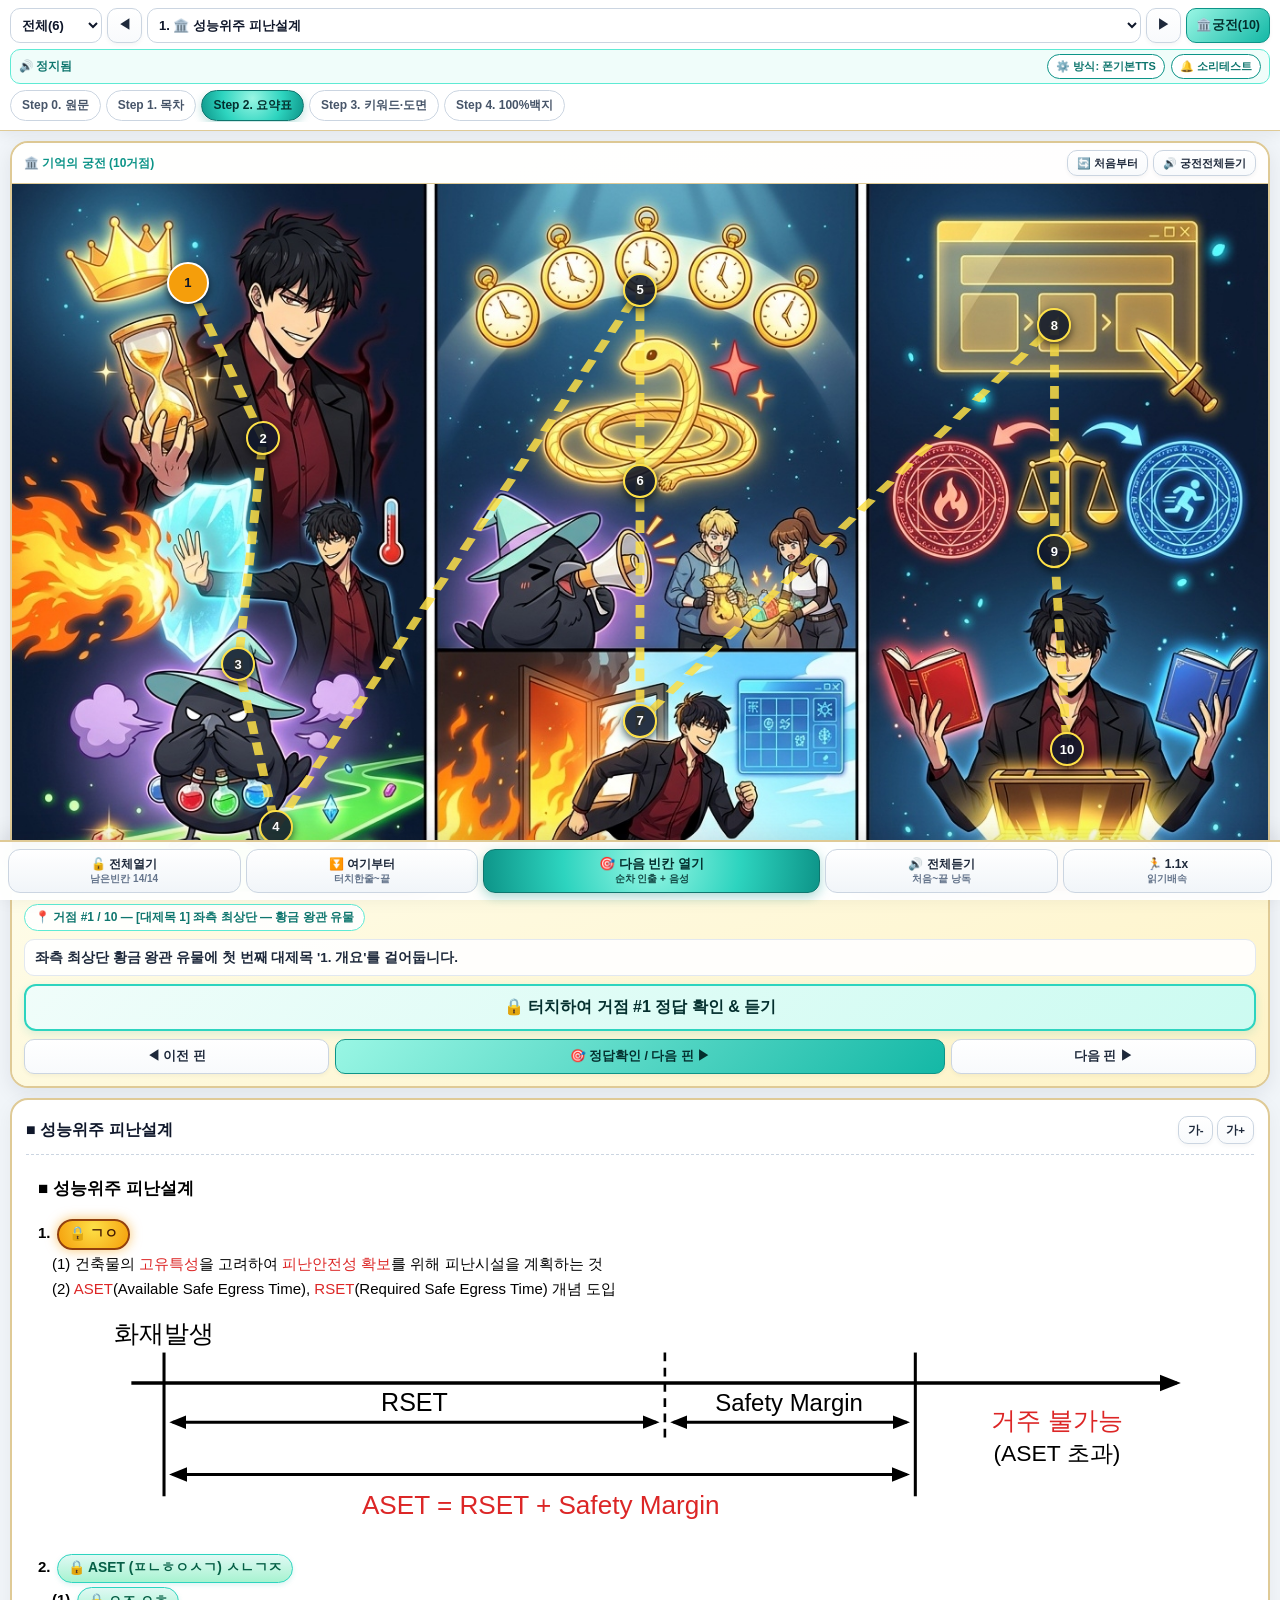
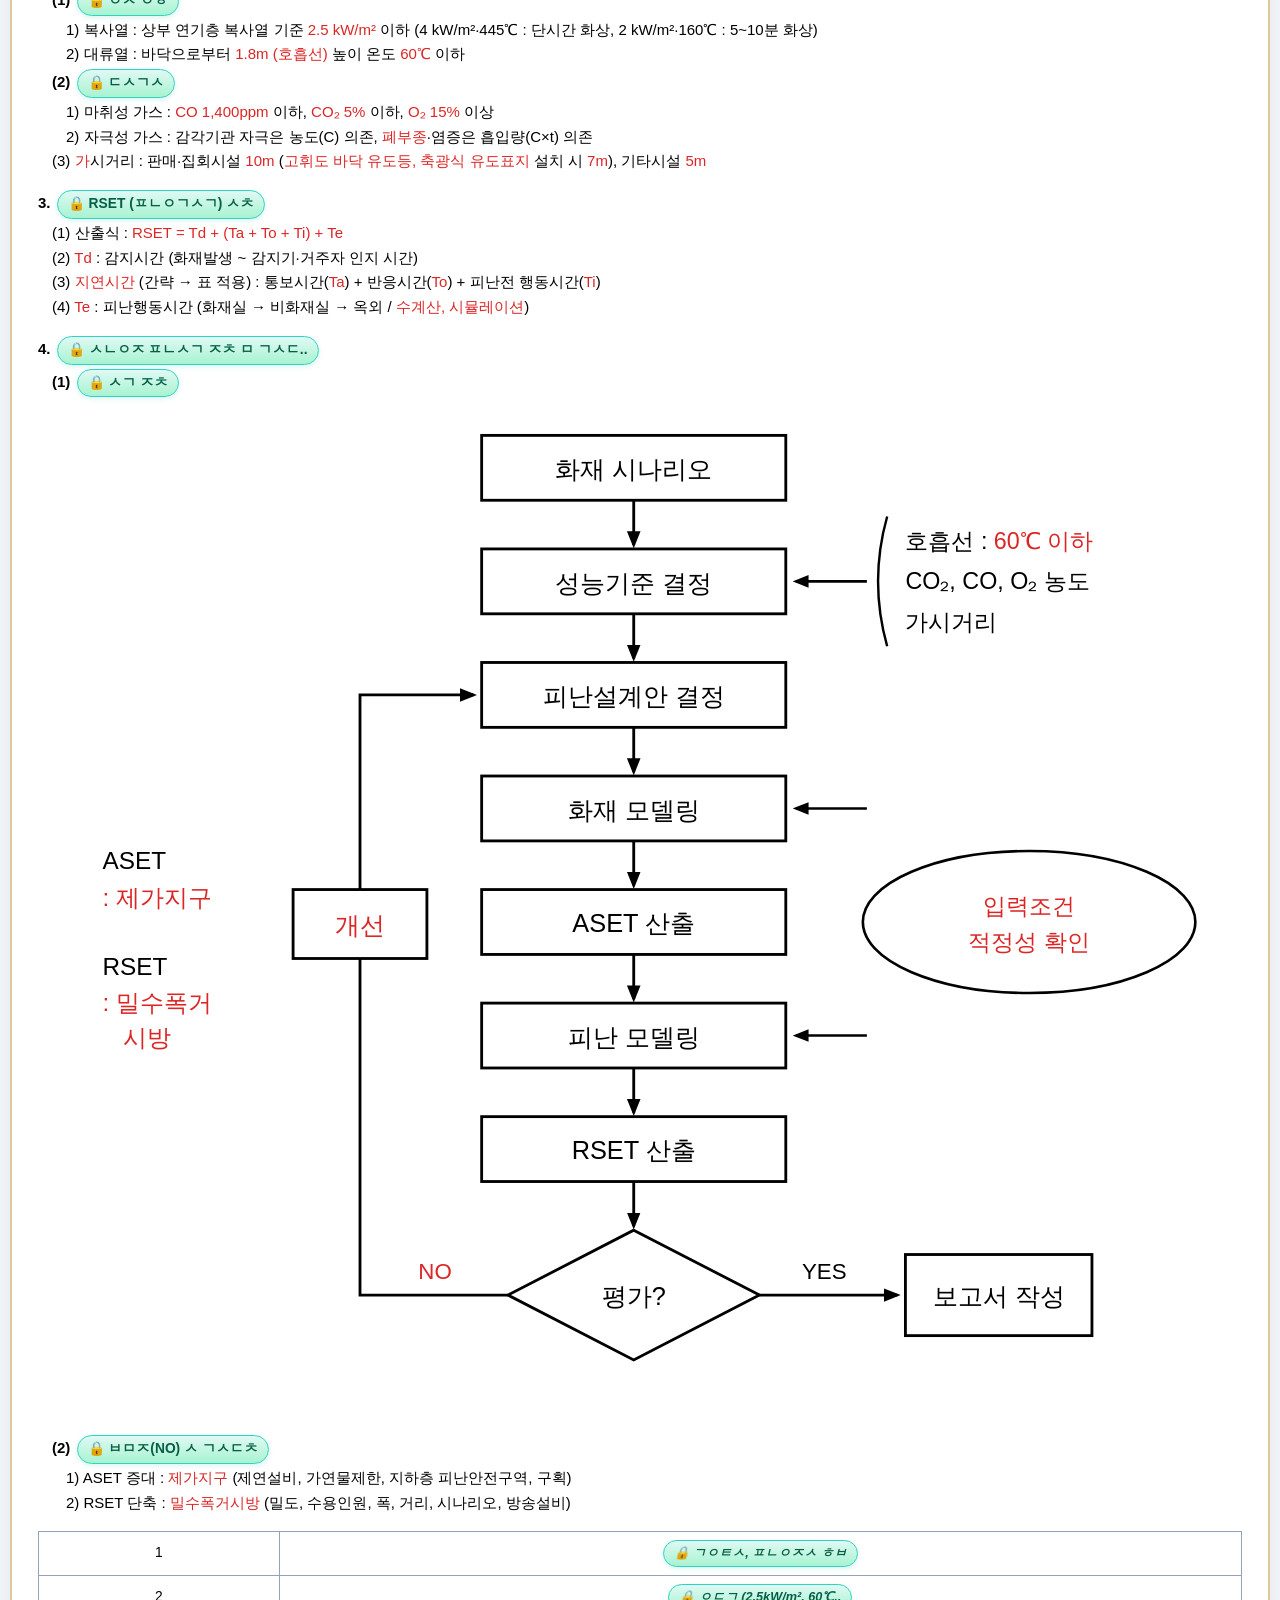
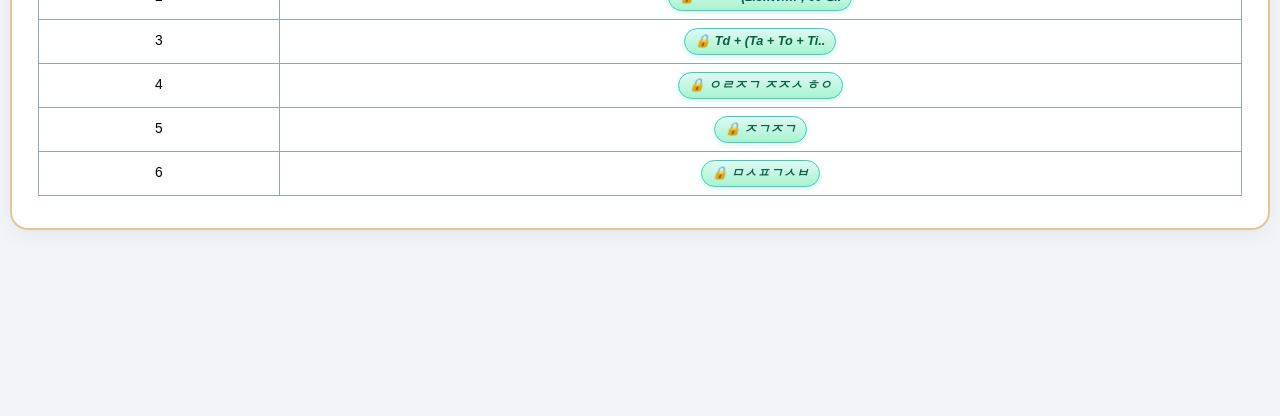
==== index.html @ c917d48d "Update index.html 수정" ====
<!DOCTYPE html>
<html lang="ko">
<head>
<meta charset="UTF-8">
<meta name="viewport" content="width=device-width, initial-scale=1.0, maximum-scale=1.0, user-scalable=no">
<title>📱 소방기술사 모바일 학습 마스터</title>
<link rel="icon" type="image/x-icon" href="samguk_library/ui_study_icons_3x3_8.ico">
<style>
  :root {
    --teal-main: #0d9488;
    --teal-light: #ccfbf1;
    --teal-border: #2dd4bf;
    --gold-border: #dfca96;
    --bg-page: #f1f5f9;
    --text-dark: #0f172a;
    --subnote-size: 15.5px;
  }

  * {
    box-sizing: border-box;
    -webkit-tap-highlight-color: transparent;
  }

  html, body {
    margin: 0;
    padding: 0;
    background: var(--bg-page);
    color: var(--text-dark);
    font-family: 'Pretendard', -apple-system, BlinkMacSystemFont, 'Malgun Gothic', sans-serif;
    overflow-x: hidden;
    padding-bottom: 88px;
  }

  /* 1. 상단 고정 모바일 헤더 */
  .m-header {
    position: sticky;
    top: 0;
    z-index: 900;
    background: rgba(255, 255, 255, 0.97);
    backdrop-filter: blur(12px);
    -webkit-backdrop-filter: blur(12px);
    border-bottom: 1.5px solid var(--gold-border);
    box-shadow: 0 4px 14px rgba(15, 23, 42, 0.06);
    padding: 8px 10px;
    display: flex;
    flex-direction: column;
    gap: 6px;
  }

  .m-nav-row {
    display: flex;
    align-items: center;
    gap: 5px;
    width: 100%;
  }

  .m-select {
    height: 35px;
    border-radius: 10px;
    border: 1.5px solid #cbd5e1;
    background: #ffffff;
    color: var(--text-dark);
    font-size: 13px;
    font-weight: 800;
    padding: 0 7px;
    outline: none;
  }
  #mCategorySelect {
    width: 92px;
    flex-shrink: 0;
  }
  #mTopicSelect {
    flex: 1;
    min-width: 0;
    text-overflow: ellipsis;
  }

  .m-icon-btn {
    height: 35px;
    min-width: 35px;
    padding: 0 9px;
    border-radius: 10px;
    border: 1.5px solid #cbd5e1;
    background: linear-gradient(180deg, #ffffff 0%, #f8fafc 100%);
    color: #1e293b;
    font-size: 12.5px;
    font-weight: 900;
    display: inline-flex;
    align-items: center;
    justify-content: center;
    gap: 4px;
    cursor: pointer;
    flex-shrink: 0;
    box-shadow: 0 2px 4px rgba(0,0,0,0.04);
  }
  .m-icon-btn:active {
    transform: scale(0.95);
  }
  .m-icon-btn.active {
    background: linear-gradient(135deg, #99f6e4 0%, #14b8a6 100%);
    color: #042f2e;
    border-color: #0d9488;
  }

  /* 음성 엔진 상태 & 전환 바 */
  .m-audio-bar {
    display: flex;
    align-items: center;
    justify-content: space-between;
    gap: 6px;
    background: #f0fdfa;
    border: 1px solid #5eead4;
    border-radius: 10px;
    padding: 4px 8px;
    font-size: 11.5px;
    font-weight: 800;
    color: #0f766e;
  }
  .m-audio-status {
    flex: 1;
    min-width: 0;
    white-space: nowrap;
    overflow: hidden;
    text-overflow: ellipsis;
  }
  .m-mini-pill {
    height: 25px;
    padding: 0 8px;
    border-radius: 999px;
    border: 1px solid #0d9488;
    background: #ffffff;
    color: #0f766e;
    font-size: 11px;
    font-weight: 900;
    cursor: pointer;
    flex-shrink: 0;
  }
  .m-mini-pill.cloud-on {
    background: #fef08a;
    color: #854d0e;
    border-color: #d97706;
  }

  /* Step 0 ~ 4 가로 스크롤 탭 */
  .m-step-bar {
    display: flex;
    align-items: center;
    gap: 5px;
    overflow-x: auto;
    scrollbar-width: none;
    padding-bottom: 1px;
  }
  .m-step-bar::-webkit-scrollbar { display: none; }

  .m-step-btn {
    height: 31px;
    padding: 0 11px;
    border-radius: 999px;
    border: 1.5px solid #cbd5e1;
    background: #ffffff;
    color: #475569;
    font-size: 12px;
    font-weight: 800;
    white-space: nowrap;
    cursor: pointer;
    flex-shrink: 0;
  }
  .m-step-btn.active {
    background: radial-gradient(circle at 50% 25%, #99f6e4 0%, #2dd4bf 55%, #0d9488 100%);
    color: #042f2e;
    border-color: #0f766e;
    box-shadow: 0 3px 8px rgba(13, 148, 136, 0.28);
  }

  /* 2. 기억의 궁전 모바일 카드 */
  .m-palace-card {
    margin: 10px 10px 0;
    background: linear-gradient(155deg, #fdfcf6 0%, #f8f6e8 100%);
    border: 2px solid var(--gold-border);
    border-radius: 18px;
    overflow: hidden;
    box-shadow: 0 6px 20px rgba(15, 23, 42, 0.08);
    display: none;
  }
  .m-palace-card.open {
    display: block;
  }

  .m-palace-top {
    display: flex;
    align-items: center;
    justify-content: space-between;
    padding: 7px 12px;
    background: rgba(255, 255, 255, 0.9);
    border-bottom: 1px solid var(--gold-border);
    font-size: 12px;
    font-weight: 900;
    color: var(--teal-main);
  }

  .m-palace-viewport {
    position: relative;
    width: 100%;
    aspect-ratio: 16 / 9;
    background: #1e293b;
    overflow: hidden;
  }

  .m-palace-img {
    width: 100%;
    height: 100%;
    object-fit: fill;
    display: block;
  }

  .m-palace-svg {
    position: absolute;
    inset: 0;
    width: 100%;
    height: 100%;
    pointer-events: none;
    z-index: 4;
  }

  .m-pin {
    position: absolute;
    width: 34px;
    height: 34px;
    transform: translate(-50%, -50%);
    border-radius: 999px;
    background: rgba(15, 23, 42, 0.88);
    border: 2px solid #fde047;
    color: #ffffff;
    font-size: 13px;
    font-weight: 900;
    display: flex;
    align-items: center;
    justify-content: center;
    z-index: 10;
    cursor: pointer;
    box-shadow: 0 3px 8px rgba(0,0,0,0.65);
    transition: transform 0.18s ease;
  }
  .m-pin.current {
    width: 42px;
    height: 42px;
    background: #f59e0b;
    border: 2.5px solid #ffffff;
    color: #0f172a;
    z-index: 15;
    animation: mPinPulse 1.4s infinite ease-in-out;
  }
  .m-pin.cleared {
    background: #059669;
    border-color: #a7f3d0;
    color: #ecfdf5;
  }
  @keyframes mPinPulse {
    0%, 100% { transform: translate(-50%, -50%) scale(1); box-shadow: 0 0 10px #fde047; }
    50% { transform: translate(-50%, -50%) scale(1.16); box-shadow: 0 0 20px #fde047; }
  }

  .m-pin-tag {
    position: absolute;
    top: 102%;
    left: 50%;
    transform: translateX(-50%);
    background: rgba(15, 23, 42, 0.92);
    color: #fde047;
    border: 1px solid #f59e0b;
    border-radius: 5px;
    padding: 1px 6px;
    font-size: 10.5px;
    font-weight: 800;
    white-space: nowrap;
    pointer-events: none;
  }
  .m-pin.cleared .m-pin-tag {
    background: rgba(6, 78, 59, 0.94);
    color: #a7f3d0;
    border-color: #34d399;
  }

  .m-palace-console {
    padding: 12px;
    background: linear-gradient(160deg, #fefce8 0%, #fef3c7 100%);
    border-top: 1.5px solid var(--gold-border);
    display: flex;
    flex-direction: column;
    gap: 8px;
  }
  .m-palace-room {
    font-size: 12px;
    font-weight: 900;
    color: #0f766e;
    background: rgba(255,255,255,0.9);
    border: 1px solid #5eead4;
    padding: 4px 10px;
    border-radius: 999px;
    align-self: flex-start;
  }
  .m-palace-story {
    background: rgba(255,255,255,0.92);
    border: 1px solid #e2e8f0;
    border-radius: 10px;
    padding: 8px 10px;
    font-size: 13.5px;
    font-weight: 700;
    line-height: 1.45;
    color: #1e293b;
  }
  .m-palace-answer {
    background: linear-gradient(135deg, #f0fdfa 0%, #ccfbf1 100%);
    border: 2px solid #2dd4bf;
    border-radius: 12px;
    padding: 11px 10px;
    text-align: center;
    font-size: 16px;
    font-weight: 900;
    color: #042f2e;
    cursor: pointer;
    box-shadow: 0 3px 10px rgba(20, 184, 166, 0.15);
  }
  .m-palace-nav {
    display: grid;
    grid-template-columns: 1fr 2fr 1fr;
    gap: 6px;
  }

  /* 3. 서브노트 본문 영역 */
  .m-subnote-card {
    margin: 10px;
    background: #ffffff;
    border: 2px solid var(--gold-border);
    border-radius: 18px;
    padding: 16px 14px;
    box-shadow: 0 6px 20px rgba(15, 23, 42, 0.05);
    font-size: var(--subnote-size);
    line-height: 1.72;
    overflow-x: auto;
  }

  .m-subnote-header {
    display: flex;
    align-items: center;
    justify-content: space-between;
    gap: 8px;
    padding-bottom: 10px;
    margin-bottom: 12px;
    border-bottom: 1.5px dashed #cbd5e1;
  }
  .m-topic-title {
    font-size: 16px;
    font-weight: 900;
    color: #0f172a;
  }

  #mSubnoteBox table {
    width: 100% !important;
    max-width: 100% !important;
    border-collapse: collapse !important;
    border: 1.5px solid #475569 !important;
    font-size: 0.92em !important;
    margin: 8px 0 !important;
  }
  #mSubnoteBox th, #mSubnoteBox td {
    border: 1px solid #94a3b8 !important;
    padding: 6px 6px !important;
    word-break: keep-all;
  }
  #mSubnoteBox svg {
    max-width: 100% !important;
    height: auto !important;
    display: block;
    margin: 6px auto;
  }

  .cloze-mask {
    display: inline-block;
    padding: 2px 10px;
    margin: 2px 2px;
    border-radius: 999px;
    background: linear-gradient(180deg, #e0f9f4 0%, #a7f3d0 100%) !important;
    color: #065f46 !important;
    border: 1.5px solid #2dd4bf !important;
    font-weight: 800 !important;
    font-size: 0.92em;
    cursor: pointer;
    user-select: none;
    box-shadow: 0 2px 5px rgba(20, 184, 166, 0.15);
  }
  .cloze-mask.current-target {
    background: radial-gradient(circle at 50% 25%, #fde047 0%, #f59e0b 100%) !important;
    color: #451a03 !important;
    border: 2px solid #92400e !important;
    box-shadow: 0 0 12px rgba(245, 158, 11, 0.6);
  }
  .cloze-mask.revealed, .peek-all-mode .cloze-mask {
    background: rgba(240, 253, 250, 0.75) !important;
    color: inherit !important;
    border: 1px dashed #14b8a6 !important;
    box-shadow: none !important;
  }

  .cloze-diagram-wrap {
    position: relative;
    width: 100%;
    margin: 8px 0;
  }
  .cloze-diagram-mask {
    position: absolute;
    inset: 0;
    z-index: 20;
    background: linear-gradient(135deg, rgba(254, 243, 199, 0.97), rgba(253, 230, 138, 0.97));
    border: 2px dashed #d97706;
    border-radius: 12px;
    display: flex;
    flex-direction: column;
    align-items: center;
    justify-content: center;
    color: #78350f;
    font-weight: 900;
    font-size: 14px;
    padding: 12px;
    text-align: center;
    cursor: pointer;
  }
  .cloze-diagram-wrap.revealed .cloze-diagram-mask,
  .peek-all-mode .cloze-diagram-mask {
    display: none !important;
  }

  .tts-reading-row {
    background-color: #fef08a !important;
    outline: 2.5px solid #eab308 !important;
    border-radius: 6px !important;
  }

  .m-toast {
    position: fixed;
    bottom: 78px;
    left: 50%;
    transform: translateX(-50%);
    background: rgba(15, 23, 42, 0.92);
    color: #fde047;
    border: 1.5px solid #f59e0b;
    border-radius: 999px;
    padding: 7px 16px;
    font-size: 12.5px;
    font-weight: 800;
    z-index: 1200;
    white-space: nowrap;
    box-shadow: 0 6px 20px rgba(0,0,0,0.3);
    display: none;
  }
  .m-toast.show {
    display: block;
  }

  /* 4. 하단 고정 엄지손가락 컨트롤 독 바 */
  .m-bottom-dock {
    position: fixed;
    bottom: 0;
    left: 0;
    right: 0;
    z-index: 1000;
    background: rgba(255, 255, 255, 0.97);
    backdrop-filter: blur(14px);
    -webkit-backdrop-filter: blur(14px);
    border-top: 2px solid var(--gold-border);
    box-shadow: 0 -6px 22px rgba(15, 23, 42, 0.1);
    padding: 7px 8px calc(7px + env(safe-area-inset-bottom));
    display: grid;
    grid-template-columns: 1fr 1fr 1.45fr 1fr 0.9fr;
    gap: 5px;
  }

  .m-dock-btn {
    height: 44px;
    border-radius: 12px;
    border: 1.5px solid #cbd5e1;
    background: linear-gradient(180deg, #ffffff 0%, #f1f5f9 100%);
    color: #1e293b;
    font-size: 12px;
    font-weight: 900;
    display: flex;
    flex-direction: column;
    align-items: center;
    justify-content: center;
    gap: 1px;
    cursor: pointer;
    line-height: 1.15;
  }
  .m-dock-btn:active {
    transform: scale(0.95);
  }
  .m-dock-btn.primary {
    background: radial-gradient(circle at 50% 25%, #99f6e4 0%, #2dd4bf 52%, #0d9488 100%);
    color: #042f2e;
    border-color: #0f766e;
    font-size: 13px;
    box-shadow: 0 4px 12px rgba(13, 148, 136, 0.35);
  }
  .m-dock-btn.active {
    background: linear-gradient(135deg, #fef08a 0%, #facc15 100%);
    color: #713f12;
    border-color: #d97706;
  }
</style>
</head>
<body>

<!-- 1. 상단 고정 네비게이션 & 음성 상태 바 -->
<header class="m-header">
  <div class="m-nav-row">
    <select id="mCategorySelect" class="m-select" onchange="onCategoryChange()"></select>
    <button type="button" class="m-icon-btn" onclick="moveTopic(-1)" title="이전 토픽">◀</button>
    <select id="mTopicSelect" class="m-select" onchange="loadTopic(Number(this.value))"></select>
    <button type="button" class="m-icon-btn" onclick="moveTopic(1)" title="다음 토픽">▶</button>
    <button type="button" id="btnPalaceToggle" class="m-icon-btn" onclick="togglePalaceCard()">🏛️궁전</button>
  </div>

  <!-- 음성 진단 & 엔진 전환 바 -->
  <div class="m-audio-bar">
    <span id="mAudioStatus" class="m-audio-status">🔊 음성 준비됨 (안 들리면 우측 [방식변경] 터치)</span>
    <button type="button" id="btnEngineSwitch" class="m-mini-pill" onclick="toggleAudioEngineMode()">⚙️ 방식: 폰기본</button>
    <button type="button" class="m-mini-pill" onclick="runSoundDiagnosticTest()">🔔 소리테스트</button>
  </div>

  <div class="m-step-bar">
    <button type="button" id="mStep0" class="m-step-btn" onclick="setStep(0)">Step 0. 원문</button>
    <button type="button" id="mStep1" class="m-step-btn" onclick="setStep(1)">Step 1. 목차</button>
    <button type="button" id="mStep2" class="m-step-btn active" onclick="setStep(2)">Step 2. 요약표</button>
    <button type="button" id="mStep3" class="m-step-btn" onclick="setStep(3)">Step 3. 키워드·도면</button>
    <button type="button" id="mStep4" class="m-step-btn" onclick="setStep(4)">Step 4. 100%백지</button>
  </div>
</header>

<!-- 2. 기억의 궁전 뷰어 -->
<section id="mPalaceCard" class="m-palace-card">
  <div class="m-palace-top">
    <span id="mPalaceTitle">🏛️ 기억의 궁전</span>
    <div style="display:flex; gap:5px;">
      <button type="button" class="m-icon-btn" style="height:26px; font-size:11px;" onclick="resetPalaceTour()">🔄 처음부터</button>
      <button type="button" class="m-icon-btn" style="height:26px; font-size:11px;" onclick="speakAllPalacePins()">🔊 궁전전체듣기</button>
    </div>
  </div>

  <div class="m-palace-viewport">
    <img id="mPalaceImg" class="m-palace-img" alt="기억의 궁전 배경">
    <svg id="mPalaceSvg" class="m-palace-svg" viewBox="0 0 100 100" preserveAspectRatio="none"></svg>
    <div id="mPalacePins"></div>
  </div>

  <div class="m-palace-console">
    <div id="mPalaceRoom" class="m-palace-room">거점 준비 중</div>
    <div id="mPalaceStory" class="m-palace-story">핀을 터치하거나 아래 버튼을 눌러 학습하세요.</div>
    <div id="mPalaceAnswer" class="m-palace-answer" onclick="stepPalacePinAction()">🔒 터치하여 정답 확인 & 음성 듣기</div>
    <div class="m-palace-nav">
      <button type="button" class="m-icon-btn" onclick="movePalacePin(-1)">◀ 이전 핀</button>
      <button type="button" class="m-icon-btn active" onclick="stepPalacePinAction()">🎯 정답확인 / 다음 핀 ▶</button>
      <button type="button" class="m-icon-btn" onclick="movePalacePin(1)">다음 핀 ▶</button>
    </div>
  </div>
</section>

<!-- 3. 서브노트 본문 카드 -->
<main class="m-subnote-card">
  <div class="m-subnote-header">
    <div id="mTopicTitle" class="m-topic-title">토픽 로딩 중...</div>
    <div style="display:flex; gap:4px; flex-shrink:0;">
      <button type="button" class="m-icon-btn" style="height:28px; font-size:11.5px; padding:0 8px;" onclick="adjustFontSize(-1)">가-</button>
      <button type="button" class="m-icon-btn" style="height:28px; font-size:11.5px; padding:0 8px;" onclick="adjustFontSize(1)">가+</button>
    </div>
  </div>

  <div id="mSubnoteBox"></div>
</main>

<div id="mToast" class="m-toast">⏬ 읽기 시작할 문단이나 표 칸을 터치하세요!</div>

<!-- 4. 하단 엄지손가락 컨트롤 독 바 -->
<nav class="m-bottom-dock">
  <button type="button" id="btnDockPeek" class="m-dock-btn" onclick="togglePeekAll()">
    <span>🔓 전체열기</span>
    <small id="lblMaskCount" style="font-size:10px; color:#64748b;">0개 빈칸</small>
  </button>

  <button type="button" id="btnDockFromHere" class="m-dock-btn" onclick="togglePickStartLineMode()">
    <span>⏬ 여기부터</span>
    <small style="font-size:10px; color:#64748b;">터치한줄~끝</small>
  </button>

  <button type="button" id="btnDockMainStep" class="m-dock-btn primary" onclick="handleMainStepButton()">
    <span id="lblMainStepBtn">🎯 다음 빈칸 열기</span>
    <small id="lblMainStepSub" style="font-size:10px; opacity:0.85;">순차 인출 + 음성</small>
  </button>

  <button type="button" id="btnDockSpeakAll" class="m-dock-btn" onclick="toggleFullSubnoteSpeech()">
    <span id="lblSpeakAllBtn">🔊 전체듣기</span>
    <small style="font-size:10px; color:#64748b;">처음~끝 낭독</small>
  </button>

  <button type="button" id="btnDockRate" class="m-dock-btn" onclick="cycleTtsRate()">
    <span id="lblTtsRate">🏃 1.1x</span>
    <small style="font-size:10px; color:#64748b;">읽기배속</small>
  </button>
</nav>

<script src="topics_data.js"></script>
<script src="palaces_data.js"></script>

<script>
/* =========================================================================
   📱 소방기술사 모바일 전용 코어 엔진 (듀얼 오디오 TTS 탑재본)
   ========================================================================= */
const PRONUN_DICT = {
  "KCL": "케이씨엘", "KVL": "케이브이엘", "NTC": "엔티씨", "PTC": "피티씨",
  "CTR": "씨티알", "SCR": "에스씨알", "LED": "엘이디", "NFPC": "엔에프피씨",
  "NFTC": "엔에프티씨", "NFPA": "엔에프피에이", "ASET": "에이셋", "RSET": "알셋",
  "FEC": "에프이씨", "CO₂": "씨오투", "CO2": "씨오투", "CO": "씨오",
  "O₂": "오투", "O2": "오투", "N₂": "엔투", "N2": "엔투",
  "H₂O": "에이치투오", "H2O": "에이치투오", "SO₂": "에스오투", "NO₂": "엔오투",
  "HCl": "에이치씨엘", "HCN": "에이치씨엔", "NH₃": "엔에이치쓰리", "CF₃Br": "씨에프쓰리비알",
  "Td": "티디", "Ta": "티에이", "To": "티오", "Ti": "티아이", "Te": "티이",
  "P형": "피형", "R형": "알형", "Al판": "알루미늄판", "Al": "알루미늄",
  "Leak홀": "리크홀", "Leak": "리크", "dT/dt": "디티 오버 디티",
  "10℃/min": "10도 퍼 민", "15℃/min": "15도 퍼 민", "20℃/min": "20도 퍼 민",
  "℃/min": "섭씨 도 퍼 민", "kW/m²": "킬로와트 퍼 제곱미터", "kW/m2": "킬로와트 퍼 제곱미터",
  "Wb/m²": "웨버 퍼 제곱미터", "Wb/m2": "웨버 퍼 제곱미터",
  "kg/cm²": "킬로그램 퍼 제곱센티미터", "N/m²": "뉴턴 퍼 제곱미터",
  "m³/min": "세제곱미터 퍼 민", "L/min": "리터 퍼 민", "m/s": "미터 퍼 세크",
  "m²": "제곱미터", "m³": "세제곱미터", "cm²": "제곱센티미터",
  "sinθ": "사인 세타", "cosθ": "코사인 세타", "tanθ": "탄젠트 세타",
  "R1": "알 원", "R2": "알 투", "R3": "알 쓰리", "R4": "알 포",
  "I1": "아이 원", "I2": "아이 투", "I3": "아이 쓰리", "I4": "아이 포",
  "V_T": "브이 티", "VT": "브이 티", "V1": "브이 원", "V2": "브이 투", "V3": "브이 쓰리",
  "MPa": "메가파스칼", "kPa": "킬로파스칼", "kW": "킬로와트", "kVA": "킬로볼트암페어",
  "mA": "밀리암페어", "ppm": "피피엠", "㏀": "킬로옴", "Ω": "옴",
  "㎡": "제곱미터", "㎥": "세제곱미터", "㎠": "제곱센티미터", "℃": "도",
  "≠": " 같지 않다, ", "≈": " 거의 같다, ", "≒": " 거의 같다, ",
  "≤": " 이하, ", "≥": " 이상, ", "∑": "시그마 ", "Σ": "시그마 "
};

let allTopics = [];
let filteredTopicIndices = [];
let currentTopicIdx = 0;
let currentStep = 2;
let clozeList = [];

let currentPalace = null;
let currentPinIdx = 0;
let currentPinRevealed = false;
let clearedPinSet = new Set();

let ttsRate = parseFloat(localStorage.getItem('m_tts_rate')) || 1.1;
let isSpeakingQueue = false;
let speechTimer = null;
let pickFromHereMode = false;
let subnoteFontSize = parseFloat(localStorage.getItem('m_font_size')) || 15.5;

// 음성 엔진 모드: 'native' (스마트폰 내장 TTS) vs 'cloud' (클라우드 MP3 스트리밍)
let audioEngineMode = localStorage.getItem('m_audio_engine_mode') || 'native';
let cloudAudioPlayer = new Audio();
window._activeUtterances = [];

/* 1. 부팅 초기화 */
window.addEventListener('DOMContentLoaded', () => {
  allTopics = window.STUDY_TOPICS || [];
  window.MEMORY_PALACES = window.MEMORY_PALACES || {};

  allTopics.forEach(t => {
    if (t && t.id && t.memoryPalace && Array.isArray(t.memoryPalace.pins) && t.memoryPalace.pins.length > 0) {
      if (!window.MEMORY_PALACES[t.id]) {
        window.MEMORY_PALACES[t.id] = t.memoryPalace;
      }
    }
  });

  // 카카오톡 인앱 브라우저이거나 speechSynthesis가 아예 없으면 자동으로 클라우드 MP3 모드 활성화
  const ua = navigator.userAgent.toLowerCase();
  if (!('speechSynthesis' in window) || ua.includes('kakaotalk')) {
    audioEngineMode = 'cloud';
  }
  updateEngineSwitchButtonUI();

  if ('speechSynthesis' in window) {
    window.speechSynthesis.getVoices();
    window.speechSynthesis.onvoiceschanged = () => {
      window.speechSynthesis.getVoices();
    };
  }

  document.documentElement.style.setProperty('--subnote-size', subnoteFontSize + 'px');
  updateRateButtonUI();
  initCategorySelector();

  const savedIdx = parseInt(localStorage.getItem('m_last_topic_idx'), 10) || 0;
  loadTopic(Math.max(0, Math.min(allTopics.length - 1, savedIdx)));

  const box = document.getElementById('mSubnoteBox');
  box.addEventListener('click', (e) => {
    if (!pickFromHereMode) return;
    e.preventDefault();
    e.stopPropagation();
    setPickStartLineMode(false);
    startReadingFromClickedElement(e.target);
  }, true);
});

/* 2. 과목 & 토픽 네비게이션 */
function initCategorySelector() {
  const catSel = document.getElementById('mCategorySelect');
  const cats = Array.from(new Set(allTopics.map(t => t.category || '기타')));
  catSel.innerHTML = `<option value="ALL">전체(${allTopics.length})</option>`;
  cats.forEach(c => {
    const opt = document.createElement('option');
    opt.value = c;
    opt.textContent = c;
    catSel.appendChild(opt);
  });
  populateTopicSelector('ALL');
}

function onCategoryChange() {
  const cat = document.getElementById('mCategorySelect').value;
  populateTopicSelector(cat);
  if (filteredTopicIndices.length > 0) {
    loadTopic(filteredTopicIndices[0]);
  }
}

function populateTopicSelector(cat) {
  const sel = document.getElementById('mTopicSelect');
  sel.innerHTML = '';
  filteredTopicIndices = [];

  allTopics.forEach((t, idx) => {
    if (cat !== 'ALL' && (t.category || '기타') !== cat) return;
    filteredTopicIndices.push(idx);
    const hasP = Boolean(window.MEMORY_PALACES[t.id]?.pins?.length);
    const opt = document.createElement('option');
    opt.value = idx;
    opt.textContent = `${idx + 1}. ${hasP ? '🏛️ ' : ''}${(t.title || '').replace(/^■\s*/, '')}`;
    sel.appendChild(opt);
  });
}

function moveTopic(delta) {
  if (!filteredTopicIndices.length) return;
  const pos = filteredTopicIndices.indexOf(currentTopicIdx);
  const nextPos = pos >= 0
    ? (pos + delta + filteredTopicIndices.length) % filteredTopicIndices.length
    : 0;
  loadTopic(filteredTopicIndices[nextPos]);
}

function loadTopic(idx) {
  if (!allTopics.length) return;
  stopSpeech();
  currentTopicIdx = Math.max(0, Math.min(allTopics.length - 1, idx));
  localStorage.setItem('m_last_topic_idx', String(currentTopicIdx));

  const sel = document.getElementById('mTopicSelect');
  if (sel) sel.value = String(currentTopicIdx);

  const topic = allTopics[currentTopicIdx];
  document.getElementById('mTopicTitle').textContent = topic.title || '';

  initPalaceForTopic(topic);
  renderSubnoteWithStep(currentStep);
  window.scrollTo({ top: 0, behavior: 'smooth' });
}

/* 3. 기억의 궁전 모바일 뷰어 */
function initPalaceForTopic(topic) {
  const pData = window.MEMORY_PALACES[topic.id];
  const card = document.getElementById('mPalaceCard');
  const btnToggle = document.getElementById('btnPalaceToggle');

  if (pData && Array.isArray(pData.pins) && pData.pins.length > 0) {
    currentPalace = pData;
    currentPinIdx = 0;
    currentPinRevealed = false;
    clearedPinSet.clear();

    card.classList.add('open');
    btnToggle.classList.add('active');
    btnToggle.textContent = `🏛️궁전(${pData.pins.length})`;
    document.getElementById('mPalaceTitle').textContent = `🏛️ 기억의 궁전 (${pData.pins.length}거점)`;

    loadPalaceImageWithFallback(pData, topic);
    renderPalacePins();
    updatePalaceConsoleUI();
  } else {
    currentPalace = null;
    card.classList.remove('open');
    btnToggle.classList.remove('active');
    btnToggle.textContent = '🏛️궁전없음';
  }
}

function togglePalaceCard() {
  if (!currentPalace) {
    alert('이 토픽에는 등록된 기억의 궁전 데이터가 없습니다.');
    return;
  }
  const card = document.getElementById('mPalaceCard');
  const btn = document.getElementById('btnPalaceToggle');
  const isOpen = card.classList.toggle('open');
  btn.classList.toggle('active', isOpen);
}

function loadPalaceImageWithFallback(pData, topic) {
  const img = document.getElementById('mPalaceImg');
  const rawFile = (pData.imageFile || topic.imageFile || 'pl1.jpg').trim();
  const baseName = rawFile.replace(/\.(png|jpg|jpeg|webp)$/i, '');

  const candidates = [
    `samguk_library/${rawFile}`,
    `samguk_library/${baseName}.jpg`,
    `samguk_library/${baseName}.png`,
    rawFile,
    `${baseName}.jpg`,
    `${baseName}.png`
  ];
  if (pData.fallbackUrl) candidates.push(pData.fallbackUrl);
  if (topic.fallbackUrl) candidates.push(topic.fallbackUrl);

  let tryIdx = 0;
  img.onerror = () => {
    tryIdx++;
    if (tryIdx < candidates.length) {
      img.src = candidates[tryIdx];
    }
  };
  img.src = candidates[0];
}

function renderPalacePins() {
  if (!currentPalace) return;
  const pinsWrap = document.getElementById('mPalacePins');
  const svg = document.getElementById('mPalaceSvg');
  pinsWrap.innerHTML = '';
  svg.innerHTML = '';

  const pins = currentPalace.pins || [];

  if (pins.length > 1) {
    const pts = pins.map(p => `${p.x},${p.y}`).join(' ');
    const poly = document.createElementNS('http://www.w3.org/2000/svg', 'polyline');
    poly.setAttribute('points', pts);
    poly.setAttribute('fill', 'none');
    poly.setAttribute('stroke', 'rgba(253, 224, 71, 0.85)');
    poly.setAttribute('stroke-width', '0.7');
    poly.setAttribute('stroke-dasharray', '1.8, 1.2');
    svg.appendChild(poly);
  }

  pins.forEach((pin, idx) => {
    const isCur = (idx === currentPinIdx);
    const isClr = clearedPinSet.has(idx);
    const el = document.createElement('div');
    el.className = 'm-pin' + (isCur ? ' current' : '') + (isClr ? ' cleared' : '');
    el.style.left = `${pin.x}%`;
    el.style.top = `${pin.y}%`;
    el.textContent = pin.num || (idx + 1);

    if (isClr || (isCur && currentPinRevealed)) {
      const tag = document.createElement('div');
      tag.className = 'm-pin-tag';
      tag.textContent = (pin.answer || '').slice(0, 14);
      el.appendChild(tag);
    }

    el.onclick = (e) => {
      e.stopPropagation();
      currentPinIdx = idx;
      currentPinRevealed = true;
      clearedPinSet.add(idx);
      renderPalacePins();
      updatePalaceConsoleUI();
      speakTextNow(`${pin.answer || ''}. ${pin.storyHint || ''}`);
    };

    pinsWrap.appendChild(el);
  });
}

function updatePalaceConsoleUI() {
  if (!currentPalace || !currentPalace.pins.length) return;
  const pins = currentPalace.pins;
  const pin = pins[currentPinIdx] || pins[0];

  document.getElementById('mPalaceRoom').textContent =
    `📍 거점 #${pin.num || (currentPinIdx + 1)} / ${pins.length} — ${pin.room || ''}`;
  document.getElementById('mPalaceStory').textContent =
    pin.storyHint || '등록된 스토리 힌트가 없습니다.';

  const ansBox = document.getElementById('mPalaceAnswer');
  if (currentPinRevealed || clearedPinSet.has(currentPinIdx)) {
    ansBox.textContent = `🎯 ${pin.answer || ''}`;
    ansBox.style.background = 'linear-gradient(135deg, #ecfdf5 0%, #a7f3d0 100%)';
  } else {
    ansBox.textContent = `🔒 터치하여 거점 #${pin.num || (currentPinIdx + 1)} 정답 확인 & 듣기`;
    ansBox.style.background = 'linear-gradient(135deg, #f0fdfa 0%, #ccfbf1 100%)';
  }
}

function stepPalacePinAction() {
  if (!currentPalace || !currentPalace.pins.length) return;
  const pins = currentPalace.pins;
  const pin = pins[currentPinIdx];

  if (!currentPinRevealed) {
    currentPinRevealed = true;
    clearedPinSet.add(currentPinIdx);
    renderPalacePins();
    updatePalaceConsoleUI();
    speakTextNow(`${pin.answer || ''}. ${pin.storyHint || ''}`);
  } else {
    currentPinIdx = (currentPinIdx + 1) % pins.length;
    currentPinRevealed = true;
    clearedPinSet.add(currentPinIdx);
    const nextPin = pins[currentPinIdx];
    renderPalacePins();
    updatePalaceConsoleUI();
    speakTextNow(`${nextPin.answer || ''}. ${nextPin.storyHint || ''}`);
  }
}

function movePalacePin(delta) {
  if (!currentPalace || !currentPalace.pins.length) return;
  const len = currentPalace.pins.length;
  currentPinIdx = (currentPinIdx + delta + len) % len;
  currentPinRevealed = false;
  renderPalacePins();
  updatePalaceConsoleUI();
}

function resetPalaceTour() {
  if (!currentPalace) return;
  stopSpeech();
  currentPinIdx = 0;
  currentPinRevealed = false;
  clearedPinSet.clear();
  renderPalacePins();
  updatePalaceConsoleUI();
}

function speakAllPalacePins() {
  if (!currentPalace || !currentPalace.pins.length) return;
  const units = currentPalace.pins.map((p, idx) => ({
    text: `${idx + 1}번 거점. ${p.answer || ''}. ${p.storyHint || ''}`,
    onStart: () => {
      currentPinIdx = idx;
      currentPinRevealed = true;
      clearedPinSet.add(idx);
      renderPalacePins();
      updatePalaceConsoleUI();
    }
  }));
  speakUnitListSequentially(units);
}

/* 4. 서브노트 렌더링 & Step 0 ~ 4 가림막 */
function setStep(step) {
  stopSpeech();
  currentStep = step;
  for (let i = 0; i <= 4; i++) {
    document.getElementById('mStep' + i)?.classList.toggle('active', i === step);
  }
  document.getElementById('mSubnoteBox').classList.remove('peek-all-mode');
  document.getElementById('btnDockPeek').classList.remove('active');
  renderSubnoteWithStep(step);
}

function renderSubnoteWithStep(step) {
  const topic = allTopics[currentTopicIdx];
  const box = document.getElementById('mSubnoteBox');
  if (!topic || !box) return;

  box.innerHTML = topic.summaryHtml || '<p>원문 데이터가 없습니다.</p>';
  clozeList = [];

  if (step === 0) {
    updateBottomMaskStatus();
    return;
  }

  let seq = 0;
  const nextId = () => `m_cloze_${++seq}`;

  if (step === 1) {
    maskHeadings(box, nextId);
  } else if (step === 2) {
    maskHeadings(box, nextId);
    maskColoredSpans(box, 2, nextId);
  } else if (step === 3) {
    maskDiagrams(box, nextId);
    maskHeadings(box, nextId);
    maskColoredSpans(box, 3, nextId);
  } else if (step === 4) {
    maskDiagrams(box, nextId);
    maskHeadings(box, nextId);
    maskColoredSpans(box, 3, nextId);
    maskRemainingLinesForStep4(box, nextId);
  }

  highlightCurrentClozeTarget();
  updateBottomMaskStatus();
}

function maskHeadings(box, nextId) {
  const blocks = Array.from(box.querySelectorAll('div, p, td'));
  blocks.forEach(blk => {
    if (blk.closest('svg, .cloze-diagram-wrap, .cloze-mask, th')) return;
    if (blk.querySelector('div, p, table, svg')) return;

    const txt = (blk.textContent || '').replace(/\s+/g, ' ').trim();
    if (!txt || /^■/.test(txt)) return;

    const m = txt.match(/^([0-9]+\.\s*|\([0-9]+\)\s+)(.+)$/);
    if (m && txt.length <= 30 && !txt.includes('=') && !txt.includes(':')) {
      const prefix = m[1];
      const ans = m[2].trim();
      blk.innerHTML = `<span style="font-weight:800;">${prefix}</span>`;
      const sp = document.createElement('span');
      sp.textContent = ans;
      blk.appendChild(sp);
      replaceWithClozeSpan(sp, ans, nextId());
    }
  });
}

function maskColoredSpans(box, step, nextId) {
  const els = Array.from(box.querySelectorAll('span[style*="color"], td[style*="color"], b[style*="color"]'));
  els.forEach(el => {
    if (el.closest('svg, .cloze-diagram-wrap, .cloze-mask')) return;
    if (el.querySelector('svg, table, .cloze-mask')) return;

    const st = (el.getAttribute('style') || '').toLowerCase();
    const isBlue = st.includes('#1d4ed8') || st.includes('29, 78, 216') || st.includes('#ea580c');
    const isRed  = st.includes('#dc2626') || st.includes('220, 38, 38');

    if (step === 2 && !isBlue) return;
    if (step === 3 && !isBlue && !isRed) return;

    const txt = (el.textContent || '').replace(/\s+/g, ' ').trim();
    if (!txt || txt === '-' || txt.length > 110) return;

    if (el.tagName === 'TD') {
      const inner = document.createElement('span');
      inner.innerHTML = el.innerHTML;
      el.innerHTML = '';
      el.appendChild(inner);
      replaceWithClozeSpan(inner, txt, nextId());
    } else {
      replaceWithClozeSpan(el, txt, nextId());
    }
  });
}

function maskDiagrams(box, nextId) {
  const svgs = Array.from(box.querySelectorAll('svg'));
  svgs.forEach((svg, idx) => {
    if (svg.closest('.cloze-diagram-wrap')) return;
    const wrap = document.createElement('div');
    wrap.className = 'cloze-diagram-wrap';
    svg.parentNode.insertBefore(wrap, svg);
    wrap.appendChild(svg);

    const ttsDesc = svg.dataset.tts || `개념도 및 회로도 #${idx + 1}`;
    const mask = document.createElement('div');
    mask.className = 'cloze-diagram-mask';
    mask.innerHTML = `📐 도면 빈칸 #${idx + 1}<br><small style="font-weight:700;">(터치하면 도면 공개 및 설명 낭독)</small>`;

    const itemObj = { id: nextId(), el: mask, wrapEl: wrap, isDiagram: true, answer: ttsDesc };
    mask.onclick = (e) => {
      e.stopPropagation();
      wrap.classList.add('revealed');
      speakTextNow(ttsDesc);
      updateBottomMaskStatus();
    };

    wrap.appendChild(mask);
    clozeList.push(itemObj);
  });
}

function maskRemainingLinesForStep4(box, nextId) {
  const leaves = Array.from(box.querySelectorAll('div, p, td, li'));
  leaves.forEach(blk => {
    if (blk.closest('svg, .cloze-diagram-wrap, .cloze-mask, th')) return;
    if (blk.querySelector('div, p, table, svg, .cloze-mask')) return;
    const txt = (blk.textContent || '').replace(/\s+/g, ' ').trim();
    if (!txt || txt.length < 2 || /^■/.test(txt) || /^[0-9]+$/.test(txt)) return;

    const sp = document.createElement('span');
    sp.innerHTML = blk.innerHTML;
    blk.innerHTML = '';
    blk.appendChild(sp);
    replaceWithClozeSpan(sp, txt, nextId());
  });
}

function getChosungHint(str) {
  const CHO = ["ㄱ","ㄲ","ㄴ","ㄷ","ㄸ","ㄹ","ㅁ","ㅂ","ㅃ","ㅅ","ㅆ","ㅇ","ㅈ","ㅉ","ㅊ","ㅋ","ㅌ","ㅍ","ㅎ"];
  let out = '';
  for (let i = 0; i < str.length; i++) {
    const code = str.charCodeAt(i) - 44032;
    if (code >= 0 && code <= 11171) out += CHO[Math.floor(code / 588)];
    else out += str[i];
  }
  return out.length > 18 ? out.slice(0, 18) + '..' : out;
}

function replaceWithClozeSpan(targetEl, answerText, id) {
  const span = document.createElement('span');
  span.className = 'cloze-mask';
  span.dataset.origHtml = targetEl.innerHTML || answerText;
  span.dataset.answer = answerText;
  const hint = getChosungHint(answerText);
  span.textContent = `🔒 ${hint}`;

  const itemObj = { id, el: span, isDiagram: false, answer: answerText };

  span.onclick = (e) => {
    e.stopPropagation();
    const isRev = span.classList.toggle('revealed');
    if (isRev) {
      span.innerHTML = span.dataset.origHtml;
      speakTextNow(answerText);
    } else {
      span.textContent = `🔒 ${hint}`;
    }
    updateBottomMaskStatus();
  };

  targetEl.replaceWith(span);
  clozeList.push(itemObj);
}

function isClozeRevealed(item) {
  if (!item) return true;
  return item.isDiagram
    ? item.wrapEl.classList.contains('revealed')
    : item.el.classList.contains('revealed');
}

function highlightCurrentClozeTarget() {
  document.querySelectorAll('.current-target').forEach(el => el.classList.remove('current-target'));
  const unrev = clozeList.find(item => !isClozeRevealed(item));
  if (unrev && !unrev.isDiagram) {
    unrev.el.classList.add('current-target');
  }
}

function updateBottomMaskStatus() {
  const remain = clozeList.filter(item => !isClozeRevealed(item)).length;
  const lbl = document.getElementById('lblMaskCount');
  if (lbl) lbl.textContent = `남은빈칸 ${remain}/${clozeList.length}`;
  highlightCurrentClozeTarget();
}

function handleMainStepButton() {
  const nextItem = clozeList.find(item => !isClozeRevealed(item));
  if (nextItem) {
    if (nextItem.isDiagram) {
      nextItem.wrapEl.classList.add('revealed');
      nextItem.wrapEl.scrollIntoView({ behavior: 'smooth', block: 'center' });
    } else {
      nextItem.el.classList.add('revealed');
      nextItem.el.innerHTML = nextItem.el.dataset.origHtml;
      nextItem.el.scrollIntoView({ behavior: 'smooth', block: 'center' });
    }
    speakTextNow(nextItem.answer);
    updateBottomMaskStatus();
    return;
  }

  if (currentPalace && document.getElementById('mPalaceCard').classList.contains('open')) {
    stepPalacePinAction();
    return;
  }

  if (currentStep < 4) {
    setStep(currentStep + 1);
  } else {
    setStep(2);
  }
}

function togglePeekAll() {
  const box = document.getElementById('mSubnoteBox');
  const btn = document.getElementById('btnDockPeek');
  const isPeek = box.classList.toggle('peek-all-mode');
  btn.classList.toggle('active', isPeek);

  clozeList.forEach(item => {
    if (!item.isDiagram) {
      if (isPeek || item.el.classList.contains('revealed')) {
        item.el.innerHTML = item.el.dataset.origHtml;
      } else {
        item.el.textContent = `🔒 ${getChosungHint(item.answer)}`;
      }
    }
  });
}

function adjustFontSize(delta) {
  subnoteFontSize = Math.max(13, Math.min(22, subnoteFontSize + delta));
  localStorage.setItem('m_font_size', String(subnoteFontSize));
  document.documentElement.style.setProperty('--subnote-size', subnoteFontSize + 'px');
}

/* =========================================================================
   🔊 5. 스마트폰 무음 해결 듀얼 오디오 엔진 (폰 기본 TTS + 클라우드 MP3 백업)
   ========================================================================= */
function setAudioStatusText(msg) {
  const el = document.getElementById('mAudioStatus');
  if (el) el.textContent = msg;
}

function updateEngineSwitchButtonUI() {
  const btn = document.getElementById('btnEngineSwitch');
  if (!btn) return;
  if (audioEngineMode === 'cloud') {
    btn.textContent = '⚙️ 방식: 클라우드음성';
    btn.classList.add('cloud-on');
  } else {
    btn.textContent = '⚙️ 방식: 폰기본TTS';
    btn.classList.remove('cloud-on');
  }
}

function toggleAudioEngineMode() {
  stopSpeech();
  audioEngineMode = (audioEngineMode === 'native') ? 'cloud' : 'native';
  localStorage.setItem('m_audio_engine_mode', audioEngineMode);
  updateEngineSwitchButtonUI();
  speakTextNow(audioEngineMode === 'cloud' ? '클라우드 음성 모드로 전환되었습니다.' : '휴대폰 기본 음성 모드로 전환되었습니다.');
}

function runSoundDiagnosticTest() {
  // 1) Web Audio API로 짧은 '띵~' 차임벨을 먼저 울려 휴대폰 미디어 볼륨/무음스위치 확인
  try {
    const AudioCtx = window.AudioContext || window.webkitAudioContext;
    if (AudioCtx) {
      const ctx = new AudioCtx();
      const osc = ctx.createOscillator();
      const gain = ctx.createGain();
      osc.type = 'sine';
      osc.frequency.setValueAtTime(660, ctx.currentTime);
      gain.gain.setValueAtTime(0.15, ctx.currentTime);
      osc.connect(gain);
      gain.connect(ctx.destination);
      osc.start();
      osc.stop(ctx.currentTime + 0.15);
    }
  } catch (e) {}

  speakTextNow('소방기술사 음성 테스트입니다. 소리가 잘 들리시나요?');
}

function refineSpeechText(raw) {
  if (!raw) return '';
  let text = String(raw)
    .replace(/🔒\s*[^\s]+/g, ' ')
    .replace(/[「」『』《》〈〉■※○●◎◇◆□★☆]/g, ' ')
    .replace(/\(\s*(\d+)\s*\)/g, ' $1, ')
    .replace(/(\d+)\)\s*/g, ' $1, ');

  const sortedKeys = Object.keys(PRONUN_DICT).sort((a, b) => b.length - a.length);
  sortedKeys.forEach(k => {
    const escaped = k.replace(/[.*+?^${}()|[\]\\]/g, '\\$&');
    if (/^[A-Za-z0-9_]+$/.test(k)) {
      text = text.replace(new RegExp(`(?<![A-Za-z])${escaped}(?![A-Za-z0-9])`, 'g'), PRONUN_DICT[k]);
    } else {
      text = text.replace(new RegExp(escaped, 'g'), PRONUN_DICT[k]);
    }
  });

  text = text
    .replace(/\s*\+\s*/g, ' 플러스 ')
    .replace(/\s*=\s*/g, ' 은, ')
    .replace(/\s*(?:→|➔|▶|▸|⇒)\s*/g, ', ')
    .replace(/\s+/g, ' ')
    .trim();

  return text;
}

// 클라우드 한국어 MP3 스트리밍 재생기 (카카오톡 인앱 브라우저 및 TTS 미설치 폰 완벽 대응)
function speakViaCloudAudio(cleanText, onEndCallback) {
  if (!cleanText) {
    if (onEndCallback) onEndCallback();
    return;
  }
  // 180자 단위로 안전하게 분할
  const chunks = cleanText.match(/.{1,160}(?:\s|$|,|\.)/g) || [cleanText];
  let cIdx = 0;

  const playNextChunk = () => {
    if (cIdx >= chunks.length) {
      setAudioStatusText('🔊 재생 완료');
      if (onEndCallback) onEndCallback();
      return;
    }
    const q = encodeURIComponent(chunks[cIdx++].trim());
    const url = `https://translate.googleapis.com/translate_tts?ie=UTF-8&client=tw-ob&tl=ko&q=${q}`;
    cloudAudioPlayer.src = url;
    cloudAudioPlayer.playbackRate = Math.min(2.0, Math.max(0.7, ttsRate));
    cloudAudioPlayer.onended = () => playNextChunk();
    cloudAudioPlayer.onerror = () => {
      setAudioStatusText('⚠️ 오디오 재생 실패 (폰 볼륨을 확인하세요)');
      if (onEndCallback) onEndCallback();
    };
    setAudioStatusText(`🔊 [클라우드음성] 읽는 중: ${cleanText.slice(0, 18)}...`);
    cloudAudioPlayer.play().catch(() => {
      setAudioStatusText('⚠️ 브라우저 소리 차단됨 — 버튼을 한 번 더 터치하세요');
      if (onEndCallback) onEndCallback();
    });
  };

  playNextChunk();
}

// ★ 핵심 수정: 모바일에서 cancel() 직후 speak()가 씹히는 현상 방지 & 잘못된 voice 지정 제거
function speakSingleCleanedText(cleanText, onEndCallback) {
  if (!cleanText) {
    if (onEndCallback) onEndCallback();
    return;
  }

  if (audioEngineMode === 'cloud' || !('speechSynthesis' in window)) {
    speakViaCloudAudio(cleanText, onEndCallback);
    return;
  }

  try {
    // 현재 실제로 말하고 있을 때만 cancel 호출 (아무 말 안 할 때 cancel 부르면 다음 문장이 삼켜짐)
    if (window.speechSynthesis.speaking || window.speechSynthesis.pending) {
      window.speechSynthesis.cancel();
    }
  } catch (e) {}

  const u = new SpeechSynthesisUtterance(cleanText);
  window._activeUtterances.push(u);

  // 모바일에서는 u.voice를 억지로 넣지 않고 u.lang = 'ko-KR'만 지정해야 OS 기본 한국어 엔진이 100% 작동함!
  u.lang = 'ko-KR';
  u.rate = ttsRate;
  u.volume = 1.0;

  let started = false;
  // 만약 1.2초 안에 모바일 내장 TTS가 시작되지 않으면(무음 먹통 시) 자동으로 클라우드 음성으로 즉시 백업 재생!
  const fallbackWatchdog = setTimeout(() => {
    if (!started) {
      audioEngineMode = 'cloud';
      updateEngineSwitchButtonUI();
      speakViaCloudAudio(cleanText, onEndCallback);
    }
  }, 1200);

  u.onstart = () => {
    started = true;
    clearTimeout(fallbackWatchdog);
    setAudioStatusText(`🔊 읽는 중: ${cleanText.slice(0, 20)}...`);
  };
  u.onend = () => {
    started = true;
    clearTimeout(fallbackWatchdog);
    setAudioStatusText('🔊 대기 중');
    if (onEndCallback) onEndCallback();
  };
  u.onerror = () => {
    clearTimeout(fallbackWatchdog);
    if (!started) {
      audioEngineMode = 'cloud';
      updateEngineSwitchButtonUI();
      speakViaCloudAudio(cleanText, onEndCallback);
    } else if (onEndCallback) {
      onEndCallback();
    }
  };

  try {
    window.speechSynthesis.resume();
    window.speechSynthesis.speak(u);
  } catch (e) {
    clearTimeout(fallbackWatchdog);
    speakViaCloudAudio(cleanText, onEndCallback);
  }
}

function speakTextNow(rawText, onEndCallback) {
  isSpeakingQueue = false;
  if (speechTimer) {
    clearTimeout(speechTimer);
    speechTimer = null;
  }
  const clean = refineSpeechText(rawText);
  speakSingleCleanedText(clean, onEndCallback);
}

function stopSpeech() {
  isSpeakingQueue = false;
  if (speechTimer) {
    clearTimeout(speechTimer);
    speechTimer = null;
  }
  window._activeUtterances = [];
  if ('speechSynthesis' in window) {
    try {
      if (window.speechSynthesis.speaking || window.speechSynthesis.pending) {
        window.speechSynthesis.cancel();
      }
    } catch (e) {}
  }
  try {
    cloudAudioPlayer.pause();
    cloudAudioPlayer.currentTime = 0;
  } catch (e) {}

  document.querySelectorAll('.tts-reading-row').forEach(el => el.classList.remove('tts-reading-row'));
  const btn = document.getElementById('btnDockSpeakAll');
  const lbl = document.getElementById('lblSpeakAllBtn');
  if (btn) btn.classList.remove('active');
  if (lbl) lbl.textContent = '🔊 전체듣기';
  setAudioStatusText('🔊 정지됨');
}

function collectReadableRows() {
  const box = document.getElementById('mSubnoteBox');
  const nodes = Array.from(box.querySelectorAll('div, p, li, tr, svg'));
  const units = [];

  nodes.forEach(el => {
    if (el.closest('.cloze-diagram-mask')) return;
    if (el.tagName !== 'TR' && el.closest('tr')) return;
    if (el.tagName === 'DIV' && el.querySelector('div:not(.cloze-diagram-mask), table, p, ul, ol')) return;

    let txt = '';
    if (el.tagName === 'SVG') {
      txt = el.dataset.tts || '';
    } else {
      const clone = el.cloneNode(true);
      clone.querySelectorAll('.cloze-diagram-mask, svg').forEach(x => x.remove());
      clone.querySelectorAll('.cloze-mask').forEach(m => {
        m.textContent = m.dataset.answer || '';
      });
      txt = (clone.innerText || clone.textContent || '').replace(/\s+/g, ' ').trim();
    }

    if (txt && txt.length >= 2) {
      units.push({ el, text: txt });
    }
  });
  return units;
}

function speakUnitListSequentially(units) {
  if (!units.length) return;
  stopSpeech();
  isSpeakingQueue = true;

  const btn = document.getElementById('btnDockSpeakAll');
  const lbl = document.getElementById('lblSpeakAllBtn');
  if (btn) btn.classList.add('active');
  if (lbl) lbl.textContent = '⏹️ 정지';

  let idx = 0;

  const playNext = () => {
    if (!isSpeakingQueue || idx >= units.length) {
      stopSpeech();
      return;
    }
    const item = units[idx++];
    document.querySelectorAll('.tts-reading-row').forEach(x => x.classList.remove('tts-reading-row'));
    if (item.el) {
      item.el.classList.add('tts-reading-row');
      item.el.scrollIntoView({ behavior: 'smooth', block: 'center' });
    }
    if (item.onStart) item.onStart();

    const clean = refineSpeechText(item.text);
    if (!clean) {
      playNext();
      return;
    }

    speakSingleCleanedText(clean, () => {
      if (!isSpeakingQueue) return;
      speechTimer = setTimeout(playNext, 150);
    });
  };

  playNext();
}

function toggleFullSubnoteSpeech() {
  if (isSpeakingQueue) {
    stopSpeech();
    return;
  }
  const units = collectReadableRows();
  speakUnitListSequentially(units);
}

function setPickStartLineMode(on) {
  pickFromHereMode = on;
  document.getElementById('btnDockFromHere')?.classList.toggle('active', on);
  document.getElementById('mToast')?.classList.toggle('show', on);
}

function togglePickStartLineMode() {
  setPickStartLineMode(!pickFromHereMode);
}

function startReadingFromClickedElement(targetEl) {
  const units = collectReadableRows();
  if (!units.length) return;

  let startIdx = 0;
  for (let i = 0; i < units.length; i++) {
    const uEl = units[i].el;
    if (uEl === targetEl || uEl.contains(targetEl) || targetEl.contains(uEl)) {
      startIdx = i;
      break;
    }
  }
  speakUnitListSequentially(units.slice(startIdx));
}

function cycleTtsRate() {
  const steps = [1.0, 1.1, 1.25, 1.4, 1.6, 0.9];
  const curIdx = steps.findIndex(s => Math.abs(s - ttsRate) < 0.04);
  ttsRate = steps[(curIdx + 1) % steps.length];
  localStorage.setItem('m_tts_rate', String(ttsRate));
  updateRateButtonUI();
}

function updateRateButtonUI() {
  const lbl = document.getElementById('lblTtsRate');
  if (lbl) lbl.textContent = `🏃 ${ttsRate.toFixed(2).replace(/\.00$/, '.0').replace(/0$/, '')}x`;
}
</script>
</body>
</html>
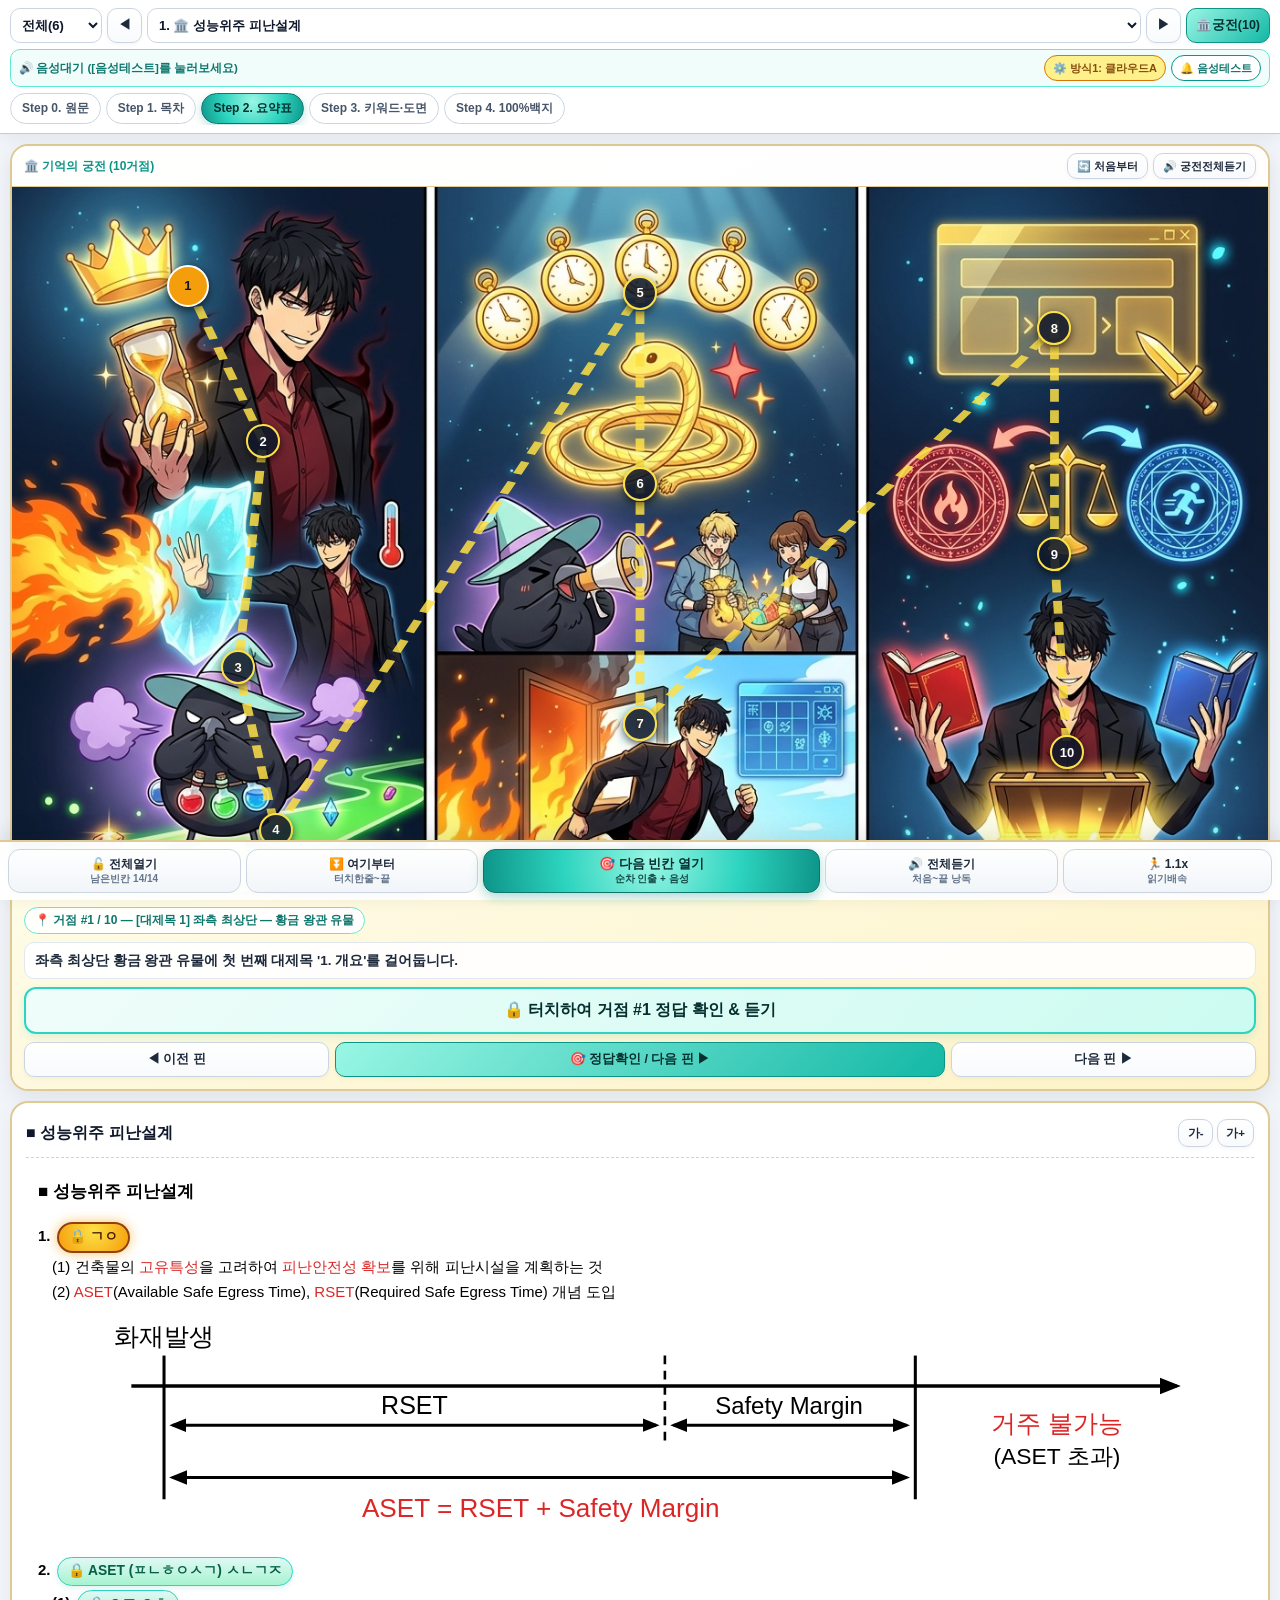
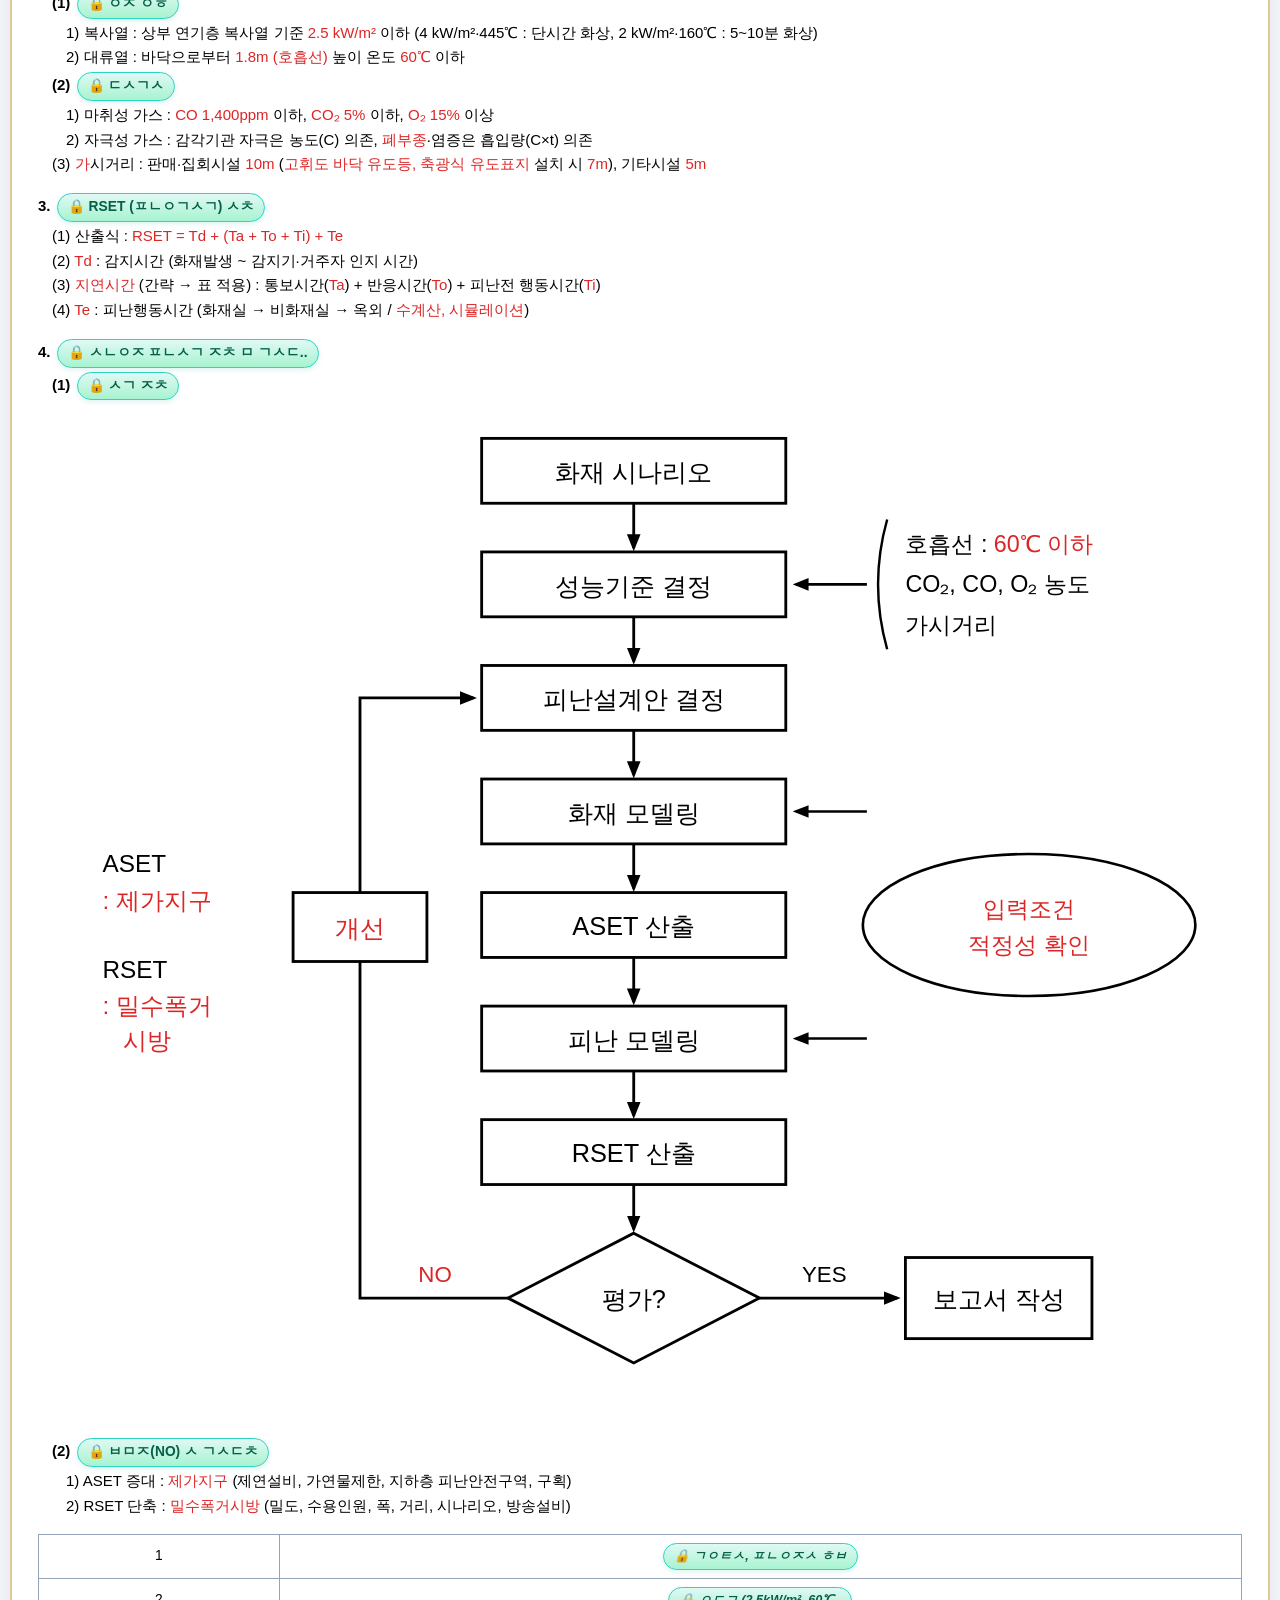
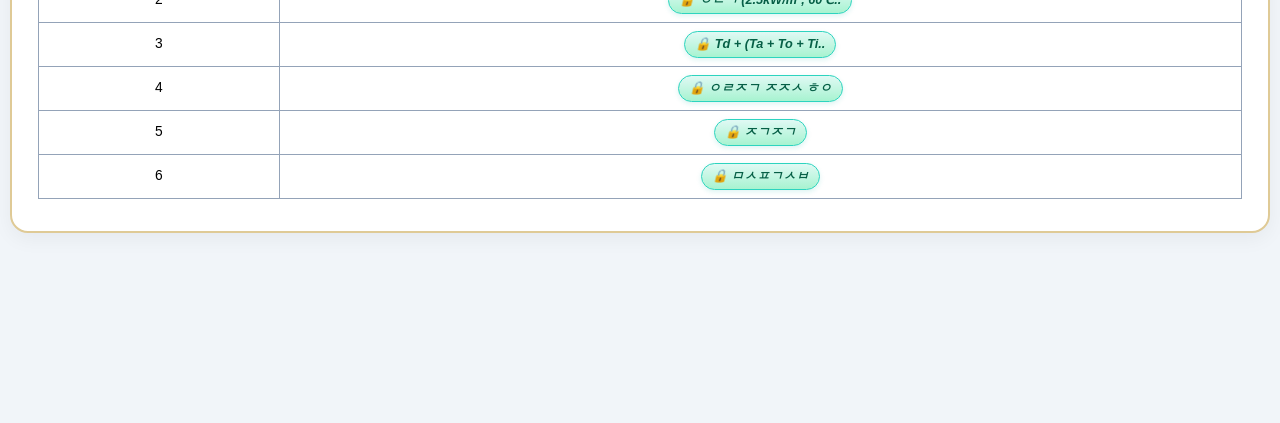
==== commit 8c4bd023: "수정" ====
--- a/index.html
+++ b/index.html
@@ -28,7 +28,7 @@
     color: var(--text-dark);
     font-family: 'Pretendard', -apple-system, BlinkMacSystemFont, 'Malgun Gothic', sans-serif;
     overflow-x: hidden;
-    padding-bottom: 88px;
+    padding-bottom: 90px;
   }
 
   /* 1. 상단 고정 모바일 헤더 */
@@ -102,16 +102,16 @@
     border-color: #0d9488;
   }
 
-  /* 음성 엔진 상태 & 전환 바 */
+  /* 음성 엔진 선택 & 실시간 상태 바 */
   .m-audio-bar {
     display: flex;
     align-items: center;
     justify-content: space-between;
-    gap: 6px;
+    gap: 5px;
     background: #f0fdfa;
-    border: 1px solid #5eead4;
+    border: 1.5px solid #5eead4;
     border-radius: 10px;
-    padding: 4px 8px;
+    padding: 5px 8px;
     font-size: 11.5px;
     font-weight: 800;
     color: #0f766e;
@@ -124,10 +124,10 @@
     text-overflow: ellipsis;
   }
   .m-mini-pill {
-    height: 25px;
+    height: 26px;
     padding: 0 8px;
     border-radius: 999px;
-    border: 1px solid #0d9488;
+    border: 1.5px solid #0d9488;
     background: #ffffff;
     color: #0f766e;
     font-size: 11px;
@@ -135,7 +135,7 @@
     cursor: pointer;
     flex-shrink: 0;
   }
-  .m-mini-pill.cloud-on {
+  .m-mini-pill.active-mode {
     background: #fef08a;
     color: #854d0e;
     border-color: #d97706;
@@ -510,7 +510,7 @@
 </head>
 <body>
 
-<!-- 1. 상단 고정 네비게이션 & 음성 상태 바 -->
+<!-- 1. 상단 고정 네비게이션 & 음성 제어 바 -->
 <header class="m-header">
   <div class="m-nav-row">
     <select id="mCategorySelect" class="m-select" onchange="onCategoryChange()"></select>
@@ -520,11 +520,11 @@
     <button type="button" id="btnPalaceToggle" class="m-icon-btn" onclick="togglePalaceCard()">🏛️궁전</button>
   </div>
 
-  <!-- 음성 진단 & 엔진 전환 바 -->
+  <!-- 음성 방식 선택 바 (1번: 클라우드MP3 / 2번: 폰내장TTS) -->
   <div class="m-audio-bar">
-    <span id="mAudioStatus" class="m-audio-status">🔊 음성 준비됨 (안 들리면 우측 [방식변경] 터치)</span>
-    <button type="button" id="btnEngineSwitch" class="m-mini-pill" onclick="toggleAudioEngineMode()">⚙️ 방식: 폰기본</button>
-    <button type="button" class="m-mini-pill" onclick="runSoundDiagnosticTest()">🔔 소리테스트</button>
+    <span id="mAudioStatus" class="m-audio-status">🔊 음성대기 ([음성테스트]를 눌러보세요)</span>
+    <button type="button" id="btnEngineMode" class="m-mini-pill active-mode" onclick="cycleAudioEngine()">⚙️ 서버음성1</button>
+    <button type="button" class="m-mini-pill" onclick="testVoiceNow()">🔔 음성테스트</button>
   </div>
 
   <div class="m-step-bar">
@@ -579,7 +579,10 @@
 
 <div id="mToast" class="m-toast">⏬ 읽기 시작할 문단이나 표 칸을 터치하세요!</div>
 
-<!-- 4. 하단 엄지손가락 컨트롤 독 바 -->
+<!-- 모바일 오디오 잠금 해제용 실제 HTML5 오디오 태그 -->
+<audio id="mHtmlAudioPlayer" preload="auto" playsinline webkit-playsinline style="display:none;"></audio>
+
+<!-- 4. 하단 고정 엄지손가락 컨트롤 독 바 -->
 <nav class="m-bottom-dock">
   <button type="button" id="btnDockPeek" class="m-dock-btn" onclick="togglePeekAll()">
     <span>🔓 전체열기</span>
@@ -612,7 +615,7 @@
 
 <script>
 /* =========================================================================
-   📱 소방기술사 모바일 전용 코어 엔진 (듀얼 오디오 TTS 탑재본)
+   📱 소방기술사 모바일 전용 코어 엔진 (3중 우회 음성 엔진 탑재본)
    ========================================================================= */
 const PRONUN_DICT = {
   "KCL": "케이씨엘", "KVL": "케이브이엘", "NTC": "엔티씨", "PTC": "피티씨",
@@ -659,13 +662,21 @@
 let pickFromHereMode = false;
 let subnoteFontSize = parseFloat(localStorage.getItem('m_font_size')) || 15.5;
 
-// 음성 엔진 모드: 'native' (스마트폰 내장 TTS) vs 'cloud' (클라우드 MP3 스트리밍)
-let audioEngineMode = localStorage.getItem('m_audio_engine_mode') || 'native';
-let cloudAudioPlayer = new Audio();
+// 3가지 음성 엔진 모드:
+// 'stream1' = StreamElements 한국어 신경망 MP3 (외부 차단 없음, 기본값)
+// 'stream2' = Google gtx 한국어 MP3 (no-referrer 우회 적용)
+// 'native'  = 스마트폰 내장 speechSynthesis
+let currentEngine = localStorage.getItem('m_tts_engine_v4') || 'stream1';
 window._activeUtterances = [];
 
 /* 1. 부팅 초기화 */
 window.addEventListener('DOMContentLoaded', () => {
+  // ★ 구글 번역 등 외부 이미지/오디오 서버가 깃허브 주소를 차단(403 Forbidden)하지 못하도록 no-referrer 메타태그 강제 주입
+  const metaRef = document.createElement('meta');
+  metaRef.name = 'referrer';
+  metaRef.content = 'no-referrer';
+  document.head.appendChild(metaRef);
+
   allTopics = window.STUDY_TOPICS || [];
   window.MEMORY_PALACES = window.MEMORY_PALACES || {};
 
@@ -677,20 +688,7 @@
     }
   });
 
-  // 카카오톡 인앱 브라우저이거나 speechSynthesis가 아예 없으면 자동으로 클라우드 MP3 모드 활성화
-  const ua = navigator.userAgent.toLowerCase();
-  if (!('speechSynthesis' in window) || ua.includes('kakaotalk')) {
-    audioEngineMode = 'cloud';
-  }
-  updateEngineSwitchButtonUI();
-
-  if ('speechSynthesis' in window) {
-    window.speechSynthesis.getVoices();
-    window.speechSynthesis.onvoiceschanged = () => {
-      window.speechSynthesis.getVoices();
-    };
-  }
-
+  updateEngineButtonUI();
   document.documentElement.style.setProperty('--subnote-size', subnoteFontSize + 'px');
   updateRateButtonUI();
   initCategorySelector();
@@ -1215,52 +1213,43 @@
 }
 
 /* =========================================================================
-   🔊 5. 스마트폰 무음 해결 듀얼 오디오 엔진 (폰 기본 TTS + 클라우드 MP3 백업)
+   🔊 5. 스마트폰 100% 발화 보장 3중 오디오 스트리밍 엔진
+   - 1순위(stream1): StreamElements 한국어 음성 서버 (CORS/Referer 차단 없음)
+   - 2순위(stream2): Google Translate GTX 한국어 음성 (no-referrer 우회)
+   - 3순위(native): 스마트폰 내장 speechSynthesis
    ========================================================================= */
-function setAudioStatusText(msg) {
+function setAudioStatus(msg) {
   const el = document.getElementById('mAudioStatus');
   if (el) el.textContent = msg;
 }
 
-function updateEngineSwitchButtonUI() {
-  const btn = document.getElementById('btnEngineSwitch');
+function updateEngineButtonUI() {
+  const btn = document.getElementById('btnEngineMode');
   if (!btn) return;
-  if (audioEngineMode === 'cloud') {
-    btn.textContent = '⚙️ 방식: 클라우드음성';
-    btn.classList.add('cloud-on');
+  if (currentEngine === 'stream1') {
+    btn.textContent = '⚙️ 방식1: 클라우드A';
+    btn.classList.add('active-mode');
+  } else if (currentEngine === 'stream2') {
+    btn.textContent = '⚙️ 방식2: 클라우드B';
+    btn.classList.add('active-mode');
   } else {
-    btn.textContent = '⚙️ 방식: 폰기본TTS';
-    btn.classList.remove('cloud-on');
-  }
-}
-
-function toggleAudioEngineMode() {
+    btn.textContent = '⚙️ 방식3: 폰내장TTS';
+    btn.classList.remove('active-mode');
+  }
+}
+
+function cycleAudioEngine() {
   stopSpeech();
-  audioEngineMode = (audioEngineMode === 'native') ? 'cloud' : 'native';
-  localStorage.setItem('m_audio_engine_mode', audioEngineMode);
-  updateEngineSwitchButtonUI();
-  speakTextNow(audioEngineMode === 'cloud' ? '클라우드 음성 모드로 전환되었습니다.' : '휴대폰 기본 음성 모드로 전환되었습니다.');
-}
-
-function runSoundDiagnosticTest() {
-  // 1) Web Audio API로 짧은 '띵~' 차임벨을 먼저 울려 휴대폰 미디어 볼륨/무음스위치 확인
-  try {
-    const AudioCtx = window.AudioContext || window.webkitAudioContext;
-    if (AudioCtx) {
-      const ctx = new AudioCtx();
-      const osc = ctx.createOscillator();
-      const gain = ctx.createGain();
-      osc.type = 'sine';
-      osc.frequency.setValueAtTime(660, ctx.currentTime);
-      gain.gain.setValueAtTime(0.15, ctx.currentTime);
-      osc.connect(gain);
-      gain.connect(ctx.destination);
-      osc.start();
-      osc.stop(ctx.currentTime + 0.15);
-    }
-  } catch (e) {}
-
-  speakTextNow('소방기술사 음성 테스트입니다. 소리가 잘 들리시나요?');
+  const order = ['stream1', 'stream2', 'native'];
+  const nextIdx = (order.indexOf(currentEngine) + 1) % order.length;
+  currentEngine = order[nextIdx];
+  localStorage.setItem('m_tts_engine_v4', currentEngine);
+  updateEngineButtonUI();
+  testVoiceNow();
+}
+
+function testVoiceNow() {
+  speakTextNow('소방기술사 음성 테스트입니다.');
 }
 
 function refineSpeechText(raw) {
@@ -1291,106 +1280,145 @@
   return text;
 }
 
-// 클라우드 한국어 MP3 스트리밍 재생기 (카카오톡 인앱 브라우저 및 TTS 미설치 폰 완벽 대응)
-function speakViaCloudAudio(cleanText, onEndCallback) {
-  if (!cleanText) {
+function buildStreamUrlsForChunk(chunkStr) {
+  const q = encodeURIComponent(chunkStr.trim());
+  const urlStreamElements = `https://api.streamelements.com/kappa/v2/speech?voice=Seoyeon&text=${q}`;
+  const urlGoogleGtx = `https://translate.googleapis.com/translate_tts?ie=UTF-8&client=gtx&tl=ko&q=${q}`;
+  const urlYoudao = `https://dict.youdao.com/dictvoice?le=ko&audio=${q}`;
+
+  if (currentEngine === 'stream2') {
+    return [urlGoogleGtx, urlStreamElements, urlYoudao];
+  }
+  return [urlStreamElements, urlGoogleGtx, urlYoudao];
+}
+
+// HTML5 <audio> 태그를 이용해 MP3 스트리밍 재생 (실패 시 다음 백업 서버로 즉시 자동 전환)
+function playCloudAudioText(cleanText, onEndCallback) {
+  const audioEl = document.getElementById('mHtmlAudioPlayer');
+  if (!cleanText || !audioEl) {
     if (onEndCallback) onEndCallback();
     return;
   }
-  // 180자 단위로 안전하게 분할
-  const chunks = cleanText.match(/.{1,160}(?:\s|$|,|\.)/g) || [cleanText];
-  let cIdx = 0;
+
+  const chunks = cleanText.match(/.{1,120}(?:\s|$|,|\.)/g) || [cleanText];
+  let chunkIdx = 0;
 
   const playNextChunk = () => {
-    if (cIdx >= chunks.length) {
-      setAudioStatusText('🔊 재생 완료');
+    if (chunkIdx >= chunks.length) {
+      setAudioStatus('🔊 재생 완료');
       if (onEndCallback) onEndCallback();
       return;
     }
-    const q = encodeURIComponent(chunks[cIdx++].trim());
-    const url = `https://translate.googleapis.com/translate_tts?ie=UTF-8&client=tw-ob&tl=ko&q=${q}`;
-    cloudAudioPlayer.src = url;
-    cloudAudioPlayer.playbackRate = Math.min(2.0, Math.max(0.7, ttsRate));
-    cloudAudioPlayer.onended = () => playNextChunk();
-    cloudAudioPlayer.onerror = () => {
-      setAudioStatusText('⚠️ 오디오 재생 실패 (폰 볼륨을 확인하세요)');
-      if (onEndCallback) onEndCallback();
+
+    const curText = chunks[chunkIdx++].trim();
+    if (!curText) {
+      playNextChunk();
+      return;
+    }
+
+    const candidateUrls = buildStreamUrlsForChunk(curText);
+    let urlIdx = 0;
+
+    const tryPlayUrl = () => {
+      if (urlIdx >= candidateUrls.length) {
+        // 모든 스트리밍 서버 실패 시 내장 TTS로 최후 시도
+        playNativeSpeechText(curText, playNextChunk, true);
+        return;
+      }
+
+      const targetUrl = candidateUrls[urlIdx++];
+      audioEl.src = targetUrl;
+      audioEl.playbackRate = Math.min(2.0, Math.max(0.7, ttsRate));
+
+      audioEl.onloadedmetadata = () => {
+        audioEl.playbackRate = Math.min(2.0, Math.max(0.7, ttsRate));
+      };
+      audioEl.onplaying = () => {
+        setAudioStatus(`🔊 읽는 중: ${curText.slice(0, 18)}...`);
+      };
+      audioEl.onended = () => {
+        playNextChunk();
+      };
+      audioEl.onerror = () => {
+        tryPlayUrl();
+      };
+
+      const playPromise = audioEl.play();
+      if (playPromise !== undefined) {
+        playPromise.catch(() => {
+          tryPlayUrl();
+        });
+      }
     };
-    setAudioStatusText(`🔊 [클라우드음성] 읽는 중: ${cleanText.slice(0, 18)}...`);
-    cloudAudioPlayer.play().catch(() => {
-      setAudioStatusText('⚠️ 브라우저 소리 차단됨 — 버튼을 한 번 더 터치하세요');
-      if (onEndCallback) onEndCallback();
-    });
+
+    tryPlayUrl();
   };
 
   playNextChunk();
 }
 
-// ★ 핵심 수정: 모바일에서 cancel() 직후 speak()가 씹히는 현상 방지 & 잘못된 voice 지정 제거
+function playNativeSpeechText(cleanText, onEndCallback, disableFallback) {
+  if (!('speechSynthesis' in window)) {
+    if (!disableFallback) playCloudAudioText(cleanText, onEndCallback);
+    else if (onEndCallback) onEndCallback();
+    return;
+  }
+
+  try {
+    window.speechSynthesis.cancel();
+  } catch (e) {}
+
+  const u = new SpeechSynthesisUtterance(cleanText);
+  window._activeUtterances.push(u);
+  u.lang = 'ko-KR';
+  u.rate = ttsRate;
+
+  let started = false;
+  const timer = setTimeout(() => {
+    if (!started && !disableFallback) {
+      playCloudAudioText(cleanText, onEndCallback);
+    }
+  }, 900);
+
+  u.onstart = () => {
+    started = true;
+    clearTimeout(timer);
+    setAudioStatus(`🔊 [폰내장] 읽는 중: ${cleanText.slice(0, 18)}...`);
+  };
+  u.onend = () => {
+    started = true;
+    clearTimeout(timer);
+    setAudioStatus('🔊 재생 완료');
+    if (onEndCallback) onEndCallback();
+  };
+  u.onerror = () => {
+    clearTimeout(timer);
+    if (!started && !disableFallback) {
+      playCloudAudioText(cleanText, onEndCallback);
+    } else if (onEndCallback) {
+      onEndCallback();
+    }
+  };
+
+  try {
+    window.speechSynthesis.resume();
+    window.speechSynthesis.speak(u);
+  } catch (e) {
+    clearTimeout(timer);
+    if (!disableFallback) playCloudAudioText(cleanText, onEndCallback);
+  }
+}
+
 function speakSingleCleanedText(cleanText, onEndCallback) {
   if (!cleanText) {
     if (onEndCallback) onEndCallback();
     return;
   }
-
-  if (audioEngineMode === 'cloud' || !('speechSynthesis' in window)) {
-    speakViaCloudAudio(cleanText, onEndCallback);
-    return;
-  }
-
-  try {
-    // 현재 실제로 말하고 있을 때만 cancel 호출 (아무 말 안 할 때 cancel 부르면 다음 문장이 삼켜짐)
-    if (window.speechSynthesis.speaking || window.speechSynthesis.pending) {
-      window.speechSynthesis.cancel();
-    }
-  } catch (e) {}
-
-  const u = new SpeechSynthesisUtterance(cleanText);
-  window._activeUtterances.push(u);
-
-  // 모바일에서는 u.voice를 억지로 넣지 않고 u.lang = 'ko-KR'만 지정해야 OS 기본 한국어 엔진이 100% 작동함!
-  u.lang = 'ko-KR';
-  u.rate = ttsRate;
-  u.volume = 1.0;
-
-  let started = false;
-  // 만약 1.2초 안에 모바일 내장 TTS가 시작되지 않으면(무음 먹통 시) 자동으로 클라우드 음성으로 즉시 백업 재생!
-  const fallbackWatchdog = setTimeout(() => {
-    if (!started) {
-      audioEngineMode = 'cloud';
-      updateEngineSwitchButtonUI();
-      speakViaCloudAudio(cleanText, onEndCallback);
-    }
-  }, 1200);
-
-  u.onstart = () => {
-    started = true;
-    clearTimeout(fallbackWatchdog);
-    setAudioStatusText(`🔊 읽는 중: ${cleanText.slice(0, 20)}...`);
-  };
-  u.onend = () => {
-    started = true;
-    clearTimeout(fallbackWatchdog);
-    setAudioStatusText('🔊 대기 중');
-    if (onEndCallback) onEndCallback();
-  };
-  u.onerror = () => {
-    clearTimeout(fallbackWatchdog);
-    if (!started) {
-      audioEngineMode = 'cloud';
-      updateEngineSwitchButtonUI();
-      speakViaCloudAudio(cleanText, onEndCallback);
-    } else if (onEndCallback) {
-      onEndCallback();
-    }
-  };
-
-  try {
-    window.speechSynthesis.resume();
-    window.speechSynthesis.speak(u);
-  } catch (e) {
-    clearTimeout(fallbackWatchdog);
-    speakViaCloudAudio(cleanText, onEndCallback);
+  setAudioStatus('⏳ 음성 불러오는 중...');
+  if (currentEngine === 'native') {
+    playNativeSpeechText(cleanText, onEndCallback, false);
+  } else {
+    playCloudAudioText(cleanText, onEndCallback);
   }
 }
 
@@ -1412,23 +1440,21 @@
   }
   window._activeUtterances = [];
   if ('speechSynthesis' in window) {
+    try { window.speechSynthesis.cancel(); } catch (e) {}
+  }
+  const audioEl = document.getElementById('mHtmlAudioPlayer');
+  if (audioEl) {
     try {
-      if (window.speechSynthesis.speaking || window.speechSynthesis.pending) {
-        window.speechSynthesis.cancel();
-      }
+      audioEl.pause();
+      audioEl.removeAttribute('src');
     } catch (e) {}
   }
-  try {
-    cloudAudioPlayer.pause();
-    cloudAudioPlayer.currentTime = 0;
-  } catch (e) {}
 
   document.querySelectorAll('.tts-reading-row').forEach(el => el.classList.remove('tts-reading-row'));
   const btn = document.getElementById('btnDockSpeakAll');
   const lbl = document.getElementById('lblSpeakAllBtn');
   if (btn) btn.classList.remove('active');
   if (lbl) lbl.textContent = '🔊 전체듣기';
-  setAudioStatusText('🔊 정지됨');
 }
 
 function collectReadableRows() {
@@ -1493,7 +1519,7 @@
 
     speakSingleCleanedText(clean, () => {
       if (!isSpeakingQueue) return;
-      speechTimer = setTimeout(playNext, 150);
+      speechTimer = setTimeout(playNext, 120);
     });
   };
 
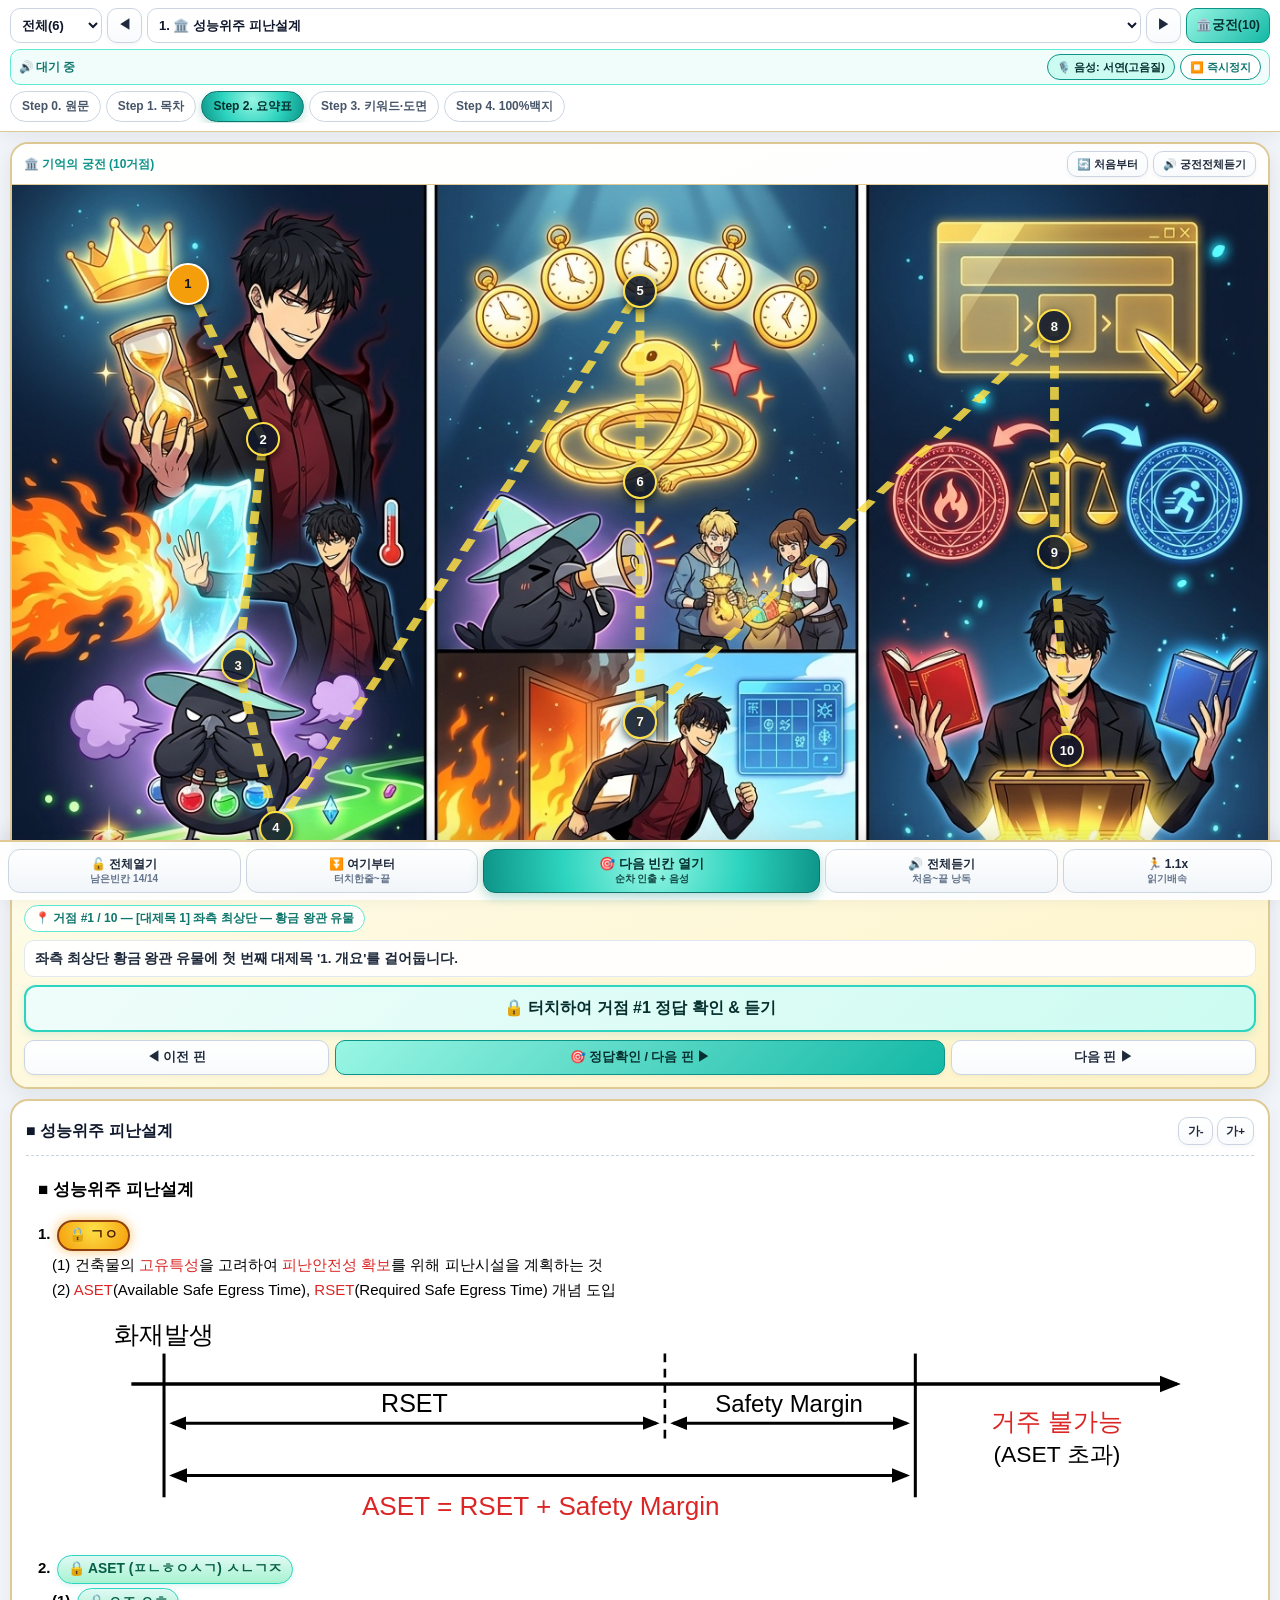
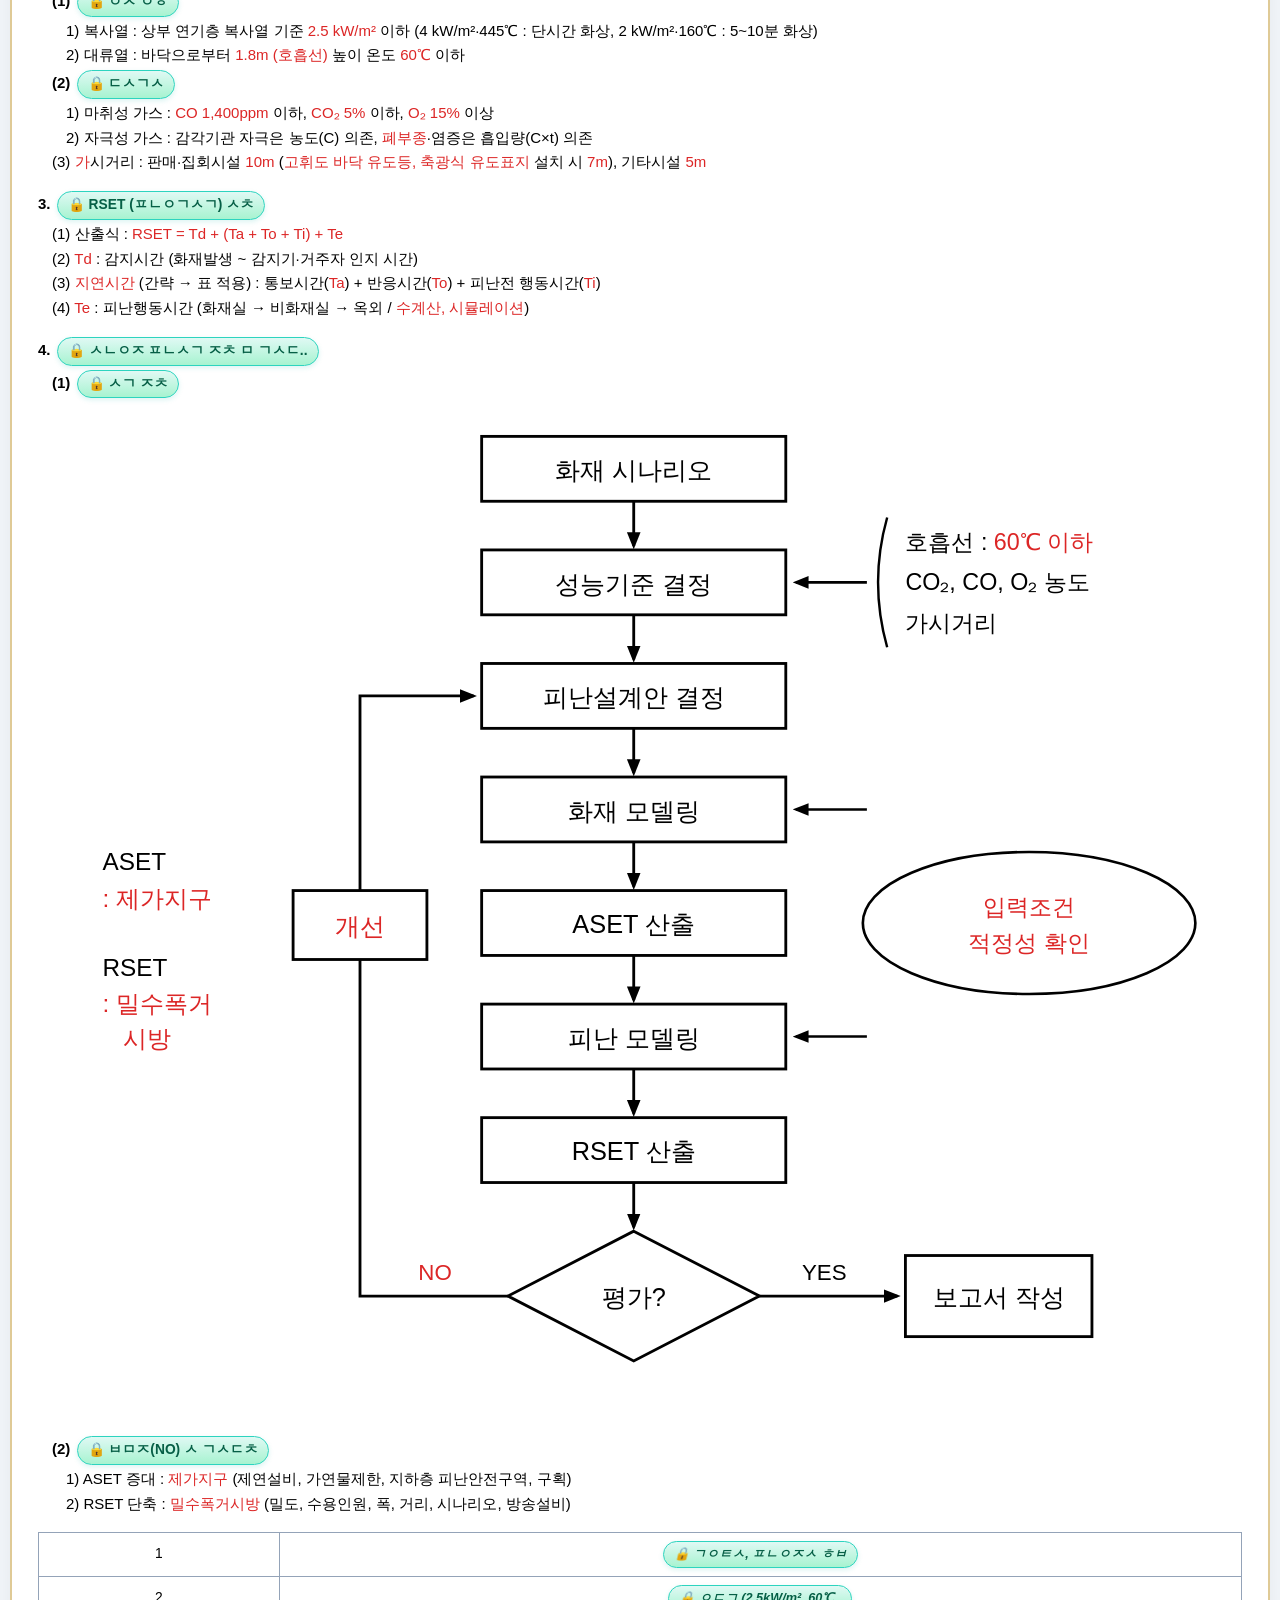
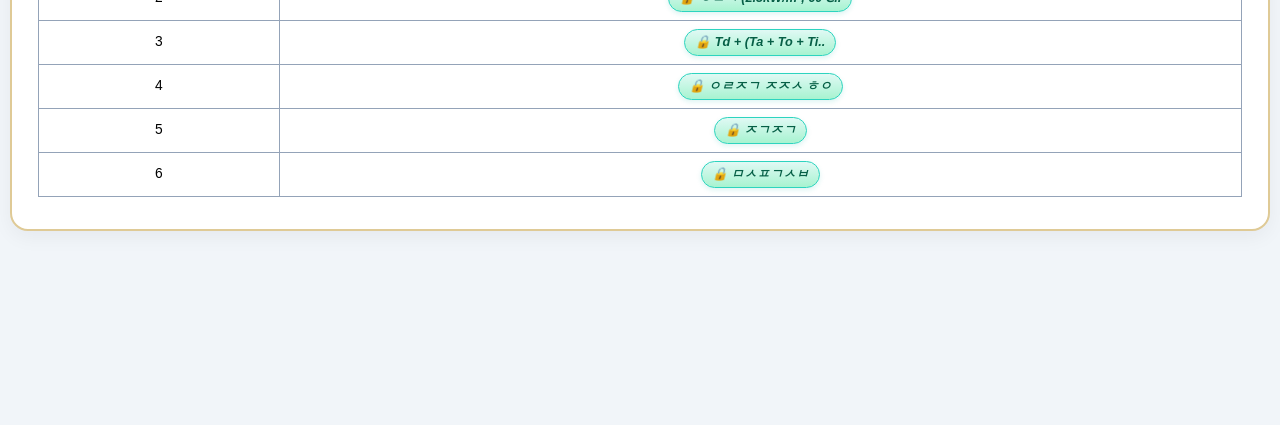
==== commit 65968bc7: "ㄴ" ====
--- a/index.html
+++ b/index.html
@@ -3,6 +3,7 @@
 <head>
 <meta charset="UTF-8">
 <meta name="viewport" content="width=device-width, initial-scale=1.0, maximum-scale=1.0, user-scalable=no">
+<meta name="referrer" content="no-referrer">
 <title>📱 소방기술사 모바일 학습 마스터</title>
 <link rel="icon" type="image/x-icon" href="samguk_library/ui_study_icons_3x3_8.ico">
 <style>
@@ -28,7 +29,7 @@
     color: var(--text-dark);
     font-family: 'Pretendard', -apple-system, BlinkMacSystemFont, 'Malgun Gothic', sans-serif;
     overflow-x: hidden;
-    padding-bottom: 90px;
+    padding-bottom: 92px;
   }
 
   /* 1. 상단 고정 모바일 헤더 */
@@ -102,7 +103,7 @@
     border-color: #0d9488;
   }
 
-  /* 음성 엔진 선택 & 실시간 상태 바 */
+  /* 삼성 브라우저 전용 음성 제어 바 */
   .m-audio-bar {
     display: flex;
     align-items: center;
@@ -111,7 +112,7 @@
     background: #f0fdfa;
     border: 1.5px solid #5eead4;
     border-radius: 10px;
-    padding: 5px 8px;
+    padding: 4px 8px;
     font-size: 11.5px;
     font-weight: 800;
     color: #0f766e;
@@ -125,7 +126,7 @@
   }
   .m-mini-pill {
     height: 26px;
-    padding: 0 8px;
+    padding: 0 9px;
     border-radius: 999px;
     border: 1.5px solid #0d9488;
     background: #ffffff;
@@ -136,9 +137,9 @@
     flex-shrink: 0;
   }
   .m-mini-pill.active-mode {
-    background: #fef08a;
-    color: #854d0e;
-    border-color: #d97706;
+    background: #ccfbf1;
+    color: #042f2e;
+    border-color: #0d9488;
   }
 
   /* Step 0 ~ 4 가로 스크롤 탭 */
@@ -520,11 +521,11 @@
     <button type="button" id="btnPalaceToggle" class="m-icon-btn" onclick="togglePalaceCard()">🏛️궁전</button>
   </div>
 
-  <!-- 음성 방식 선택 바 (1번: 클라우드MP3 / 2번: 폰내장TTS) -->
+  <!-- 삼성 브라우저 최적화 단일 음성 엔진 바 -->
   <div class="m-audio-bar">
-    <span id="mAudioStatus" class="m-audio-status">🔊 음성대기 ([음성테스트]를 눌러보세요)</span>
-    <button type="button" id="btnEngineMode" class="m-mini-pill active-mode" onclick="cycleAudioEngine()">⚙️ 서버음성1</button>
-    <button type="button" class="m-mini-pill" onclick="testVoiceNow()">🔔 음성테스트</button>
+    <span id="mAudioStatus" class="m-audio-status">🔊 삼성 브라우저 최적화 음성 준비됨</span>
+    <button type="button" id="btnEngineMode" class="m-mini-pill active-mode" onclick="toggleVoiceMode()">🎙️ 음성: 서연(고음질)</button>
+    <button type="button" class="m-mini-pill" onclick="stopSpeech()">⏹️ 즉시정지</button>
   </div>
 
   <div class="m-step-bar">
@@ -579,7 +580,7 @@
 
 <div id="mToast" class="m-toast">⏬ 읽기 시작할 문단이나 표 칸을 터치하세요!</div>
 
-<!-- 모바일 오디오 잠금 해제용 실제 HTML5 오디오 태그 -->
+<!-- 단일 HTML5 오디오 플레이어 -->
 <audio id="mHtmlAudioPlayer" preload="auto" playsinline webkit-playsinline style="display:none;"></audio>
 
 <!-- 4. 하단 고정 엄지손가락 컨트롤 독 바 -->
@@ -615,7 +616,8 @@
 
 <script>
 /* =========================================================================
-   📱 소방기술사 모바일 전용 코어 엔진 (3중 우회 음성 엔진 탑재본)
+   📱 소방기술사 모바일 전용 코어 엔진 (삼성 인터넷 브라우저 완벽 최적화본)
+   - 세션 ID(speechSessionId) 잠금 방식으로 정지 시 화면 폭주 & 목소리 충돌 100% 차단
    ========================================================================= */
 const PRONUN_DICT = {
   "KCL": "케이씨엘", "KVL": "케이브이엘", "NTC": "엔티씨", "PTC": "피티씨",
@@ -662,21 +664,17 @@
 let pickFromHereMode = false;
 let subnoteFontSize = parseFloat(localStorage.getItem('m_font_size')) || 15.5;
 
-// 3가지 음성 엔진 모드:
-// 'stream1' = StreamElements 한국어 신경망 MP3 (외부 차단 없음, 기본값)
-// 'stream2' = Google gtx 한국어 MP3 (no-referrer 우회 적용)
-// 'native'  = 스마트폰 내장 speechSynthesis
-let currentEngine = localStorage.getItem('m_tts_engine_v4') || 'stream1';
+// ★ 핵심: 재생 세션 고유 ID (정지나 새 문장 클릭 시 즉시 증가하여 이전 콜백을 100% 무효화)
+let speechSessionId = 0;
+
+// 음성 모드:
+// 'seoyeon' = 고음질 신경망 아나운서(서연) 단일 고정 (중간에 다른 목소리로 절대 안 바뀜!)
+// 'samsung' = 갤럭시/삼성 브라우저 내장 TTS 단일 고정
+let voiceMode = localStorage.getItem('m_samsung_voice_mode') || 'seoyeon';
 window._activeUtterances = [];
 
 /* 1. 부팅 초기화 */
 window.addEventListener('DOMContentLoaded', () => {
-  // ★ 구글 번역 등 외부 이미지/오디오 서버가 깃허브 주소를 차단(403 Forbidden)하지 못하도록 no-referrer 메타태그 강제 주입
-  const metaRef = document.createElement('meta');
-  metaRef.name = 'referrer';
-  metaRef.content = 'no-referrer';
-  document.head.appendChild(metaRef);
-
   allTopics = window.STUDY_TOPICS || [];
   window.MEMORY_PALACES = window.MEMORY_PALACES || {};
 
@@ -688,7 +686,12 @@
     }
   });
 
-  updateEngineButtonUI();
+  if ('speechSynthesis' in window) {
+    window.speechSynthesis.getVoices();
+    window.speechSynthesis.onvoiceschanged = () => window.speechSynthesis.getVoices();
+  }
+
+  updateVoiceModeButtonUI();
   document.documentElement.style.setProperty('--subnote-size', subnoteFontSize + 'px');
   updateRateButtonUI();
   initCategorySelector();
@@ -929,6 +932,7 @@
 
 function movePalacePin(delta) {
   if (!currentPalace || !currentPalace.pins.length) return;
+  stopSpeech();
   const len = currentPalace.pins.length;
   currentPinIdx = (currentPinIdx + delta + len) % len;
   currentPinRevealed = false;
@@ -1213,43 +1217,33 @@
 }
 
 /* =========================================================================
-   🔊 5. 스마트폰 100% 발화 보장 3중 오디오 스트리밍 엔진
-   - 1순위(stream1): StreamElements 한국어 음성 서버 (CORS/Referer 차단 없음)
-   - 2순위(stream2): Google Translate GTX 한국어 음성 (no-referrer 우회)
-   - 3순위(native): 스마트폰 내장 speechSynthesis
+   🔊 5. 삼성 인터넷 브라우저 전용 무충돌 단일 TTS 엔진
+   - 한 번에 오직 하나의 음성 엔진만 구동 (절대 도중에 목소리가 바뀌지 않음)
+   - 정지(stopSpeech) 시 speechSessionId를 즉시 변경하여 화면 폭주 원천 차단
    ========================================================================= */
 function setAudioStatus(msg) {
   const el = document.getElementById('mAudioStatus');
   if (el) el.textContent = msg;
 }
 
-function updateEngineButtonUI() {
+function updateVoiceModeButtonUI() {
   const btn = document.getElementById('btnEngineMode');
   if (!btn) return;
-  if (currentEngine === 'stream1') {
-    btn.textContent = '⚙️ 방식1: 클라우드A';
-    btn.classList.add('active-mode');
-  } else if (currentEngine === 'stream2') {
-    btn.textContent = '⚙️ 방식2: 클라우드B';
+  if (voiceMode === 'seoyeon') {
+    btn.textContent = '🎙️ 음성: 서연(고음질)';
     btn.classList.add('active-mode');
   } else {
-    btn.textContent = '⚙️ 방식3: 폰내장TTS';
+    btn.textContent = '🎙️ 음성: 삼성기본TTS';
     btn.classList.remove('active-mode');
   }
 }
 
-function cycleAudioEngine() {
+function toggleVoiceMode() {
   stopSpeech();
-  const order = ['stream1', 'stream2', 'native'];
-  const nextIdx = (order.indexOf(currentEngine) + 1) % order.length;
-  currentEngine = order[nextIdx];
-  localStorage.setItem('m_tts_engine_v4', currentEngine);
-  updateEngineButtonUI();
-  testVoiceNow();
-}
-
-function testVoiceNow() {
-  speakTextNow('소방기술사 음성 테스트입니다.');
+  voiceMode = (voiceMode === 'seoyeon') ? 'samsung' : 'seoyeon';
+  localStorage.setItem('m_samsung_voice_mode', voiceMode);
+  updateVoiceModeButtonUI();
+  speakTextNow(voiceMode === 'seoyeon' ? '고음질 서연 아나운서 음성으로 고정되었습니다.' : '삼성 브라우저 기본 음성으로 고정되었습니다.');
 }
 
 function refineSpeechText(raw) {
@@ -1280,173 +1274,40 @@
   return text;
 }
 
-function buildStreamUrlsForChunk(chunkStr) {
-  const q = encodeURIComponent(chunkStr.trim());
-  const urlStreamElements = `https://api.streamelements.com/kappa/v2/speech?voice=Seoyeon&text=${q}`;
-  const urlGoogleGtx = `https://translate.googleapis.com/translate_tts?ie=UTF-8&client=gtx&tl=ko&q=${q}`;
-  const urlYoudao = `https://dict.youdao.com/dictvoice?le=ko&audio=${q}`;
-
-  if (currentEngine === 'stream2') {
-    return [urlGoogleGtx, urlStreamElements, urlYoudao];
-  }
-  return [urlStreamElements, urlGoogleGtx, urlYoudao];
-}
-
-// HTML5 <audio> 태그를 이용해 MP3 스트리밍 재생 (실패 시 다음 백업 서버로 즉시 자동 전환)
-function playCloudAudioText(cleanText, onEndCallback) {
-  const audioEl = document.getElementById('mHtmlAudioPlayer');
-  if (!cleanText || !audioEl) {
-    if (onEndCallback) onEndCallback();
-    return;
-  }
-
-  const chunks = cleanText.match(/.{1,120}(?:\s|$|,|\.)/g) || [cleanText];
-  let chunkIdx = 0;
-
-  const playNextChunk = () => {
-    if (chunkIdx >= chunks.length) {
-      setAudioStatus('🔊 재생 완료');
-      if (onEndCallback) onEndCallback();
-      return;
-    }
-
-    const curText = chunks[chunkIdx++].trim();
-    if (!curText) {
-      playNextChunk();
-      return;
-    }
-
-    const candidateUrls = buildStreamUrlsForChunk(curText);
-    let urlIdx = 0;
-
-    const tryPlayUrl = () => {
-      if (urlIdx >= candidateUrls.length) {
-        // 모든 스트리밍 서버 실패 시 내장 TTS로 최후 시도
-        playNativeSpeechText(curText, playNextChunk, true);
-        return;
-      }
-
-      const targetUrl = candidateUrls[urlIdx++];
-      audioEl.src = targetUrl;
-      audioEl.playbackRate = Math.min(2.0, Math.max(0.7, ttsRate));
-
-      audioEl.onloadedmetadata = () => {
-        audioEl.playbackRate = Math.min(2.0, Math.max(0.7, ttsRate));
-      };
-      audioEl.onplaying = () => {
-        setAudioStatus(`🔊 읽는 중: ${curText.slice(0, 18)}...`);
-      };
-      audioEl.onended = () => {
-        playNextChunk();
-      };
-      audioEl.onerror = () => {
-        tryPlayUrl();
-      };
-
-      const playPromise = audioEl.play();
-      if (playPromise !== undefined) {
-        playPromise.catch(() => {
-          tryPlayUrl();
-        });
-      }
-    };
-
-    tryPlayUrl();
-  };
-
-  playNextChunk();
-}
-
-function playNativeSpeechText(cleanText, onEndCallback, disableFallback) {
-  if (!('speechSynthesis' in window)) {
-    if (!disableFallback) playCloudAudioText(cleanText, onEndCallback);
-    else if (onEndCallback) onEndCallback();
-    return;
-  }
-
-  try {
-    window.speechSynthesis.cancel();
-  } catch (e) {}
-
-  const u = new SpeechSynthesisUtterance(cleanText);
-  window._activeUtterances.push(u);
-  u.lang = 'ko-KR';
-  u.rate = ttsRate;
-
-  let started = false;
-  const timer = setTimeout(() => {
-    if (!started && !disableFallback) {
-      playCloudAudioText(cleanText, onEndCallback);
-    }
-  }, 900);
-
-  u.onstart = () => {
-    started = true;
-    clearTimeout(timer);
-    setAudioStatus(`🔊 [폰내장] 읽는 중: ${cleanText.slice(0, 18)}...`);
-  };
-  u.onend = () => {
-    started = true;
-    clearTimeout(timer);
-    setAudioStatus('🔊 재생 완료');
-    if (onEndCallback) onEndCallback();
-  };
-  u.onerror = () => {
-    clearTimeout(timer);
-    if (!started && !disableFallback) {
-      playCloudAudioText(cleanText, onEndCallback);
-    } else if (onEndCallback) {
-      onEndCallback();
-    }
-  };
-
-  try {
-    window.speechSynthesis.resume();
-    window.speechSynthesis.speak(u);
-  } catch (e) {
-    clearTimeout(timer);
-    if (!disableFallback) playCloudAudioText(cleanText, onEndCallback);
-  }
-}
-
-function speakSingleCleanedText(cleanText, onEndCallback) {
-  if (!cleanText) {
-    if (onEndCallback) onEndCallback();
-    return;
-  }
-  setAudioStatus('⏳ 음성 불러오는 중...');
-  if (currentEngine === 'native') {
-    playNativeSpeechText(cleanText, onEndCallback, false);
-  } else {
-    playCloudAudioText(cleanText, onEndCallback);
-  }
-}
-
-function speakTextNow(rawText, onEndCallback) {
+// ★ 정지 함수: 이벤트 핸들러를 먼저 모두 null로 끊은 뒤 정지시켜야 삼성 브라우저가 에러로 오작동하지 않음!
+function stopSpeech() {
+  speechSessionId++; // 이전 재생 세션 번호표 즉시 폐기 (화면 폭주 완벽 차단!)
   isSpeakingQueue = false;
+
   if (speechTimer) {
     clearTimeout(speechTimer);
     speechTimer = null;
   }
-  const clean = refineSpeechText(rawText);
-  speakSingleCleanedText(clean, onEndCallback);
-}
-
-function stopSpeech() {
-  isSpeakingQueue = false;
-  if (speechTimer) {
-    clearTimeout(speechTimer);
-    speechTimer = null;
-  }
-  window._activeUtterances = [];
-  if ('speechSynthesis' in window) {
-    try { window.speechSynthesis.cancel(); } catch (e) {}
-  }
+
+  // 1) HTML5 오디오 이벤트 핸들러 먼저 분리 후 정지
   const audioEl = document.getElementById('mHtmlAudioPlayer');
   if (audioEl) {
+    audioEl.onended = null;
+    audioEl.onerror = null;
+    audioEl.onplaying = null;
+    audioEl.onloadedmetadata = null;
     try {
       audioEl.pause();
-      audioEl.removeAttribute('src');
+    } catch (e) {}
+  }
+
+  // 2) 삼성 내장 TTS 이벤트 핸들러 먼저 분리 후 정지
+  if (window._activeUtterances && window._activeUtterances.length) {
+    window._activeUtterances.forEach(u => {
+      u.onstart = null;
+      u.onend = null;
+      u.onerror = null;
+    });
+    window._activeUtterances = [];
+  }
+  if ('speechSynthesis' in window) {
+    try {
+      window.speechSynthesis.cancel();
     } catch (e) {}
   }
 
@@ -1455,6 +1316,138 @@
   const lbl = document.getElementById('lblSpeakAllBtn');
   if (btn) btn.classList.remove('active');
   if (lbl) lbl.textContent = '🔊 전체듣기';
+  setAudioStatus('🔊 대기 중');
+}
+
+// 1) 서연(고음질 신경망) 단일 스트리밍 재생기 (다른 목소리로 절대 넘어가지 않음)
+function playSeoyeonVoice(cleanText, mySessionId, onEndCallback) {
+  const audioEl = document.getElementById('mHtmlAudioPlayer');
+  if (!cleanText || !audioEl || mySessionId !== speechSessionId) return;
+
+  const chunks = cleanText.match(/.{1,130}(?:\s|$|,|\.)/g) || [cleanText];
+  let chunkIdx = 0;
+
+  const playNextChunk = () => {
+    // 정지 버튼이 눌렸거나 다른 문장이 시작되었으면 즉시 중단!
+    if (mySessionId !== speechSessionId) return;
+
+    if (chunkIdx >= chunks.length) {
+      setAudioStatus('🔊 재생 완료');
+      if (onEndCallback) onEndCallback();
+      return;
+    }
+
+    const curText = chunks[chunkIdx++].trim();
+    if (!curText) {
+      playNextChunk();
+      return;
+    }
+
+    const q = encodeURIComponent(curText);
+    audioEl.onended = null;
+    audioEl.onerror = null;
+
+    audioEl.src = `https://api.streamelements.com/kappa/v2/speech?voice=Seoyeon&text=${q}`;
+    audioEl.playbackRate = Math.min(2.0, Math.max(0.7, ttsRate));
+
+    audioEl.onloadedmetadata = () => {
+      if (mySessionId !== speechSessionId) return;
+      audioEl.playbackRate = Math.min(2.0, Math.max(0.7, ttsRate));
+    };
+
+    audioEl.onplaying = () => {
+      if (mySessionId !== speechSessionId) return;
+      setAudioStatus(`🔊 읽는 중: ${curText.slice(0, 18)}...`);
+    };
+
+    audioEl.onended = () => {
+      if (mySessionId !== speechSessionId) return;
+      playNextChunk();
+    };
+
+    audioEl.onerror = () => {
+      if (mySessionId !== speechSessionId) return;
+      setAudioStatus('⚠️ 네트워크 지연으로 현재 줄 건너뜀');
+      if (onEndCallback) onEndCallback();
+    };
+
+    const p = audioEl.play();
+    if (p !== undefined) {
+      p.catch(() => {
+        if (mySessionId !== speechSessionId) return;
+        setAudioStatus('⚠️ 화면의 재생 버튼을 다시 터치해 주세요');
+      });
+    }
+  };
+
+  playNextChunk();
+}
+
+// 2) 삼성 브라우저 내장 TTS 단일 재생기 (안드로이드 ko_KR / ko-KR 완벽 대응)
+function playSamsungNativeVoice(cleanText, mySessionId, onEndCallback) {
+  if (!('speechSynthesis' in window) || mySessionId !== speechSessionId) return;
+
+  try {
+    window.speechSynthesis.cancel();
+  } catch (e) {}
+
+  // 삼성 브라우저는 cancel() 직후 60ms 숨고르기를 주어야 문장이 씹히지 않음
+  speechTimer = setTimeout(() => {
+    if (mySessionId !== speechSessionId) return;
+
+    const u = new SpeechSynthesisUtterance(cleanText);
+    window._activeUtterances.push(u);
+
+    const allVoices = window.speechSynthesis.getVoices() || [];
+    const koVoice = allVoices.find(v => {
+      const l = (v.lang || '').toLowerCase();
+      return l.includes('ko_kr') || l.includes('ko-kr') || l === 'ko';
+    });
+    if (koVoice) u.voice = koVoice;
+
+    u.lang = 'ko-KR';
+    u.rate = ttsRate;
+    u.volume = 1.0;
+
+    u.onstart = () => {
+      if (mySessionId !== speechSessionId) return;
+      setAudioStatus(`🔊 [삼성TTS] 읽는 중: ${cleanText.slice(0, 18)}...`);
+    };
+
+    u.onend = () => {
+      if (mySessionId !== speechSessionId) return;
+      setAudioStatus('🔊 재생 완료');
+      if (onEndCallback) onEndCallback();
+    };
+
+    u.onerror = () => {
+      // 정지 버튼 때문에 발생한 에러는 세션ID가 달라서 여기서 100% 차단됨
+      if (mySessionId !== speechSessionId) return;
+      setAudioStatus('⚠️ 삼성 TTS 응답 없음 — 상단 [음성: 서연] 모드를 사용해 보세요');
+    };
+
+    try {
+      window.speechSynthesis.resume();
+      window.speechSynthesis.speak(u);
+    } catch (e) {}
+  }, 65);
+}
+
+function speakSingleCleanedText(cleanText, mySessionId, onEndCallback) {
+  if (!cleanText || mySessionId !== speechSessionId) return;
+  if (voiceMode === 'samsung') {
+    playSamsungNativeVoice(cleanText, mySessionId, onEndCallback);
+  } else {
+    playSeoyeonVoice(cleanText, mySessionId, onEndCallback);
+  }
+}
+
+function speakTextNow(rawText) {
+  stopSpeech();
+  const mySessionId = speechSessionId;
+  const clean = refineSpeechText(rawText);
+  if (!clean) return;
+  speakSingleCleanedText(clean, mySessionId, null);
 }
 
 function collectReadableRows() {
@@ -1489,6 +1482,8 @@
 function speakUnitListSequentially(units) {
   if (!units.length) return;
   stopSpeech();
+
+  const mySessionId = speechSessionId;
   isSpeakingQueue = true;
 
   const btn = document.getElementById('btnDockSpeakAll');
@@ -1499,10 +1494,12 @@
   let idx = 0;
 
   const playNext = () => {
-    if (!isSpeakingQueue || idx >= units.length) {
-      stopSpeech();
+    // 세션 ID가 바뀌었거나 정지 상태면 즉시 종료 (화면 넘어감 원천 차단)
+    if (!isSpeakingQueue || mySessionId !== speechSessionId || idx >= units.length) {
+      if (mySessionId === speechSessionId) stopSpeech();
       return;
     }
+
     const item = units[idx++];
     document.querySelectorAll('.tts-reading-row').forEach(x => x.classList.remove('tts-reading-row'));
     if (item.el) {
@@ -1517,9 +1514,9 @@
       return;
     }
 
-    speakSingleCleanedText(clean, () => {
-      if (!isSpeakingQueue) return;
-      speechTimer = setTimeout(playNext, 120);
+    speakSingleCleanedText(clean, mySessionId, () => {
+      if (!isSpeakingQueue || mySessionId !== speechSessionId) return;
+      speechTimer = setTimeout(playNext, 180);
     });
   };
 
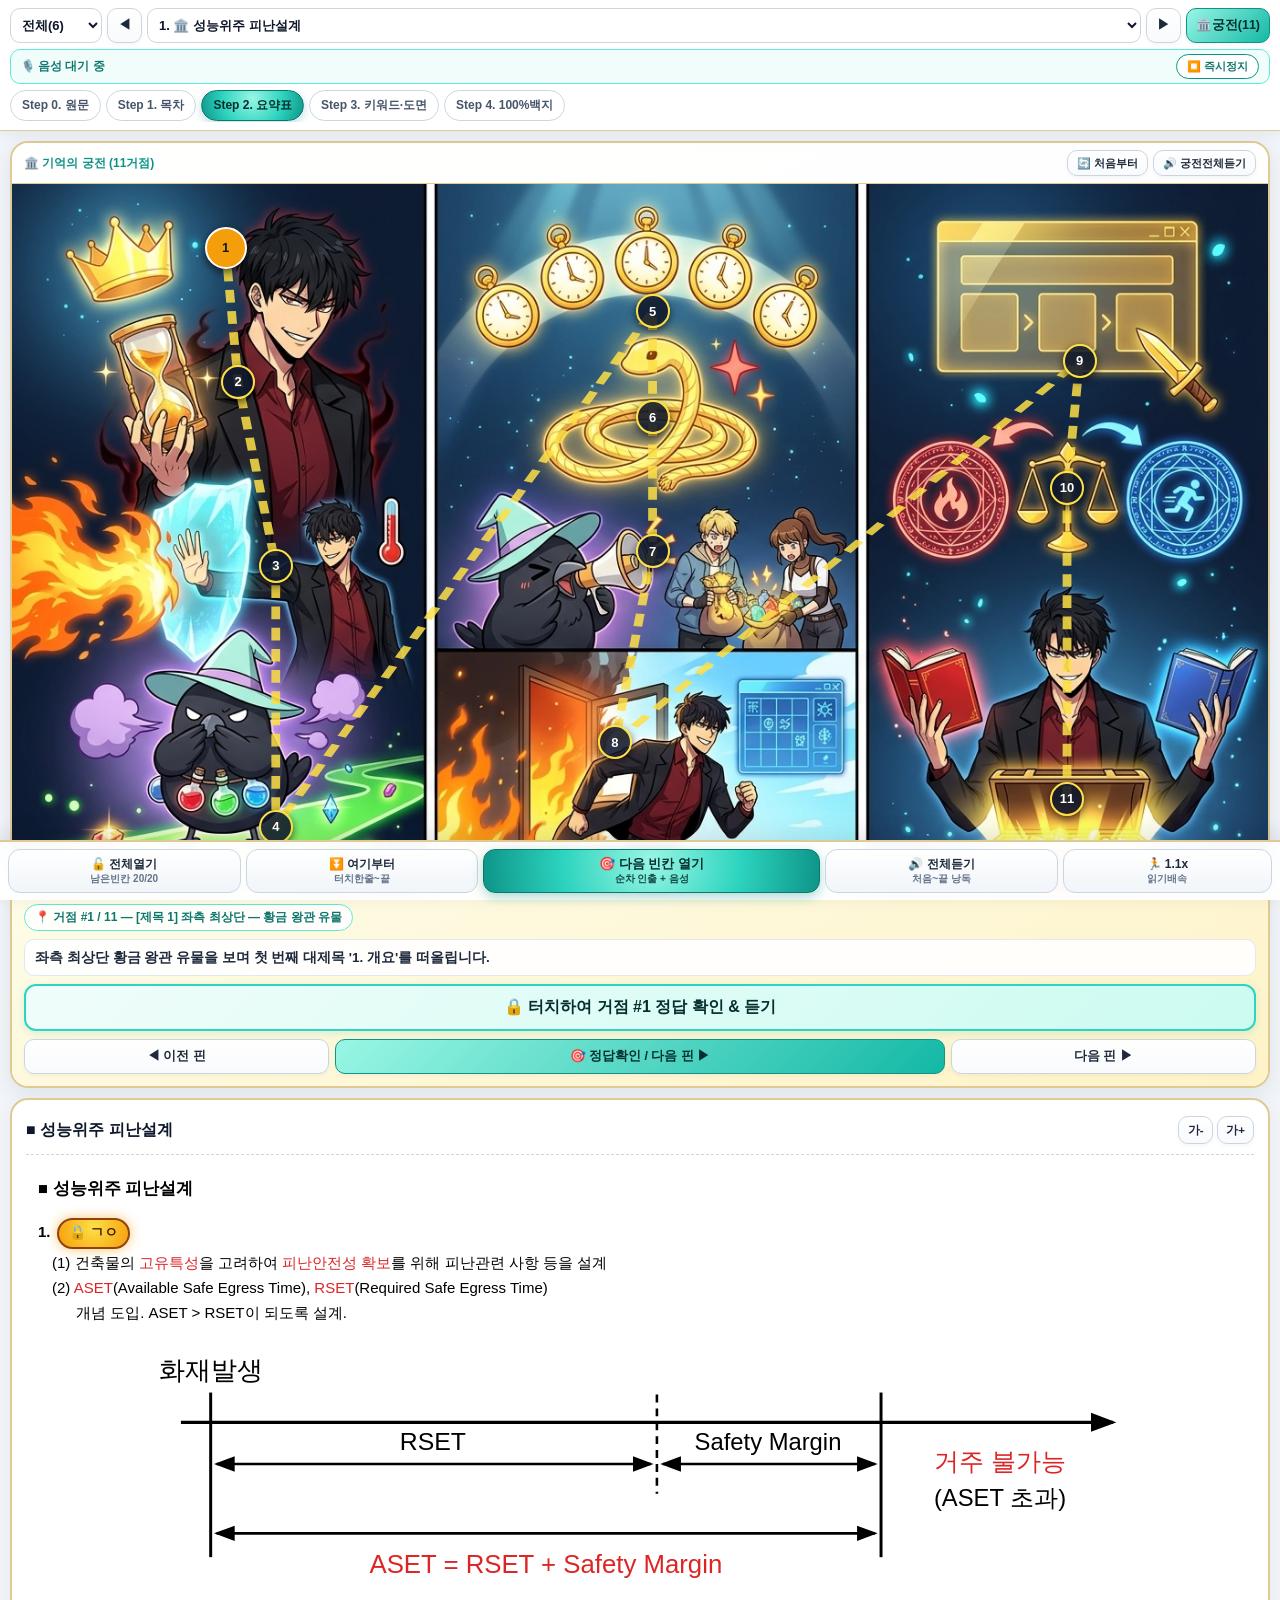
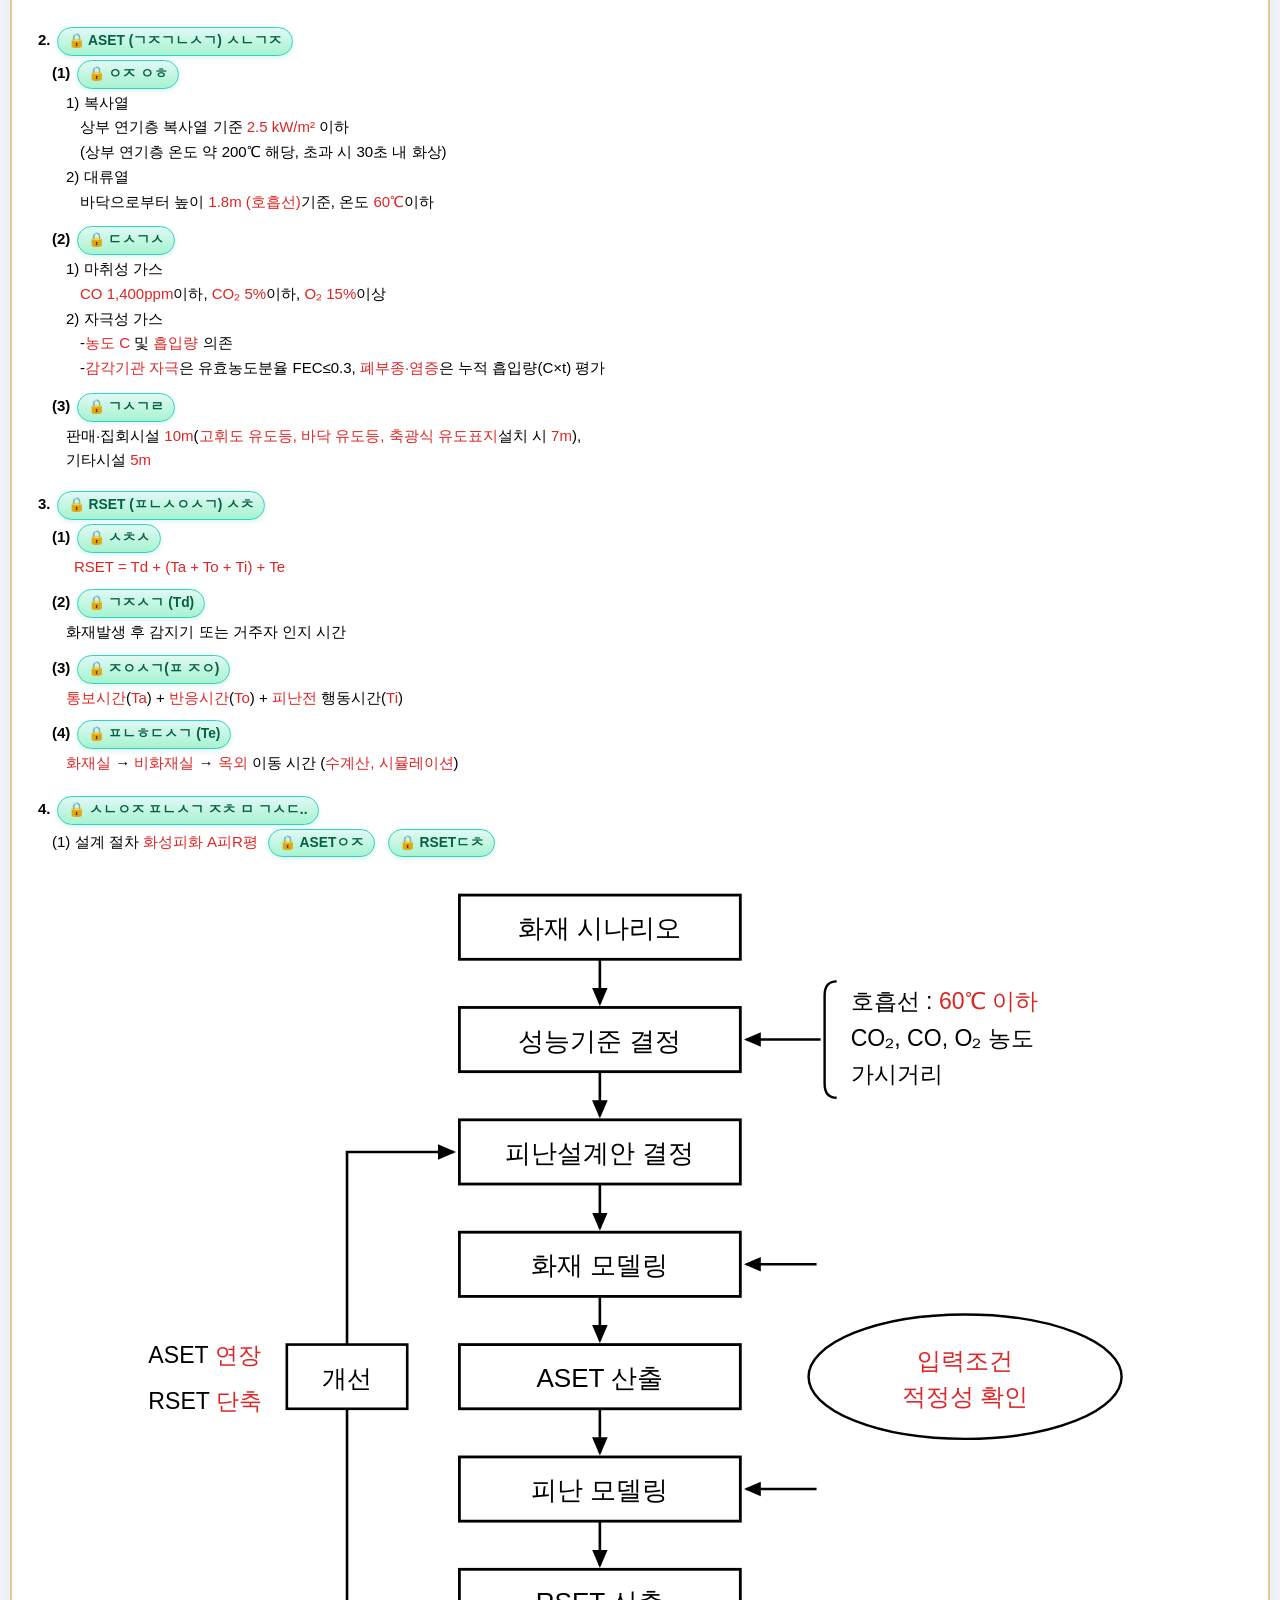
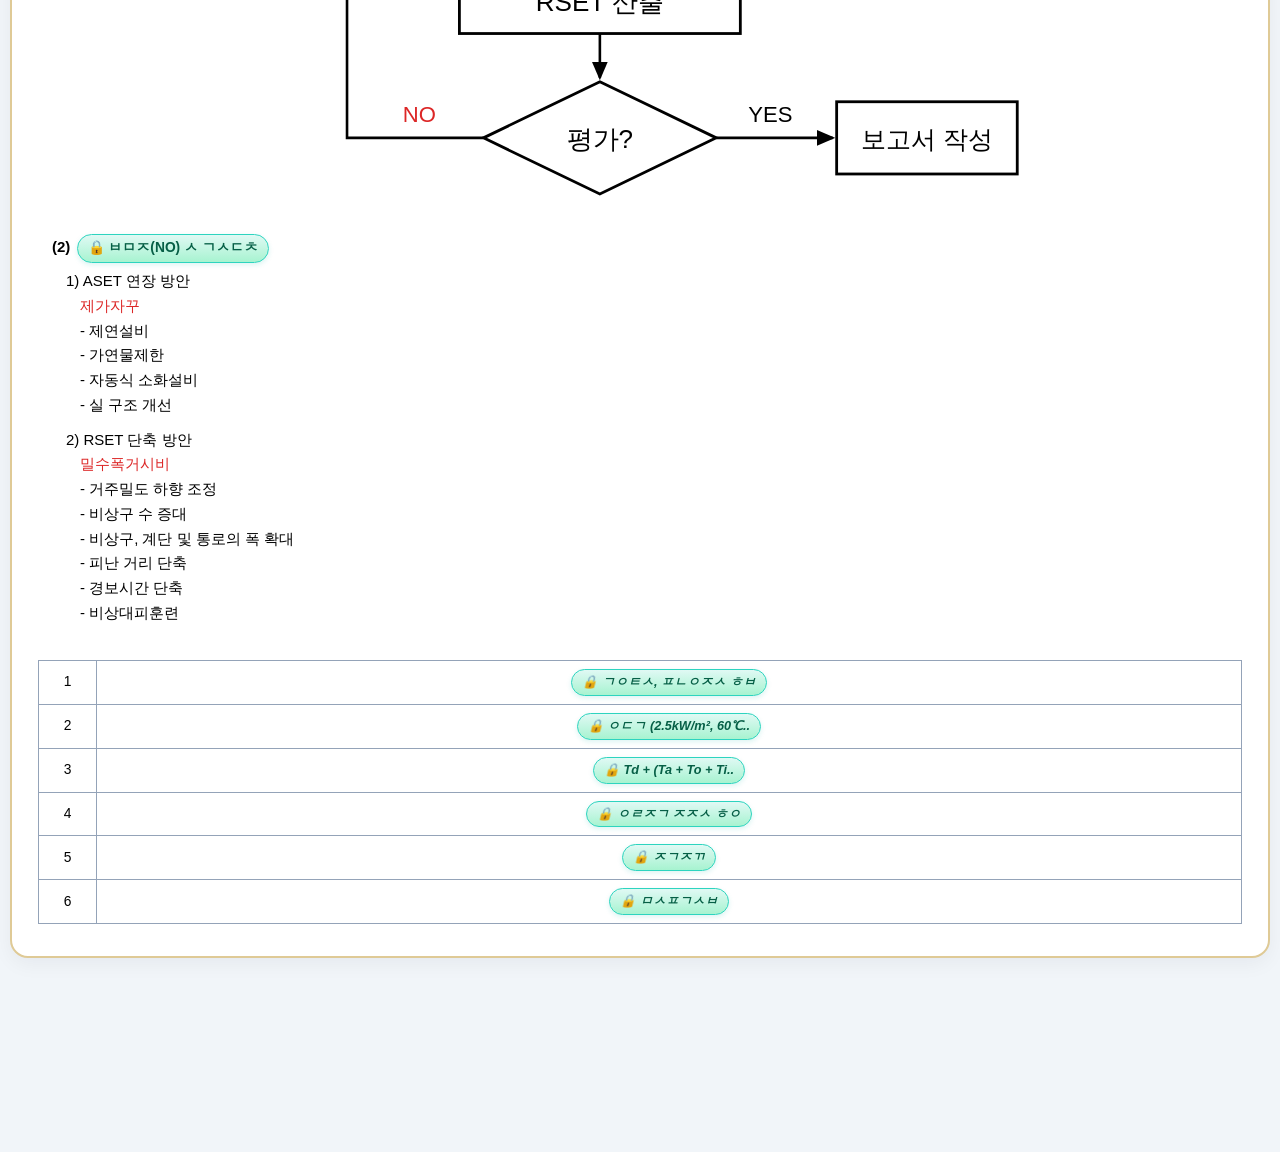
==== commit 92bcba5e: "ㅇ" ====
--- a/index.html
+++ b/index.html
@@ -4,8 +4,22 @@
 <meta charset="UTF-8">
 <meta name="viewport" content="width=device-width, initial-scale=1.0, maximum-scale=1.0, user-scalable=no">
 <meta name="referrer" content="no-referrer">
-<title>📱 소방기술사 모바일 학습 마스터</title>
+
+<!-- 📱 스마트폰 홈 화면 추가 시 진짜 앱(전체화면)처럼 실행되도록 설정 -->
+<meta name="mobile-web-app-capable" content="yes">
+<meta name="apple-mobile-web-app-capable" content="yes">
+<meta name="apple-mobile-web-app-status-bar-style" content="default">
+<meta name="apple-mobile-web-app-title" content="소방기술사">
+<meta name="application-name" content="소방기술사">
+<meta name="theme-color" content="#0d9488">
+
+<title>소방기술사 마스터</title>
+
+<!-- 📱 samguk_library 폴더의 아이콘을 홈 화면 바로가기 아이콘으로 연결 -->
 <link rel="icon" type="image/x-icon" href="samguk_library/ui_study_icons_3x3_8.ico">
+<link rel="shortcut icon" href="samguk_library/ui_study_icons_3x3_8.ico">
+<link rel="apple-touch-icon" sizes="180x180" href="samguk_library/ui_study_icons_3x3_8.ico">
+
 <style>
   :root {
     --teal-main: #0d9488;
@@ -103,16 +117,16 @@
     border-color: #0d9488;
   }
 
-  /* 삼성 브라우저 전용 음성 제어 바 */
+  /* 심플 음성 상태 바 */
   .m-audio-bar {
     display: flex;
     align-items: center;
     justify-content: space-between;
-    gap: 5px;
+    gap: 6px;
     background: #f0fdfa;
     border: 1.5px solid #5eead4;
     border-radius: 10px;
-    padding: 4px 8px;
+    padding: 4px 10px;
     font-size: 11.5px;
     font-weight: 800;
     color: #0f766e;
@@ -125,8 +139,8 @@
     text-overflow: ellipsis;
   }
   .m-mini-pill {
-    height: 26px;
-    padding: 0 9px;
+    height: 25px;
+    padding: 0 10px;
     border-radius: 999px;
     border: 1.5px solid #0d9488;
     background: #ffffff;
@@ -135,11 +149,6 @@
     font-weight: 900;
     cursor: pointer;
     flex-shrink: 0;
-  }
-  .m-mini-pill.active-mode {
-    background: #ccfbf1;
-    color: #042f2e;
-    border-color: #0d9488;
   }
 
   /* Step 0 ~ 4 가로 스크롤 탭 */
@@ -511,7 +520,7 @@
 </head>
 <body>
 
-<!-- 1. 상단 고정 네비게이션 & 음성 제어 바 -->
+<!-- 1. 상단 고정 네비게이션 -->
 <header class="m-header">
   <div class="m-nav-row">
     <select id="mCategorySelect" class="m-select" onchange="onCategoryChange()"></select>
@@ -521,10 +530,9 @@
     <button type="button" id="btnPalaceToggle" class="m-icon-btn" onclick="togglePalaceCard()">🏛️궁전</button>
   </div>
 
-  <!-- 삼성 브라우저 최적화 단일 음성 엔진 바 -->
+  <!-- 엣지TTS 완전 제거 — 단일 고음질 음성 상태창 -->
   <div class="m-audio-bar">
-    <span id="mAudioStatus" class="m-audio-status">🔊 삼성 브라우저 최적화 음성 준비됨</span>
-    <button type="button" id="btnEngineMode" class="m-mini-pill active-mode" onclick="toggleVoiceMode()">🎙️ 음성: 서연(고음질)</button>
+    <span id="mAudioStatus" class="m-audio-status">🎙️ 고음질 아나운서 음성 대기 중</span>
     <button type="button" class="m-mini-pill" onclick="stopSpeech()">⏹️ 즉시정지</button>
   </div>
 
@@ -580,7 +588,7 @@
 
 <div id="mToast" class="m-toast">⏬ 읽기 시작할 문단이나 표 칸을 터치하세요!</div>
 
-<!-- 단일 HTML5 오디오 플레이어 -->
+<!-- 단일 HTML5 오디오 플레이어 (엣지 TTS 완전 제거) -->
 <audio id="mHtmlAudioPlayer" preload="auto" playsinline webkit-playsinline style="display:none;"></audio>
 
 <!-- 4. 하단 고정 엄지손가락 컨트롤 독 바 -->
@@ -616,8 +624,9 @@
 
 <script>
 /* =========================================================================
-   📱 소방기술사 모바일 전용 코어 엔진 (삼성 인터넷 브라우저 완벽 최적화본)
-   - 세션 ID(speechSessionId) 잠금 방식으로 정지 시 화면 폭주 & 목소리 충돌 100% 차단
+   📱 소방기술사 모바일 전용 코어 엔진
+   - 엣지(Edge) TTS 및 브라우저 내장 speechSynthesis 100% 완전 제거
+   - samguk_library 아이콘 홈 화면 바로가기(PWA Manifest) 자동 연결
    ========================================================================= */
 const PRONUN_DICT = {
   "KCL": "케이씨엘", "KVL": "케이브이엘", "NTC": "엔티씨", "PTC": "피티씨",
@@ -663,18 +672,69 @@
 let speechTimer = null;
 let pickFromHereMode = false;
 let subnoteFontSize = parseFloat(localStorage.getItem('m_font_size')) || 15.5;
-
-// ★ 핵심: 재생 세션 고유 ID (정지나 새 문장 클릭 시 즉시 증가하여 이전 콜백을 100% 무효화)
 let speechSessionId = 0;
 
-// 음성 모드:
-// 'seoyeon' = 고음질 신경망 아나운서(서연) 단일 고정 (중간에 다른 목소리로 절대 안 바뀜!)
-// 'samsung' = 갤럭시/삼성 브라우저 내장 TTS 단일 고정
-let voiceMode = localStorage.getItem('m_samsung_voice_mode') || 'seoyeon';
-window._activeUtterances = [];
+/* 0. 삼성 인터넷 홈 화면 아이콘(samguk_library) 자동 생성기 */
+function setupHomeScreenAppIcon() {
+  try {
+    const baseUrl = window.location.href.split('?')[0].replace(/\/[^\/]*$/, '/');
+    const iconIcoUrl = baseUrl + 'samguk_library/ui_study_icons_3x3_8.ico';
+    const iconSheetUrl = baseUrl + 'samguk_library/ui_study_icons_3x3.png';
+
+    // 3x3 스프라이트 시트에서 첫 번째 아이콘만 정사각형(192x192)으로 잘라내어 선명한 홈 화면 아이콘 생성
+    const img = new Image();
+    img.crossOrigin = 'anonymous';
+    img.onload = () => {
+      try {
+        const canvas = document.createElement('canvas');
+        canvas.width = 192;
+        canvas.height = 192;
+        const ctx = canvas.getContext('2d');
+        const cellW = Math.floor(img.width / 3);
+        const cellH = Math.floor(img.height / 3);
+        ctx.drawImage(img, 0, 0, cellW, cellH, 0, 0, 192, 192);
+        const croppedDataUrl = canvas.toDataURL('image/png');
+
+        document.querySelectorAll('link[rel*="icon"]').forEach(el => {
+          el.href = croppedDataUrl;
+        });
+
+        attachWebManifest(croppedDataUrl, baseUrl);
+      } catch (e) {
+        attachWebManifest(iconIcoUrl, baseUrl);
+      }
+    };
+    img.onerror = () => {
+      attachWebManifest(iconIcoUrl, baseUrl);
+    };
+    img.src = iconSheetUrl;
+  } catch (e) {}
+}
+
+function attachWebManifest(iconUrl, baseUrl) {
+  const manifestObj = {
+    name: "소방기술사 기억의 궁전 마스터",
+    short_name: "소방기술사",
+    start_url: baseUrl + "m.html",
+    display: "standalone",
+    background_color: "#f1f5f9",
+    theme_color: "#0d9488",
+    icons: [
+      { src: iconUrl, sizes: "192x192", type: "image/png" },
+      { src: iconUrl, sizes: "512x512", type: "image/png" }
+    ]
+  };
+  const blob = new Blob([JSON.stringify(manifestObj)], { type: 'application/manifest+json' });
+  const link = document.createElement('link');
+  link.rel = 'manifest';
+  link.href = URL.createObjectURL(blob);
+  document.head.appendChild(link);
+}
 
 /* 1. 부팅 초기화 */
 window.addEventListener('DOMContentLoaded', () => {
+  setupHomeScreenAppIcon();
+
   allTopics = window.STUDY_TOPICS || [];
   window.MEMORY_PALACES = window.MEMORY_PALACES || {};
 
@@ -686,12 +746,6 @@
     }
   });
 
-  if ('speechSynthesis' in window) {
-    window.speechSynthesis.getVoices();
-    window.speechSynthesis.onvoiceschanged = () => window.speechSynthesis.getVoices();
-  }
-
-  updateVoiceModeButtonUI();
   document.documentElement.style.setProperty('--subnote-size', subnoteFontSize + 'px');
   updateRateButtonUI();
   initCategorySelector();
@@ -1217,33 +1271,11 @@
 }
 
 /* =========================================================================
-   🔊 5. 삼성 인터넷 브라우저 전용 무충돌 단일 TTS 엔진
-   - 한 번에 오직 하나의 음성 엔진만 구동 (절대 도중에 목소리가 바뀌지 않음)
-   - 정지(stopSpeech) 시 speechSessionId를 즉시 변경하여 화면 폭주 원천 차단
+   🔊 5. 순수 단일 신경망 오디오 엔진 (엣지 TTS / speechSynthesis 완전 삭제)
    ========================================================================= */
 function setAudioStatus(msg) {
   const el = document.getElementById('mAudioStatus');
   if (el) el.textContent = msg;
-}
-
-function updateVoiceModeButtonUI() {
-  const btn = document.getElementById('btnEngineMode');
-  if (!btn) return;
-  if (voiceMode === 'seoyeon') {
-    btn.textContent = '🎙️ 음성: 서연(고음질)';
-    btn.classList.add('active-mode');
-  } else {
-    btn.textContent = '🎙️ 음성: 삼성기본TTS';
-    btn.classList.remove('active-mode');
-  }
-}
-
-function toggleVoiceMode() {
-  stopSpeech();
-  voiceMode = (voiceMode === 'seoyeon') ? 'samsung' : 'seoyeon';
-  localStorage.setItem('m_samsung_voice_mode', voiceMode);
-  updateVoiceModeButtonUI();
-  speakTextNow(voiceMode === 'seoyeon' ? '고음질 서연 아나운서 음성으로 고정되었습니다.' : '삼성 브라우저 기본 음성으로 고정되었습니다.');
 }
 
 function refineSpeechText(raw) {
@@ -1274,9 +1306,8 @@
   return text;
 }
 
-// ★ 정지 함수: 이벤트 핸들러를 먼저 모두 null로 끊은 뒤 정지시켜야 삼성 브라우저가 에러로 오작동하지 않음!
 function stopSpeech() {
-  speechSessionId++; // 이전 재생 세션 번호표 즉시 폐기 (화면 폭주 완벽 차단!)
+  speechSessionId++;
   isSpeakingQueue = false;
 
   if (speechTimer) {
@@ -1284,7 +1315,6 @@
     speechTimer = null;
   }
 
-  // 1) HTML5 오디오 이벤트 핸들러 먼저 분리 후 정지
   const audioEl = document.getElementById('mHtmlAudioPlayer');
   if (audioEl) {
     audioEl.onended = null;
@@ -1296,31 +1326,15 @@
     } catch (e) {}
   }
 
-  // 2) 삼성 내장 TTS 이벤트 핸들러 먼저 분리 후 정지
-  if (window._activeUtterances && window._activeUtterances.length) {
-    window._activeUtterances.forEach(u => {
-      u.onstart = null;
-      u.onend = null;
-      u.onerror = null;
-    });
-    window._activeUtterances = [];
-  }
-  if ('speechSynthesis' in window) {
-    try {
-      window.speechSynthesis.cancel();
-    } catch (e) {}
-  }
-
   document.querySelectorAll('.tts-reading-row').forEach(el => el.classList.remove('tts-reading-row'));
   const btn = document.getElementById('btnDockSpeakAll');
   const lbl = document.getElementById('lblSpeakAllBtn');
   if (btn) btn.classList.remove('active');
   if (lbl) lbl.textContent = '🔊 전체듣기';
-  setAudioStatus('🔊 대기 중');
-}
-
-// 1) 서연(고음질 신경망) 단일 스트리밍 재생기 (다른 목소리로 절대 넘어가지 않음)
-function playSeoyeonVoice(cleanText, mySessionId, onEndCallback) {
+  setAudioStatus('🎙️ 음성 대기 중');
+}
+
+function playSingleAudioStream(cleanText, mySessionId, onEndCallback) {
   const audioEl = document.getElementById('mHtmlAudioPlayer');
   if (!cleanText || !audioEl || mySessionId !== speechSessionId) return;
 
@@ -1328,11 +1342,10 @@
   let chunkIdx = 0;
 
   const playNextChunk = () => {
-    // 정지 버튼이 눌렸거나 다른 문장이 시작되었으면 즉시 중단!
     if (mySessionId !== speechSessionId) return;
 
     if (chunkIdx >= chunks.length) {
-      setAudioStatus('🔊 재생 완료');
+      setAudioStatus('🎙️ 재생 완료');
       if (onEndCallback) onEndCallback();
       return;
     }
@@ -1357,7 +1370,7 @@
 
     audioEl.onplaying = () => {
       if (mySessionId !== speechSessionId) return;
-      setAudioStatus(`🔊 읽는 중: ${curText.slice(0, 18)}...`);
+      setAudioStatus(`🔊 읽는 중: ${curText.slice(0, 20)}...`);
     };
 
     audioEl.onended = () => {
@@ -1367,79 +1380,16 @@
 
     audioEl.onerror = () => {
       if (mySessionId !== speechSessionId) return;
-      setAudioStatus('⚠️ 네트워크 지연으로 현재 줄 건너뜀');
       if (onEndCallback) onEndCallback();
     };
 
     const p = audioEl.play();
     if (p !== undefined) {
-      p.catch(() => {
-        if (mySessionId !== speechSessionId) return;
-        setAudioStatus('⚠️ 화면의 재생 버튼을 다시 터치해 주세요');
-      });
+      p.catch(() => {});
     }
   };
 
   playNextChunk();
-}
-
-// 2) 삼성 브라우저 내장 TTS 단일 재생기 (안드로이드 ko_KR / ko-KR 완벽 대응)
-function playSamsungNativeVoice(cleanText, mySessionId, onEndCallback) {
-  if (!('speechSynthesis' in window) || mySessionId !== speechSessionId) return;
-
-  try {
-    window.speechSynthesis.cancel();
-  } catch (e) {}
-
-  // 삼성 브라우저는 cancel() 직후 60ms 숨고르기를 주어야 문장이 씹히지 않음
-  speechTimer = setTimeout(() => {
-    if (mySessionId !== speechSessionId) return;
-
-    const u = new SpeechSynthesisUtterance(cleanText);
-    window._activeUtterances.push(u);
-
-    const allVoices = window.speechSynthesis.getVoices() || [];
-    const koVoice = allVoices.find(v => {
-      const l = (v.lang || '').toLowerCase();
-      return l.includes('ko_kr') || l.includes('ko-kr') || l === 'ko';
-    });
-    if (koVoice) u.voice = koVoice;
-
-    u.lang = 'ko-KR';
-    u.rate = ttsRate;
-    u.volume = 1.0;
-
-    u.onstart = () => {
-      if (mySessionId !== speechSessionId) return;
-      setAudioStatus(`🔊 [삼성TTS] 읽는 중: ${cleanText.slice(0, 18)}...`);
-    };
-
-    u.onend = () => {
-      if (mySessionId !== speechSessionId) return;
-      setAudioStatus('🔊 재생 완료');
-      if (onEndCallback) onEndCallback();
-    };
-
-    u.onerror = () => {
-      // 정지 버튼 때문에 발생한 에러는 세션ID가 달라서 여기서 100% 차단됨
-      if (mySessionId !== speechSessionId) return;
-      setAudioStatus('⚠️ 삼성 TTS 응답 없음 — 상단 [음성: 서연] 모드를 사용해 보세요');
-    };
-
-    try {
-      window.speechSynthesis.resume();
-      window.speechSynthesis.speak(u);
-    } catch (e) {}
-  }, 65);
-}
-
-function speakSingleCleanedText(cleanText, mySessionId, onEndCallback) {
-  if (!cleanText || mySessionId !== speechSessionId) return;
-  if (voiceMode === 'samsung') {
-    playSamsungNativeVoice(cleanText, mySessionId, onEndCallback);
-  } else {
-    playSeoyeonVoice(cleanText, mySessionId, onEndCallback);
-  }
 }
 
 function speakTextNow(rawText) {
@@ -1447,7 +1397,7 @@
   const mySessionId = speechSessionId;
   const clean = refineSpeechText(rawText);
   if (!clean) return;
-  speakSingleCleanedText(clean, mySessionId, null);
+  playSingleAudioStream(clean, mySessionId, null);
 }
 
 function collectReadableRows() {
@@ -1494,7 +1444,6 @@
   let idx = 0;
 
   const playNext = () => {
-    // 세션 ID가 바뀌었거나 정지 상태면 즉시 종료 (화면 넘어감 원천 차단)
     if (!isSpeakingQueue || mySessionId !== speechSessionId || idx >= units.length) {
       if (mySessionId === speechSessionId) stopSpeech();
       return;
@@ -1514,9 +1463,9 @@
       return;
     }
 
-    speakSingleCleanedText(clean, mySessionId, () => {
+    playSingleAudioStream(clean, mySessionId, () => {
       if (!isSpeakingQueue || mySessionId !== speechSessionId) return;
-      speechTimer = setTimeout(playNext, 180);
+      speechTimer = setTimeout(playNext, 160);
     });
   };
 
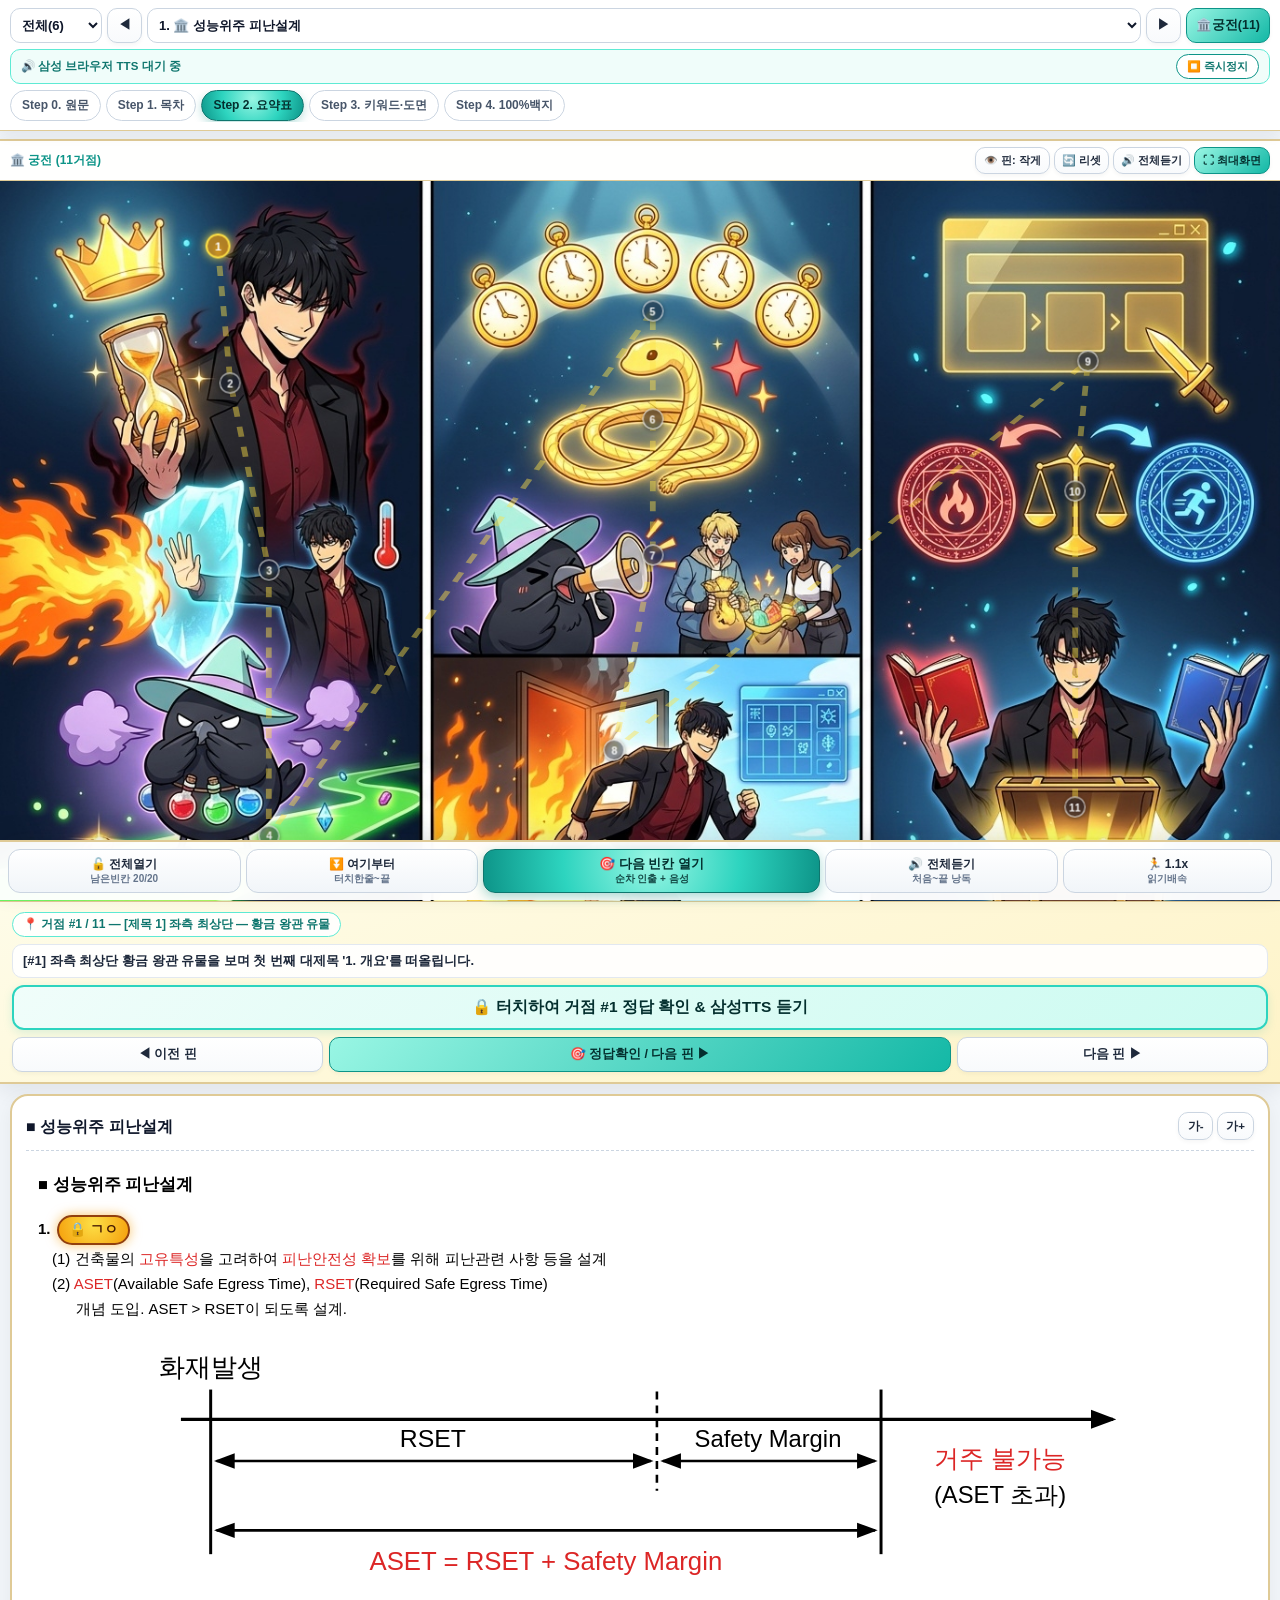
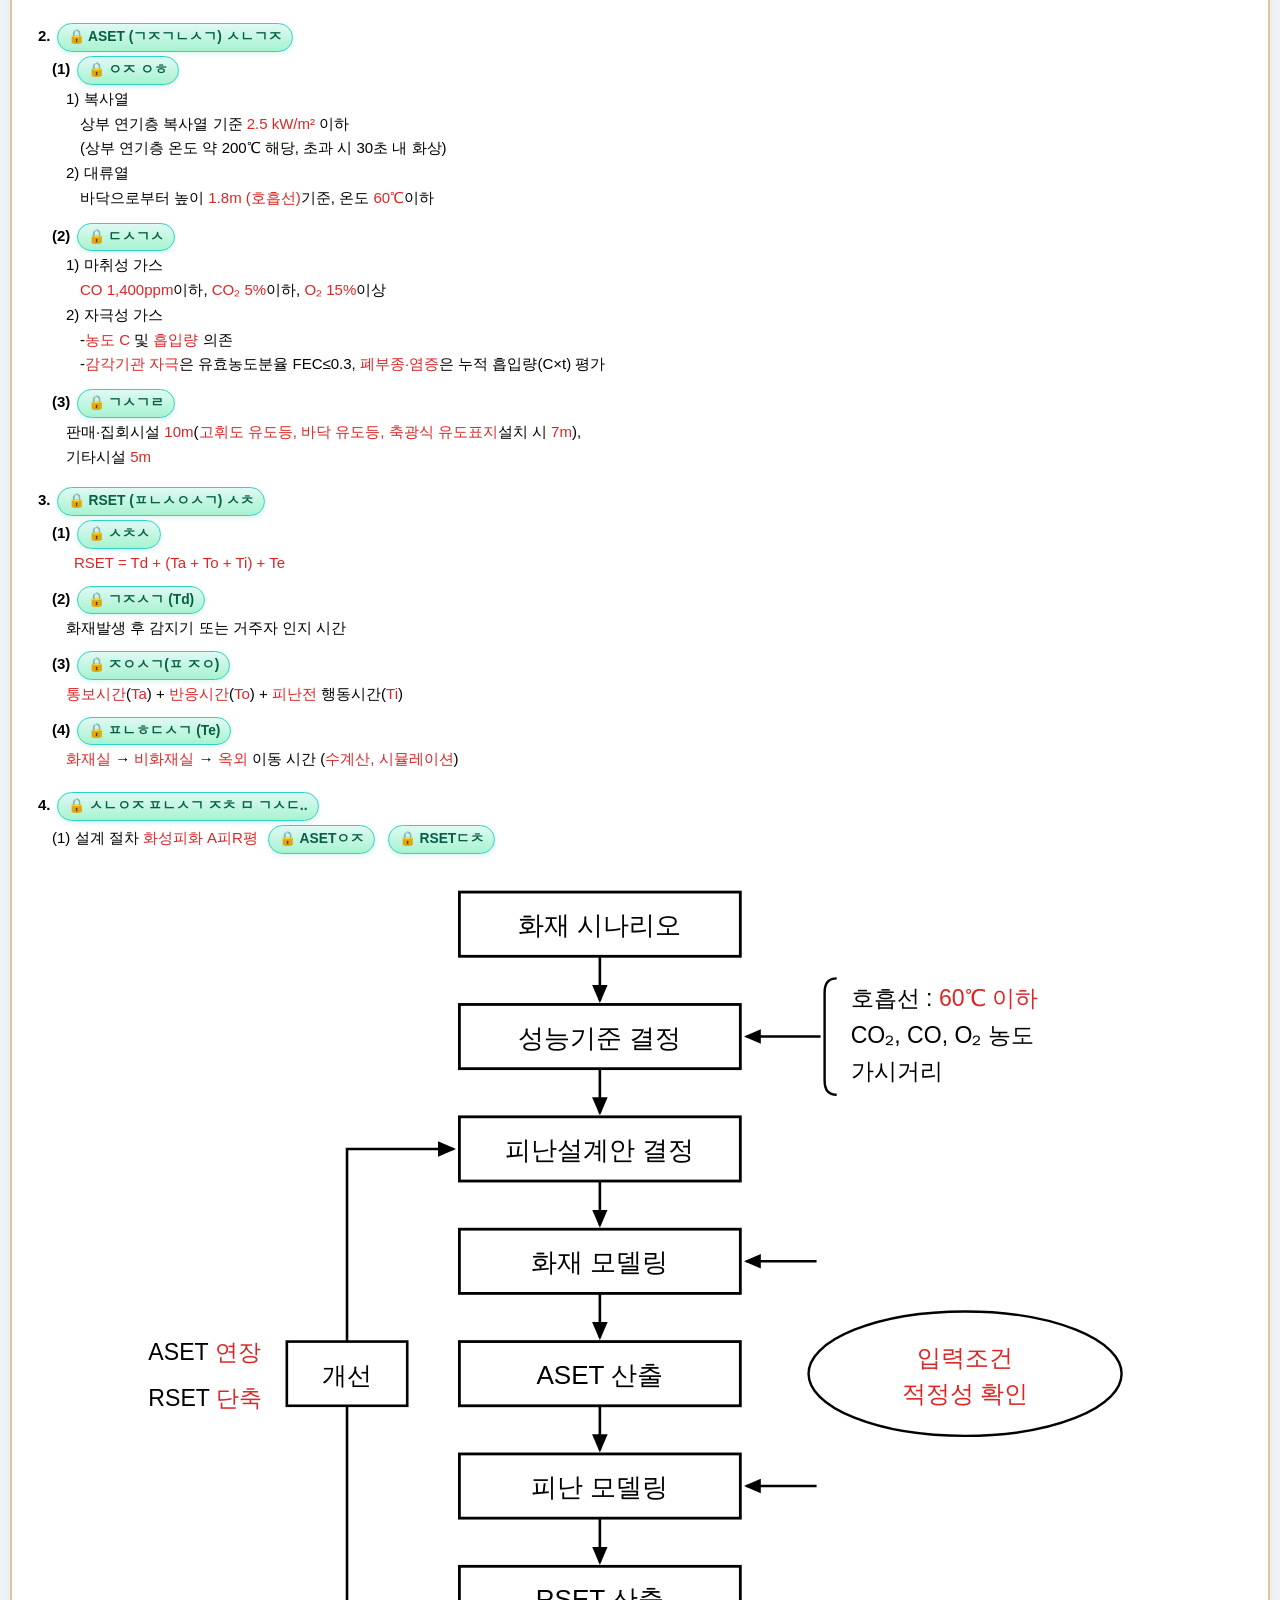
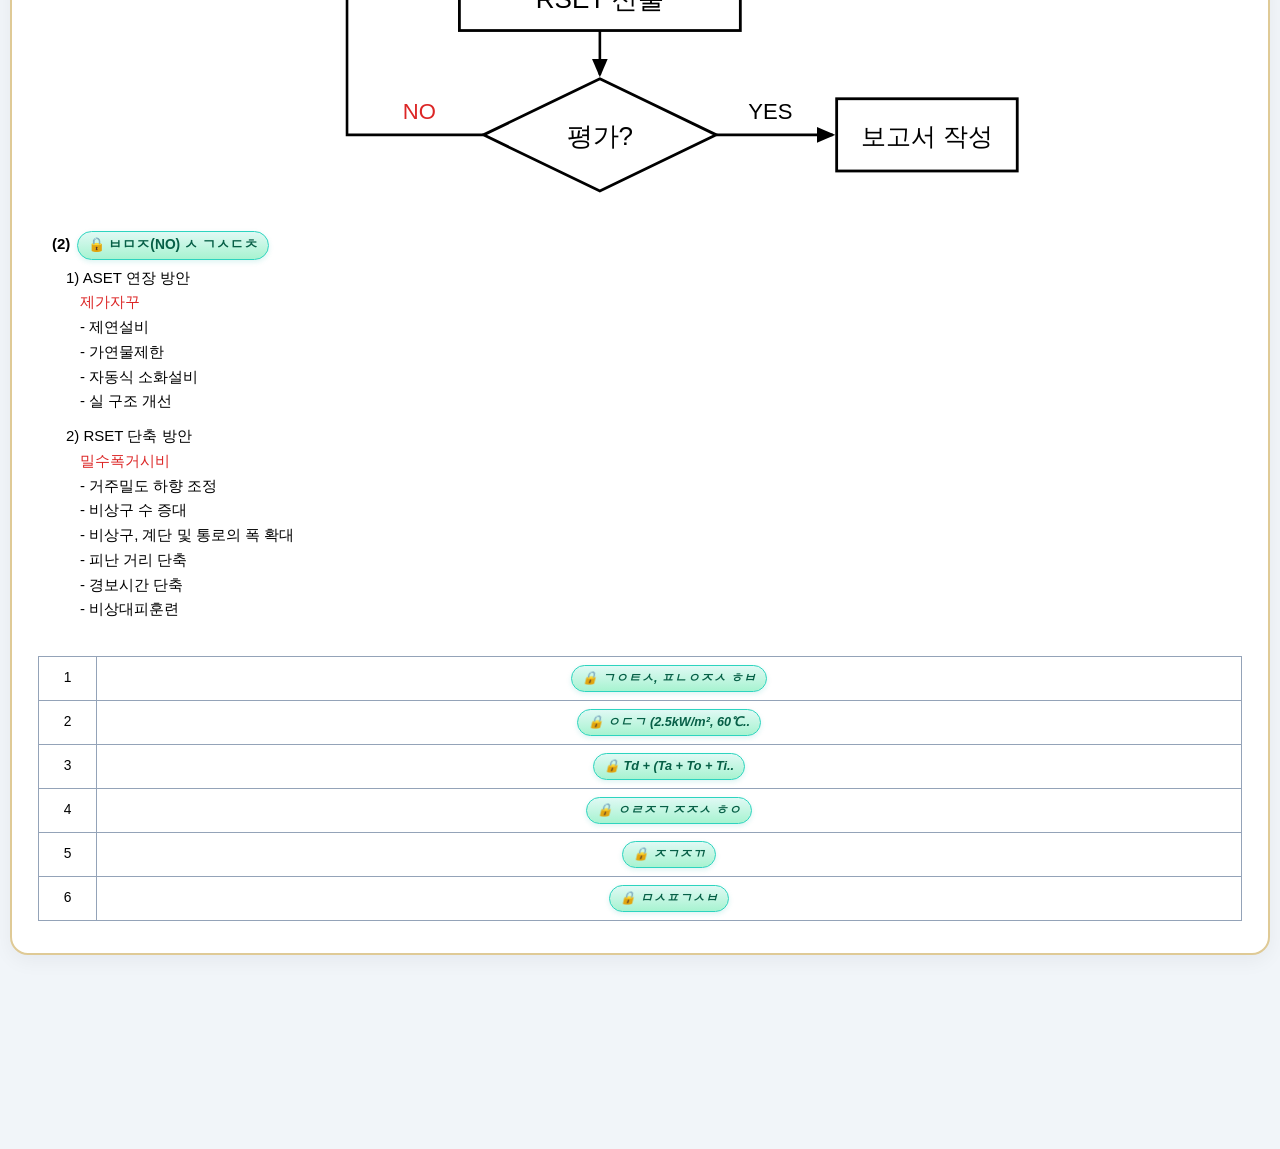
==== commit 31bc0a30: "ㅇ" ====
--- a/index.html
+++ b/index.html
@@ -3,7 +3,6 @@
 <head>
 <meta charset="UTF-8">
 <meta name="viewport" content="width=device-width, initial-scale=1.0, maximum-scale=1.0, user-scalable=no">
-<meta name="referrer" content="no-referrer">
 
 <!-- 📱 스마트폰 홈 화면 추가 시 진짜 앱(전체화면)처럼 실행되도록 설정 -->
 <meta name="mobile-web-app-capable" content="yes">
@@ -117,7 +116,7 @@
     border-color: #0d9488;
   }
 
-  /* 심플 음성 상태 바 */
+  /* 삼성 브라우저 단독 TTS 상태 바 */
   .m-audio-bar {
     display: flex;
     align-items: center;
@@ -182,12 +181,14 @@
     box-shadow: 0 3px 8px rgba(13, 148, 136, 0.28);
   }
 
-  /* 2. 기억의 궁전 모바일 카드 */
+  /* =========================================================================
+     2. 기억의 궁전 모바일 카드 & [⛶ 최대화면] 전용 뷰어 모드
+     ========================================================================= */
   .m-palace-card {
-    margin: 10px 10px 0;
+    margin: 8px 0 0 0; /* 좌우 여백 제거하여 기본 화면에서도 가로폭 100% 활용 */
     background: linear-gradient(155deg, #fdfcf6 0%, #f8f6e8 100%);
-    border: 2px solid var(--gold-border);
-    border-radius: 18px;
+    border-top: 2px solid var(--gold-border);
+    border-bottom: 2px solid var(--gold-border);
     overflow: hidden;
     box-shadow: 0 6px 20px rgba(15, 23, 42, 0.08);
     display: none;
@@ -200,20 +201,23 @@
     display: flex;
     align-items: center;
     justify-content: space-between;
-    padding: 7px 12px;
-    background: rgba(255, 255, 255, 0.9);
+    padding: 6px 10px;
+    background: rgba(255, 255, 255, 0.94);
     border-bottom: 1px solid var(--gold-border);
     font-size: 12px;
     font-weight: 900;
     color: var(--teal-main);
+    gap: 4px;
+    flex-wrap: wrap;
   }
 
   .m-palace-viewport {
     position: relative;
     width: 100%;
     aspect-ratio: 16 / 9;
-    background: #1e293b;
+    background: #0f172a;
     overflow: hidden;
+    user-select: none;
   }
 
   .m-palace-img {
@@ -230,74 +234,86 @@
     height: 100%;
     pointer-events: none;
     z-index: 4;
-  }
-
+    transition: opacity 0.2s ease;
+  }
+
+  /* ★ 방안 2-A: 반투명 유리 점(Glass Dot) 초소형 거점 핀 스타일 */
   .m-pin {
     position: absolute;
-    width: 34px;
-    height: 34px;
+    width: 21px;
+    height: 21px;
     transform: translate(-50%, -50%);
     border-radius: 999px;
-    background: rgba(15, 23, 42, 0.88);
-    border: 2px solid #fde047;
-    color: #ffffff;
-    font-size: 13px;
+    background: rgba(15, 23, 42, 0.48);
+    backdrop-filter: blur(2px);
+    -webkit-backdrop-filter: blur(2px);
+    border: 1.2px solid rgba(255, 255, 255, 0.82);
+    color: rgba(255, 255, 255, 0.96);
+    font-size: 10.5px;
     font-weight: 900;
     display: flex;
     align-items: center;
     justify-content: center;
     z-index: 10;
     cursor: pointer;
-    box-shadow: 0 3px 8px rgba(0,0,0,0.65);
-    transition: transform 0.18s ease;
+    box-shadow: 0 1px 4px rgba(0,0,0,0.45);
+    transition: all 0.16s ease;
+  }
+  /* 터치 영역은 넓게 유지하여 작은 점이라도 손가락으로 쉽게 눌리도록 처리 */
+  .m-pin::after {
+    content: '';
+    position: absolute;
+    inset: -8px;
   }
   .m-pin.current {
-    width: 42px;
-    height: 42px;
-    background: #f59e0b;
-    border: 2.5px solid #ffffff;
-    color: #0f172a;
+    width: 25px;
+    height: 25px;
+    background: rgba(245, 158, 11, 0.68);
+    border: 2px solid #fde047;
+    color: #ffffff;
+    font-size: 11.5px;
     z-index: 15;
-    animation: mPinPulse 1.4s infinite ease-in-out;
+    box-shadow: 0 0 10px rgba(253, 224, 71, 0.95);
+    animation: mGlassPulse 1.5s infinite ease-in-out;
   }
   .m-pin.cleared {
-    background: #059669;
-    border-color: #a7f3d0;
+    background: rgba(16, 185, 129, 0.45);
+    border-color: rgba(167, 243, 208, 0.9);
     color: #ecfdf5;
   }
-  @keyframes mPinPulse {
-    0%, 100% { transform: translate(-50%, -50%) scale(1); box-shadow: 0 0 10px #fde047; }
-    50% { transform: translate(-50%, -50%) scale(1.16); box-shadow: 0 0 20px #fde047; }
-  }
-
-  .m-pin-tag {
-    position: absolute;
-    top: 102%;
-    left: 50%;
-    transform: translateX(-50%);
-    background: rgba(15, 23, 42, 0.92);
-    color: #fde047;
-    border: 1px solid #f59e0b;
-    border-radius: 5px;
-    padding: 1px 6px;
-    font-size: 10.5px;
-    font-weight: 800;
-    white-space: nowrap;
-    pointer-events: none;
-  }
-  .m-pin.cleared .m-pin-tag {
-    background: rgba(6, 78, 59, 0.94);
-    color: #a7f3d0;
-    border-color: #34d399;
-  }
-
+  @keyframes mGlassPulse {
+    0%, 100% { transform: translate(-50%, -50%) scale(1); }
+    50% { transform: translate(-50%, -50%) scale(1.15); }
+  }
+
+  /* ★ 방안 2-C: 핀 크기 조절 (초소형 / 숨김) 상태 클래스 */
+  .m-palace-viewport.pin-size-micro .m-pin {
+    width: 14px;
+    height: 14px;
+    font-size: 8px;
+    background: rgba(15, 23, 42, 0.38);
+    border-width: 1px;
+  }
+  .m-palace-viewport.pin-size-micro .m-pin.current {
+    width: 18px;
+    height: 18px;
+    font-size: 9.5px;
+    background: rgba(245, 158, 11, 0.65);
+  }
+  .m-palace-viewport.pin-size-hidden .m-pin,
+  .m-palace-viewport.pin-size-hidden .m-palace-svg {
+    opacity: 0 !important;
+    pointer-events: none !important;
+  }
+
+  /* 일반 모드 궁전 하단 설명 콘솔 */
   .m-palace-console {
-    padding: 12px;
+    padding: 10px 12px;
     background: linear-gradient(160deg, #fefce8 0%, #fef3c7 100%);
     border-top: 1.5px solid var(--gold-border);
     display: flex;
     flex-direction: column;
-    gap: 8px;
+    gap: 7px;
   }
   .m-palace-room {
     font-size: 12px;
@@ -305,7 +321,7 @@
     color: #0f766e;
     background: rgba(255,255,255,0.9);
     border: 1px solid #5eead4;
-    padding: 4px 10px;
+    padding: 3px 10px;
     border-radius: 999px;
     align-self: flex-start;
   }
@@ -313,19 +329,19 @@
     background: rgba(255,255,255,0.92);
     border: 1px solid #e2e8f0;
     border-radius: 10px;
-    padding: 8px 10px;
-    font-size: 13.5px;
+    padding: 7px 10px;
+    font-size: 13px;
     font-weight: 700;
-    line-height: 1.45;
+    line-height: 1.42;
     color: #1e293b;
   }
   .m-palace-answer {
     background: linear-gradient(135deg, #f0fdfa 0%, #ccfbf1 100%);
     border: 2px solid #2dd4bf;
     border-radius: 12px;
-    padding: 11px 10px;
+    padding: 10px;
     text-align: center;
-    font-size: 16px;
+    font-size: 15.5px;
     font-weight: 900;
     color: #042f2e;
     cursor: pointer;
@@ -335,6 +351,79 @@
     display: grid;
     grid-template-columns: 1fr 2fr 1fr;
     gap: 6px;
+  }
+
+  /* =========================================================================
+     ★ 방안 1-C: [⛶ 최대화면(가로/세로 꽉 차게)] 전용 뷰어 모드 스타일
+     ========================================================================= */
+  .m-palace-card.fullscreen-mode {
+    position: fixed !important;
+    inset: 0 !important;
+    z-index: 3000 !important;
+    margin: 0 !important;
+    border: none !important;
+    border-radius: 0 !important;
+    background: #020617 !important;
+    display: flex !important;
+    flex-direction: column !important;
+    justify-content: space-between !important;
+    width: 100vw !important;
+    height: 100dvh !important;
+  }
+
+  .m-palace-card.fullscreen-mode .m-palace-top {
+    background: rgba(15, 23, 42, 0.86) !important;
+    border-bottom: 1px solid rgba(255, 255, 255, 0.15) !important;
+    color: #5eead4 !important;
+    padding: 8px 12px !important;
+    z-index: 3010;
+  }
+
+  /* 전체화면 시 그림 영역이 화면 중앙에 최대 크기로 배치됨 (핀 좌표 100% 일치 유지) */
+  .m-palace-card.fullscreen-mode .m-palace-viewport {
+    margin: auto !important;
+    width: 100vw !important;
+    max-height: calc(100dvh - 126px) !important;
+    aspect-ratio: 16 / 9 !important;
+    background: #000000 !important;
+    box-shadow: 0 0 30px rgba(0,0,0,0.9);
+  }
+
+  /* 휴대폰을 가로로 눕혔을 때(Landscape) 화면 높이에 꽉 차게 확장 */
+  @media (orientation: landscape) {
+    .m-palace-card.fullscreen-mode .m-palace-viewport {
+      height: calc(100dvh - 96px) !important;
+      width: calc((100dvh - 96px) * 1.7778) !important;
+      max-width: 100vw !important;
+    }
+  }
+
+  /* 전체화면 하단 반투명 미니 자막 컨트롤 바 */
+  .m-palace-card.fullscreen-mode .m-palace-console {
+    background: rgba(15, 23, 42, 0.90) !important;
+    backdrop-filter: blur(12px) !important;
+    -webkit-backdrop-filter: blur(12px) !important;
+    border-top: 1px solid rgba(255, 255, 255, 0.18) !important;
+    padding: 8px 10px calc(8px + env(safe-area-inset-bottom)) !important;
+    gap: 5px !important;
+    z-index: 3010;
+  }
+  .m-palace-card.fullscreen-mode .m-palace-room {
+    display: none !important; /* 전체화면에서는 공간 절약을 위해 방 제목 생략 */
+  }
+  .m-palace-card.fullscreen-mode .m-palace-story {
+    background: rgba(30, 41, 59, 0.85) !important;
+    border-color: rgba(148, 163, 184, 0.3) !important;
+    color: #f8fafc !important;
+    font-size: 12.5px !important;
+    padding: 5px 9px !important;
+    white-space: nowrap;
+    overflow: hidden;
+    text-overflow: ellipsis;
+  }
+  .m-palace-card.fullscreen-mode .m-palace-answer {
+    padding: 7px 10px !important;
+    font-size: 14.5px !important;
   }
 
   /* 3. 서브노트 본문 영역 */
@@ -530,9 +619,9 @@
     <button type="button" id="btnPalaceToggle" class="m-icon-btn" onclick="togglePalaceCard()">🏛️궁전</button>
   </div>
 
-  <!-- 엣지TTS 완전 제거 — 단일 고음질 음성 상태창 -->
+  <!-- 삼성 브라우저 내장 TTS 단독 고정 상태창 (서연/클라우드 완전 제거) -->
   <div class="m-audio-bar">
-    <span id="mAudioStatus" class="m-audio-status">🎙️ 고음질 아나운서 음성 대기 중</span>
+    <span id="mAudioStatus" class="m-audio-status">🔊 삼성 브라우저 TTS 단독 고정됨</span>
     <button type="button" class="m-mini-pill" onclick="stopSpeech()">⏹️ 즉시정지</button>
   </div>
 
@@ -545,17 +634,19 @@
   </div>
 </header>
 
-<!-- 2. 기억의 궁전 뷰어 -->
+<!-- 2. 기억의 궁전 뷰어 (최대화면 모드 & 반투명 초소형 유리 핀 탑재) -->
 <section id="mPalaceCard" class="m-palace-card">
   <div class="m-palace-top">
     <span id="mPalaceTitle">🏛️ 기억의 궁전</span>
-    <div style="display:flex; gap:5px;">
-      <button type="button" class="m-icon-btn" style="height:26px; font-size:11px;" onclick="resetPalaceTour()">🔄 처음부터</button>
-      <button type="button" class="m-icon-btn" style="height:26px; font-size:11px;" onclick="speakAllPalacePins()">🔊 궁전전체듣기</button>
+    <div style="display:flex; gap:4px; align-items:center;">
+      <button type="button" id="btnPinSizeToggle" class="m-icon-btn" style="height:27px; font-size:11px; padding:0 8px;" onclick="cyclePalacePinSize()">👁️ 핀: 작게</button>
+      <button type="button" class="m-icon-btn" style="height:27px; font-size:11px; padding:0 7px;" onclick="resetPalaceTour()">🔄 리셋</button>
+      <button type="button" class="m-icon-btn" style="height:27px; font-size:11px; padding:0 7px;" onclick="speakAllPalacePins()">🔊 전체듣기</button>
+      <button type="button" id="btnPalaceFullscreen" class="m-icon-btn active" style="height:27px; font-size:11px; padding:0 8px;" onclick="togglePalaceFullscreen()">⛶ 최대화면</button>
     </div>
   </div>
 
-  <div class="m-palace-viewport">
+  <div id="mPalaceViewport" class="m-palace-viewport" ondblclick="togglePalaceFullscreen()">
     <img id="mPalaceImg" class="m-palace-img" alt="기억의 궁전 배경">
     <svg id="mPalaceSvg" class="m-palace-svg" viewBox="0 0 100 100" preserveAspectRatio="none"></svg>
     <div id="mPalacePins"></div>
@@ -588,9 +679,6 @@
 
 <div id="mToast" class="m-toast">⏬ 읽기 시작할 문단이나 표 칸을 터치하세요!</div>
 
-<!-- 단일 HTML5 오디오 플레이어 (엣지 TTS 완전 제거) -->
-<audio id="mHtmlAudioPlayer" preload="auto" playsinline webkit-playsinline style="display:none;"></audio>
-
 <!-- 4. 하단 고정 엄지손가락 컨트롤 독 바 -->
 <nav class="m-bottom-dock">
   <button type="button" id="btnDockPeek" class="m-dock-btn" onclick="togglePeekAll()">
@@ -624,9 +712,10 @@
 
 <script>
 /* =========================================================================
-   📱 소방기술사 모바일 전용 코어 엔진
-   - 엣지(Edge) TTS 및 브라우저 내장 speechSynthesis 100% 완전 제거
-   - samguk_library 아이콘 홈 화면 바로가기(PWA Manifest) 자동 연결
+   📱 소방기술사 모바일 전용 코어 엔진 (v7)
+   - 서연(StreamElements) 등 외부 클라우드 TTS 100% 영구 삭제
+   - 오직 삼성 인터넷 브라우저 내장 TTS(speechSynthesis)만 단독 구동
+   - 기억의 궁전 [⛶ 최대화면] 뷰어 + 반투명 유리 점(Glass Dot) 핀 + 크기/숨김 조절
    ========================================================================= */
 const PRONUN_DICT = {
   "KCL": "케이씨엘", "KVL": "케이브이엘", "NTC": "엔티씨", "PTC": "피티씨",
@@ -667,21 +756,25 @@
 let currentPinRevealed = false;
 let clearedPinSet = new Set();
 
+// 거점 핀 표시 모드: 'small' (작게 21px) -> 'micro' (초소형 14px) -> 'hidden' (숨김)
+let palacePinSizeMode = localStorage.getItem('m_palace_pin_size') || 'small';
+let isPalaceFullscreen = false;
+
 let ttsRate = parseFloat(localStorage.getItem('m_tts_rate')) || 1.1;
 let isSpeakingQueue = false;
 let speechTimer = null;
 let pickFromHereMode = false;
 let subnoteFontSize = parseFloat(localStorage.getItem('m_font_size')) || 15.5;
 let speechSessionId = 0;
-
-/* 0. 삼성 인터넷 홈 화면 아이콘(samguk_library) 자동 생성기 */
+window._activeUtterances = [];
+
+/* 0. 홈 화면 앱 아이콘(samguk_library) 자동 연결 */
 function setupHomeScreenAppIcon() {
   try {
     const baseUrl = window.location.href.split('?')[0].replace(/\/[^\/]*$/, '/');
     const iconIcoUrl = baseUrl + 'samguk_library/ui_study_icons_3x3_8.ico';
     const iconSheetUrl = baseUrl + 'samguk_library/ui_study_icons_3x3.png';
 
-    // 3x3 스프라이트 시트에서 첫 번째 아이콘만 정사각형(192x192)으로 잘라내어 선명한 홈 화면 아이콘 생성
     const img = new Image();
     img.crossOrigin = 'anonymous';
     img.onload = () => {
@@ -698,15 +791,12 @@
         document.querySelectorAll('link[rel*="icon"]').forEach(el => {
           el.href = croppedDataUrl;
         });
-
         attachWebManifest(croppedDataUrl, baseUrl);
       } catch (e) {
         attachWebManifest(iconIcoUrl, baseUrl);
       }
     };
-    img.onerror = () => {
-      attachWebManifest(iconIcoUrl, baseUrl);
-    };
+    img.onerror = () => attachWebManifest(iconIcoUrl, baseUrl);
     img.src = iconSheetUrl;
   } catch (e) {}
 }
@@ -733,7 +823,17 @@
 
 /* 1. 부팅 초기화 */
 window.addEventListener('DOMContentLoaded', () => {
+  // ★ 과거 서연/클라우드 음성 캐시 설정 영구 삭제
+  localStorage.removeItem('m_samsung_voice_mode');
+  localStorage.removeItem('m_tts_engine_v4');
+  localStorage.removeItem('m_audio_engine_mode');
+
   setupHomeScreenAppIcon();
+
+  if ('speechSynthesis' in window) {
+    window.speechSynthesis.getVoices();
+    window.speechSynthesis.onvoiceschanged = () => window.speechSynthesis.getVoices();
+  }
 
   allTopics = window.STUDY_TOPICS || [];
   window.MEMORY_PALACES = window.MEMORY_PALACES || {};
@@ -746,6 +846,7 @@
     }
   });
 
+  applyPalacePinSizeUI();
   document.documentElement.style.setProperty('--subnote-size', subnoteFontSize + 'px');
   updateRateButtonUI();
   initCategorySelector();
@@ -824,10 +925,14 @@
 
   initPalaceForTopic(topic);
   renderSubnoteWithStep(currentStep);
-  window.scrollTo({ top: 0, behavior: 'smooth' });
-}
-
-/* 3. 기억의 궁전 모바일 뷰어 */
+  if (!isPalaceFullscreen) {
+    window.scrollTo({ top: 0, behavior: 'smooth' });
+  }
+}
+
+/* =========================================================================
+   3. 기억의 궁전 모바일 뷰어 (최대화면 모드 + 반투명 유리 점 핀 + 크기/숨김 조절)
+   ========================================================================= */
 function initPalaceForTopic(topic) {
   const pData = window.MEMORY_PALACES[topic.id];
   const card = document.getElementById('mPalaceCard');
@@ -842,13 +947,14 @@
     card.classList.add('open');
     btnToggle.classList.add('active');
     btnToggle.textContent = `🏛️궁전(${pData.pins.length})`;
-    document.getElementById('mPalaceTitle').textContent = `🏛️ 기억의 궁전 (${pData.pins.length}거점)`;
+    document.getElementById('mPalaceTitle').textContent = `🏛️ 궁전 (${pData.pins.length}거점)`;
 
     loadPalaceImageWithFallback(pData, topic);
     renderPalacePins();
     updatePalaceConsoleUI();
   } else {
     currentPalace = null;
+    if (isPalaceFullscreen) togglePalaceFullscreen();
     card.classList.remove('open');
     btnToggle.classList.remove('active');
     btnToggle.textContent = '🏛️궁전없음';
@@ -862,8 +968,51 @@
   }
   const card = document.getElementById('mPalaceCard');
   const btn = document.getElementById('btnPalaceToggle');
+  if (isPalaceFullscreen) {
+    togglePalaceFullscreen();
+    return;
+  }
   const isOpen = card.classList.toggle('open');
   btn.classList.toggle('active', isOpen);
+}
+
+/* ★ 방안 1-C: [⛶ 최대화면] 전용 뷰어 토글 */
+function togglePalaceFullscreen() {
+  if (!currentPalace) return;
+  const card = document.getElementById('mPalaceCard');
+  const btn = document.getElementById('btnPalaceFullscreen');
+  isPalaceFullscreen = !isPalaceFullscreen;
+
+  card.classList.toggle('fullscreen-mode', isPalaceFullscreen);
+  if (btn) {
+    btn.textContent = isPalaceFullscreen ? '✖ 최대화면 닫기' : '⛶ 최대화면';
+  }
+}
+
+/* ★ 방안 2-C: 핀 크기 조절 (작게 -> 초소형 -> 숨김) */
+function cyclePalacePinSize() {
+  const order = ['small', 'micro', 'hidden'];
+  const nextIdx = (order.indexOf(palacePinSizeMode) + 1) % order.length;
+  palacePinSizeMode = order[nextIdx];
+  localStorage.setItem('m_palace_pin_size', palacePinSizeMode);
+  applyPalacePinSizeUI();
+}
+
+function applyPalacePinSizeUI() {
+  const vp = document.getElementById('mPalaceViewport');
+  const btn = document.getElementById('btnPinSizeToggle');
+  if (!vp || !btn) return;
+
+  vp.classList.remove('pin-size-micro', 'pin-size-hidden');
+  if (palacePinSizeMode === 'micro') {
+    vp.classList.add('pin-size-micro');
+    btn.textContent = '👁️ 핀: 초소형';
+  } else if (palacePinSizeMode === 'hidden') {
+    vp.classList.add('pin-size-hidden');
+    btn.textContent = '👁️ 핀: 숨김';
+  } else {
+    btn.textContent = '👁️ 핀: 작게';
+  }
 }
 
 function loadPalaceImageWithFallback(pData, topic) {
@@ -901,17 +1050,19 @@
 
   const pins = currentPalace.pins || [];
 
+  // 경로 점선도 그림을 가리지 않도록 아주 얇고 은은한 반투명 선으로 표시
   if (pins.length > 1) {
     const pts = pins.map(p => `${p.x},${p.y}`).join(' ');
     const poly = document.createElementNS('http://www.w3.org/2000/svg', 'polyline');
     poly.setAttribute('points', pts);
     poly.setAttribute('fill', 'none');
-    poly.setAttribute('stroke', 'rgba(253, 224, 71, 0.85)');
-    poly.setAttribute('stroke-width', '0.7');
-    poly.setAttribute('stroke-dasharray', '1.8, 1.2');
+    poly.setAttribute('stroke', 'rgba(253, 224, 71, 0.45)');
+    poly.setAttribute('stroke-width', '0.45');
+    poly.setAttribute('stroke-dasharray', '1.4, 1.4');
     svg.appendChild(poly);
   }
 
+  // 그림을 가리던 한글 정답 꼬리표(.m-pin-tag)는 완전히 제거하고 반투명 유리 점 숫자만 깔끔하게 표시
   pins.forEach((pin, idx) => {
     const isCur = (idx === currentPinIdx);
     const isClr = clearedPinSet.has(idx);
@@ -920,13 +1071,6 @@
     el.style.left = `${pin.x}%`;
     el.style.top = `${pin.y}%`;
     el.textContent = pin.num || (idx + 1);
-
-    if (isClr || (isCur && currentPinRevealed)) {
-      const tag = document.createElement('div');
-      tag.className = 'm-pin-tag';
-      tag.textContent = (pin.answer || '').slice(0, 14);
-      el.appendChild(tag);
-    }
 
     el.onclick = (e) => {
       e.stopPropagation();
@@ -946,18 +1090,19 @@
   if (!currentPalace || !currentPalace.pins.length) return;
   const pins = currentPalace.pins;
   const pin = pins[currentPinIdx] || pins[0];
+  const pNum = pin.num || (currentPinIdx + 1);
 
   document.getElementById('mPalaceRoom').textContent =
-    `📍 거점 #${pin.num || (currentPinIdx + 1)} / ${pins.length} — ${pin.room || ''}`;
+    `📍 거점 #${pNum} / ${pins.length} — ${pin.room || ''}`;
   document.getElementById('mPalaceStory').textContent =
-    pin.storyHint || '등록된 스토리 힌트가 없습니다.';
+    `[#${pNum}] ${pin.storyHint || '등록된 스토리 힌트가 없습니다.'}`;
 
   const ansBox = document.getElementById('mPalaceAnswer');
   if (currentPinRevealed || clearedPinSet.has(currentPinIdx)) {
-    ansBox.textContent = `🎯 ${pin.answer || ''}`;
+    ansBox.textContent = `🎯 [#${pNum} 정답] ${pin.answer || ''}`;
     ansBox.style.background = 'linear-gradient(135deg, #ecfdf5 0%, #a7f3d0 100%)';
   } else {
-    ansBox.textContent = `🔒 터치하여 거점 #${pin.num || (currentPinIdx + 1)} 정답 확인 & 듣기`;
+    ansBox.textContent = `🔒 터치하여 거점 #${pNum} 정답 확인 & 삼성TTS 듣기`;
     ansBox.style.background = 'linear-gradient(135deg, #f0fdfa 0%, #ccfbf1 100%)';
   }
 }
@@ -1271,7 +1416,8 @@
 }
 
 /* =========================================================================
-   🔊 5. 순수 단일 신경망 오디오 엔진 (엣지 TTS / speechSynthesis 완전 삭제)
+   🔊 5. 삼성 인터넷 브라우저 내장 TTS 100% 단독 고정 엔진
+   - 서연(StreamElements) 등 외부 오디오 스트리밍 완전 삭제
    ========================================================================= */
 function setAudioStatus(msg) {
   const el = document.getElementById('mAudioStatus');
@@ -1315,14 +1461,18 @@
     speechTimer = null;
   }
 
-  const audioEl = document.getElementById('mHtmlAudioPlayer');
-  if (audioEl) {
-    audioEl.onended = null;
-    audioEl.onerror = null;
-    audioEl.onplaying = null;
-    audioEl.onloadedmetadata = null;
+  if (window._activeUtterances && window._activeUtterances.length) {
+    window._activeUtterances.forEach(u => {
+      u.onstart = null;
+      u.onend = null;
+      u.onerror = null;
+    });
+    window._activeUtterances = [];
+  }
+
+  if ('speechSynthesis' in window) {
     try {
-      audioEl.pause();
+      window.speechSynthesis.cancel();
     } catch (e) {}
   }
 
@@ -1331,65 +1481,60 @@
   const lbl = document.getElementById('lblSpeakAllBtn');
   if (btn) btn.classList.remove('active');
   if (lbl) lbl.textContent = '🔊 전체듣기';
-  setAudioStatus('🎙️ 음성 대기 중');
-}
-
-function playSingleAudioStream(cleanText, mySessionId, onEndCallback) {
-  const audioEl = document.getElementById('mHtmlAudioPlayer');
-  if (!cleanText || !audioEl || mySessionId !== speechSessionId) return;
-
-  const chunks = cleanText.match(/.{1,130}(?:\s|$|,|\.)/g) || [cleanText];
-  let chunkIdx = 0;
-
-  const playNextChunk = () => {
+  setAudioStatus('🔊 삼성 브라우저 TTS 대기 중');
+}
+
+function playSamsungBrowserTts(cleanText, mySessionId, onEndCallback) {
+  if (!cleanText || !('speechSynthesis' in window) || mySessionId !== speechSessionId) {
+    if (onEndCallback) onEndCallback();
+    return;
+  }
+
+  try {
+    if (window.speechSynthesis.speaking || window.speechSynthesis.pending) {
+      window.speechSynthesis.cancel();
+    }
+  } catch (e) {}
+
+  // 삼성 브라우저에서 cancel() 직후 문장이 씹히지 않도록 55ms 호흡 확보
+  speechTimer = setTimeout(() => {
     if (mySessionId !== speechSessionId) return;
 
-    if (chunkIdx >= chunks.length) {
-      setAudioStatus('🎙️ 재생 완료');
+    const u = new SpeechSynthesisUtterance(cleanText);
+    window._activeUtterances.push(u);
+
+    const voices = window.speechSynthesis.getVoices() || [];
+    const koVoice = voices.find(v => {
+      const l = (v.lang || '').toLowerCase();
+      return l.includes('ko_kr') || l.includes('ko-kr') || l === 'ko';
+    });
+    if (koVoice) u.voice = koVoice;
+
+    u.lang = 'ko-KR';
+    u.rate = ttsRate;
+    u.volume = 1.0;
+
+    u.onstart = () => {
+      if (mySessionId !== speechSessionId) return;
+      setAudioStatus(`🔊 [삼성TTS] ${cleanText.slice(0, 20)}...`);
+    };
+
+    u.onend = () => {
+      if (mySessionId !== speechSessionId) return;
+      setAudioStatus('🔊 재생 완료');
       if (onEndCallback) onEndCallback();
-      return;
-    }
-
-    const curText = chunks[chunkIdx++].trim();
-    if (!curText) {
-      playNextChunk();
-      return;
-    }
-
-    const q = encodeURIComponent(curText);
-    audioEl.onended = null;
-    audioEl.onerror = null;
-
-    audioEl.src = `https://api.streamelements.com/kappa/v2/speech?voice=Seoyeon&text=${q}`;
-    audioEl.playbackRate = Math.min(2.0, Math.max(0.7, ttsRate));
-
-    audioEl.onloadedmetadata = () => {
-      if (mySessionId !== speechSessionId) return;
-      audioEl.playbackRate = Math.min(2.0, Math.max(0.7, ttsRate));
     };
 
-    audioEl.onplaying = () => {
-      if (mySessionId !== speechSessionId) return;
-      setAudioStatus(`🔊 읽는 중: ${curText.slice(0, 20)}...`);
-    };
-
-    audioEl.onended = () => {
-      if (mySessionId !== speechSessionId) return;
-      playNextChunk();
-    };
-
-    audioEl.onerror = () => {
+    u.onerror = () => {
       if (mySessionId !== speechSessionId) return;
       if (onEndCallback) onEndCallback();
     };
 
-    const p = audioEl.play();
-    if (p !== undefined) {
-      p.catch(() => {});
-    }
-  };
-
-  playNextChunk();
+    try {
+      window.speechSynthesis.resume();
+      window.speechSynthesis.speak(u);
+    } catch (e) {}
+  }, 55);
 }
 
 function speakTextNow(rawText) {
@@ -1397,7 +1542,7 @@
   const mySessionId = speechSessionId;
   const clean = refineSpeechText(rawText);
   if (!clean) return;
-  playSingleAudioStream(clean, mySessionId, null);
+  playSamsungBrowserTts(clean, mySessionId, null);
 }
 
 function collectReadableRows() {
@@ -1463,7 +1608,7 @@
       return;
     }
 
-    playSingleAudioStream(clean, mySessionId, () => {
+    playSamsungBrowserTts(clean, mySessionId, () => {
       if (!isSpeakingQueue || mySessionId !== speechSessionId) return;
       speechTimer = setTimeout(playNext, 160);
     });
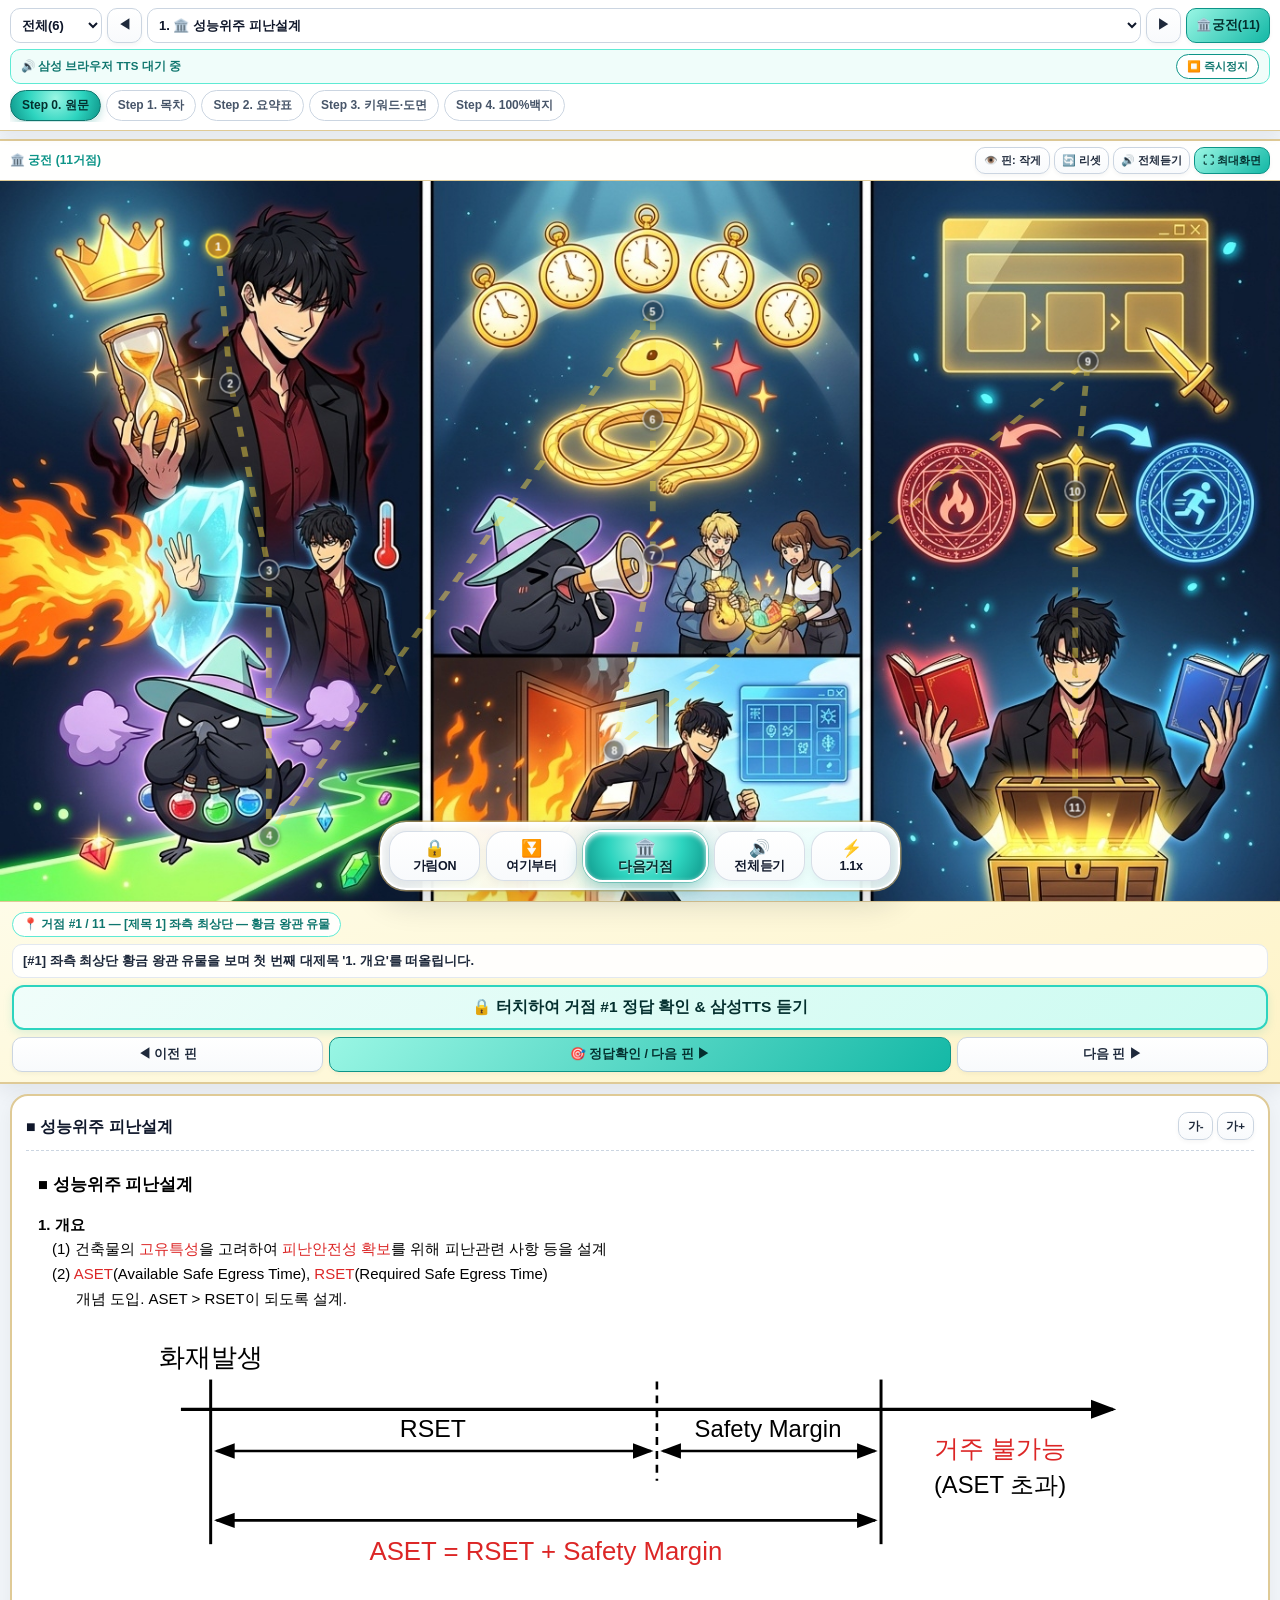
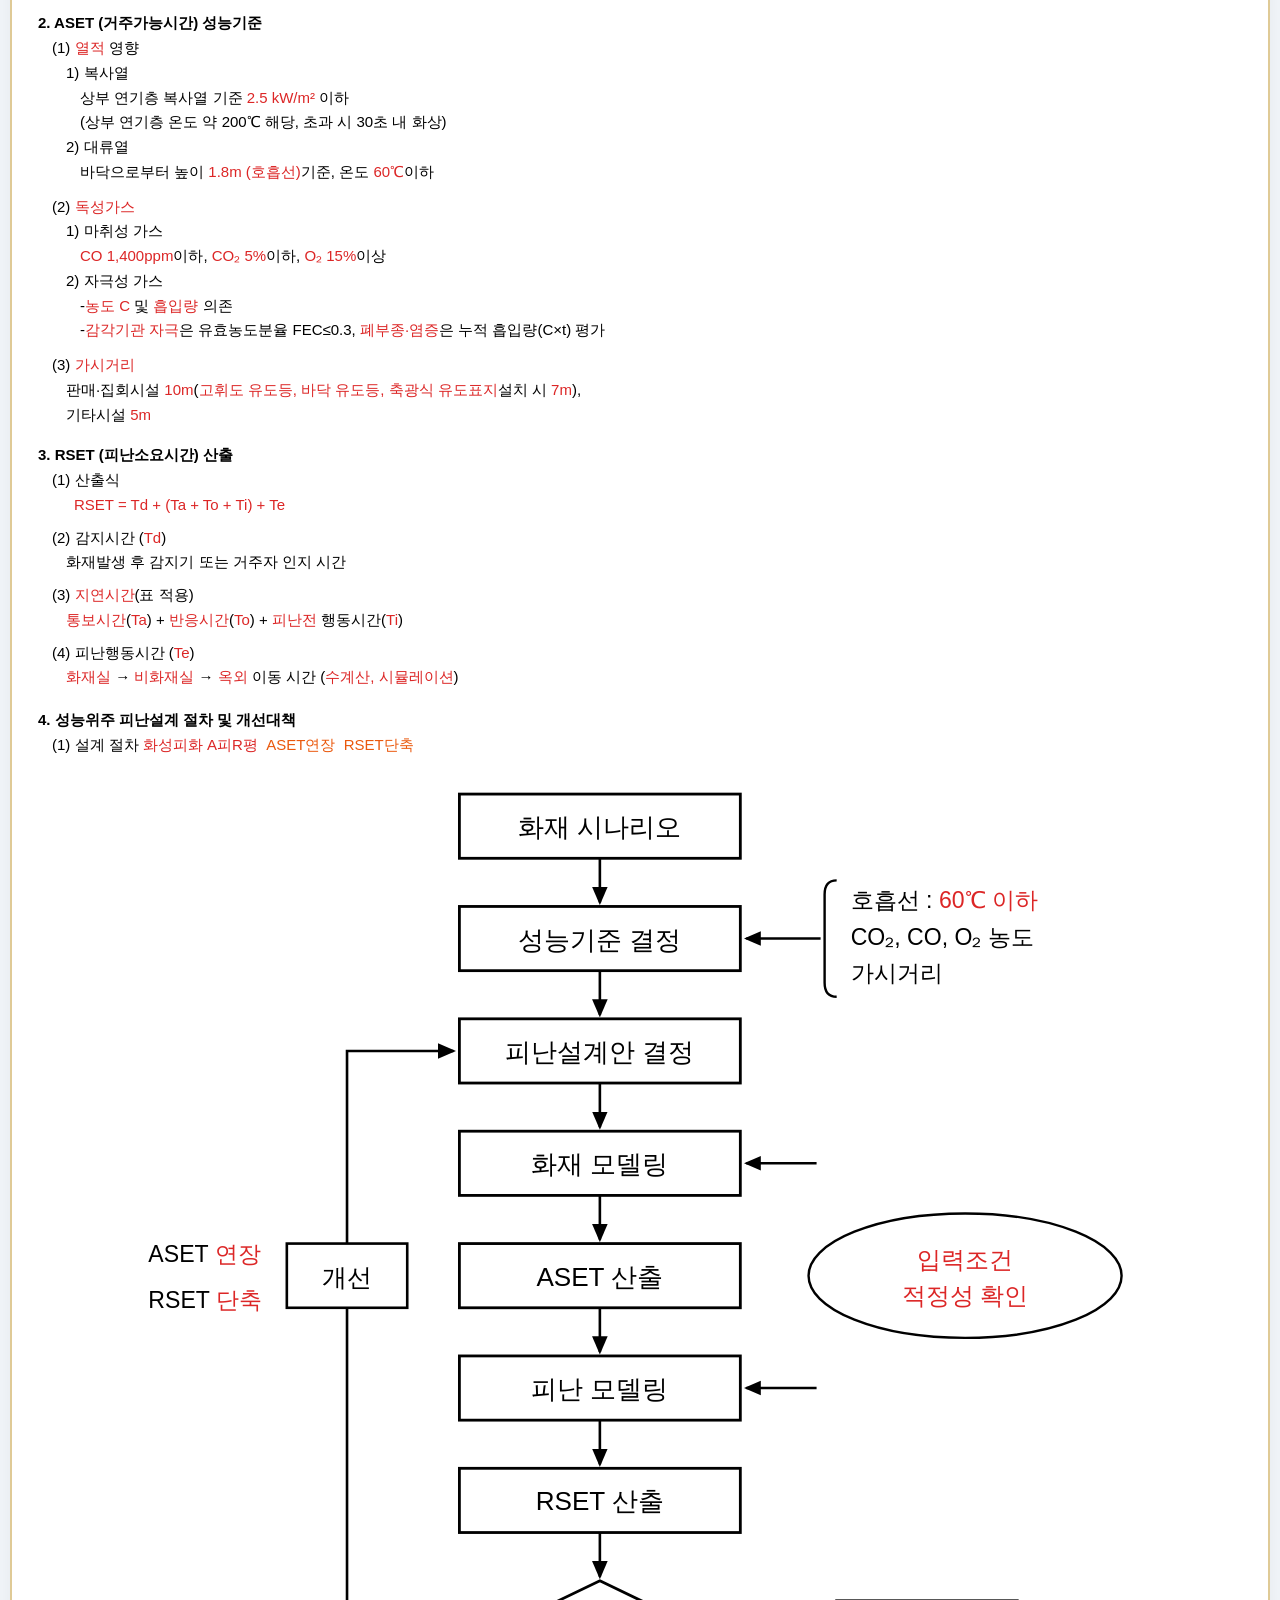
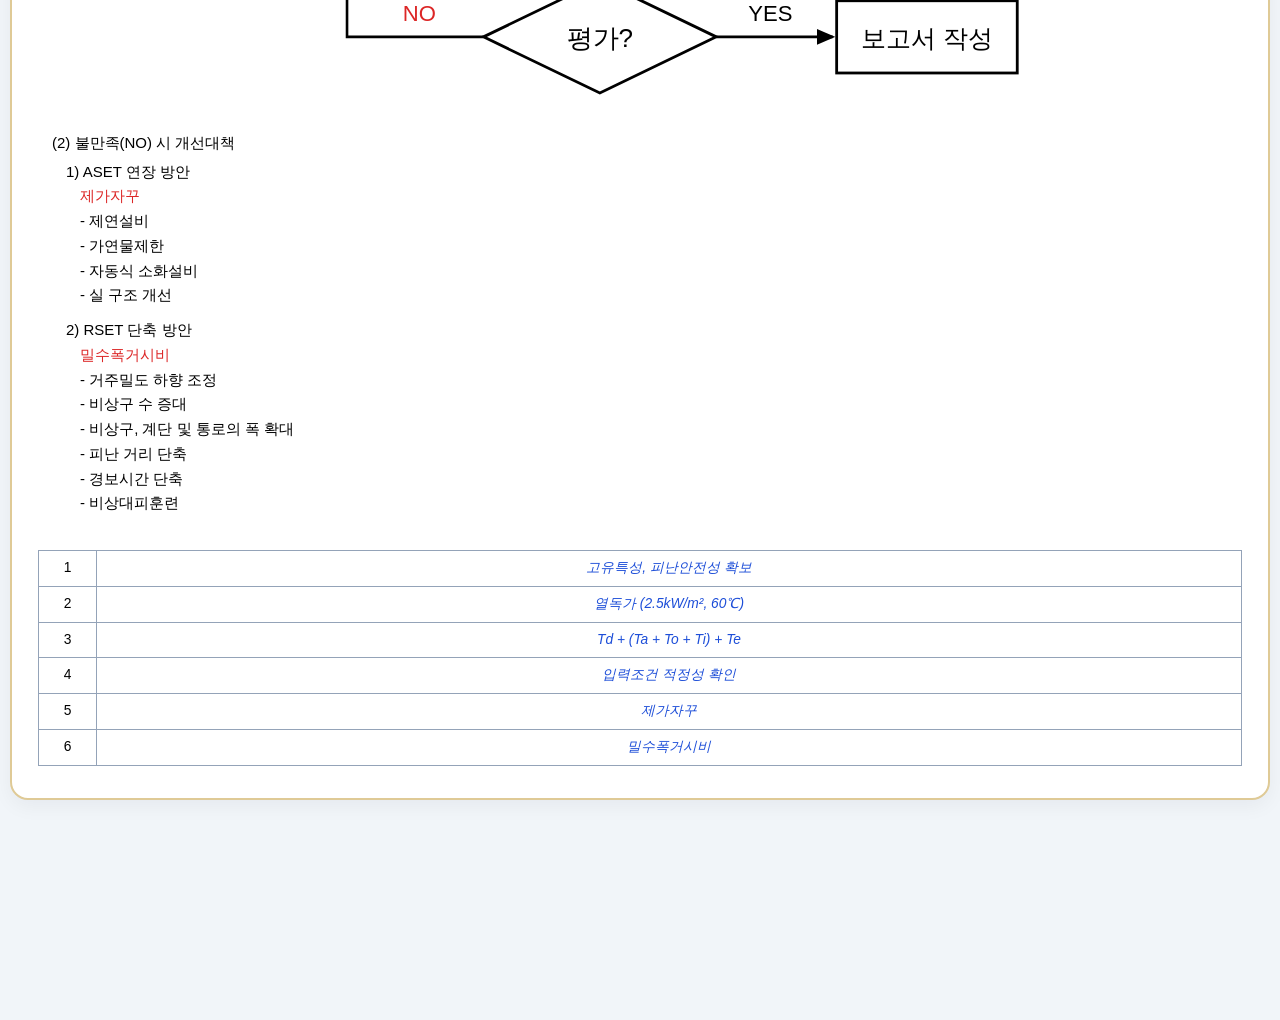
==== commit e6624506: "ㅇ" ====
--- a/index.html
+++ b/index.html
@@ -42,7 +42,7 @@
     color: var(--text-dark);
     font-family: 'Pretendard', -apple-system, BlinkMacSystemFont, 'Malgun Gothic', sans-serif;
     overflow-x: hidden;
-    padding-bottom: 92px;
+    padding-bottom: 105px; /* 플로팅 캡슐 독 여백 */
   }
 
   /* 1. 상단 고정 모바일 헤더 */
@@ -185,7 +185,7 @@
      2. 기억의 궁전 모바일 카드 & [⛶ 최대화면] 전용 뷰어 모드
      ========================================================================= */
   .m-palace-card {
-    margin: 8px 0 0 0; /* 좌우 여백 제거하여 기본 화면에서도 가로폭 100% 활용 */
+    margin: 8px 0 0 0;
     background: linear-gradient(155deg, #fdfcf6 0%, #f8f6e8 100%);
     border-top: 2px solid var(--gold-border);
     border-bottom: 2px solid var(--gold-border);
@@ -237,7 +237,7 @@
     transition: opacity 0.2s ease;
   }
 
-  /* ★ 방안 2-A: 반투명 유리 점(Glass Dot) 초소형 거점 핀 스타일 */
+  /* 반투명 유리 점(Glass Dot) 초소형 거점 핀 스타일 */
   .m-pin {
     position: absolute;
     width: 21px;
@@ -259,7 +259,6 @@
     box-shadow: 0 1px 4px rgba(0,0,0,0.45);
     transition: all 0.16s ease;
   }
-  /* 터치 영역은 넓게 유지하여 작은 점이라도 손가락으로 쉽게 눌리도록 처리 */
   .m-pin::after {
     content: '';
     position: absolute;
@@ -286,7 +285,6 @@
     50% { transform: translate(-50%, -50%) scale(1.15); }
   }
 
-  /* ★ 방안 2-C: 핀 크기 조절 (초소형 / 숨김) 상태 클래스 */
   .m-palace-viewport.pin-size-micro .m-pin {
     width: 14px;
     height: 14px;
@@ -306,7 +304,6 @@
     pointer-events: none !important;
   }
 
-  /* 일반 모드 궁전 하단 설명 콘솔 */
   .m-palace-console {
     padding: 10px 12px;
     background: linear-gradient(160deg, #fefce8 0%, #fef3c7 100%);
@@ -353,9 +350,7 @@
     gap: 6px;
   }
 
-  /* =========================================================================
-     ★ 방안 1-C: [⛶ 최대화면(가로/세로 꽉 차게)] 전용 뷰어 모드 스타일
-     ========================================================================= */
+  /* [⛶ 최대화면] 전용 뷰어 모드 스타일 */
   .m-palace-card.fullscreen-mode {
     position: fixed !important;
     inset: 0 !important;
@@ -370,7 +365,6 @@
     width: 100vw !important;
     height: 100dvh !important;
   }
-
   .m-palace-card.fullscreen-mode .m-palace-top {
     background: rgba(15, 23, 42, 0.86) !important;
     border-bottom: 1px solid rgba(255, 255, 255, 0.15) !important;
@@ -378,8 +372,6 @@
     padding: 8px 12px !important;
     z-index: 3010;
   }
-
-  /* 전체화면 시 그림 영역이 화면 중앙에 최대 크기로 배치됨 (핀 좌표 100% 일치 유지) */
   .m-palace-card.fullscreen-mode .m-palace-viewport {
     margin: auto !important;
     width: 100vw !important;
@@ -388,8 +380,6 @@
     background: #000000 !important;
     box-shadow: 0 0 30px rgba(0,0,0,0.9);
   }
-
-  /* 휴대폰을 가로로 눕혔을 때(Landscape) 화면 높이에 꽉 차게 확장 */
   @media (orientation: landscape) {
     .m-palace-card.fullscreen-mode .m-palace-viewport {
       height: calc(100dvh - 96px) !important;
@@ -397,8 +387,6 @@
       max-width: 100vw !important;
     }
   }
-
-  /* 전체화면 하단 반투명 미니 자막 컨트롤 바 */
   .m-palace-card.fullscreen-mode .m-palace-console {
     background: rgba(15, 23, 42, 0.90) !important;
     backdrop-filter: blur(12px) !important;
@@ -409,7 +397,7 @@
     z-index: 3010;
   }
   .m-palace-card.fullscreen-mode .m-palace-room {
-    display: none !important; /* 전체화면에서는 공간 절약을 위해 방 제목 생략 */
+    display: none !important;
   }
   .m-palace-card.fullscreen-mode .m-palace-story {
     background: rgba(30, 41, 59, 0.85) !important;
@@ -537,73 +525,142 @@
 
   .m-toast {
     position: fixed;
-    bottom: 78px;
+    bottom: 88px;
     left: 50%;
     transform: translateX(-50%);
-    background: rgba(15, 23, 42, 0.92);
+    background: rgba(15, 23, 42, 0.94);
     color: #fde047;
     border: 1.5px solid #f59e0b;
     border-radius: 999px;
-    padding: 7px 16px;
-    font-size: 12.5px;
-    font-weight: 800;
+    padding: 8px 18px;
+    font-size: 13px;
+    font-weight: 900;
     z-index: 1200;
     white-space: nowrap;
-    box-shadow: 0 6px 20px rgba(0,0,0,0.3);
+    box-shadow: 0 8px 24px rgba(0,0,0,0.35);
     display: none;
   }
   .m-toast.show {
     display: block;
   }
 
-  /* 4. 하단 고정 엄지손가락 컨트롤 독 바 */
+  /* =========================================================================
+     ★ 4. 시안 A: 플로팅 유리 캡슐 독(Floating Pill Dock) 디자인
+     - 지저분한 2줄 설명 제거, 큼직한 아이콘 + 선명한 4글자 제목 + 입체 보석 메인 버튼
+     ========================================================================= */
   .m-bottom-dock {
     position: fixed;
-    bottom: 0;
-    left: 0;
-    right: 0;
+    bottom: calc(10px + env(safe-area-inset-bottom));
+    left: 10px;
+    right: 10px;
+    max-width: 520px;
+    margin: 0 auto;
     z-index: 1000;
-    background: rgba(255, 255, 255, 0.97);
-    backdrop-filter: blur(14px);
-    -webkit-backdrop-filter: blur(14px);
-    border-top: 2px solid var(--gold-border);
-    box-shadow: 0 -6px 22px rgba(15, 23, 42, 0.1);
-    padding: 7px 8px calc(7px + env(safe-area-inset-bottom));
+    background: linear-gradient(160deg, rgba(255, 255, 255, 0.94) 0%, rgba(240, 253, 250, 0.90) 100%);
+    backdrop-filter: blur(18px) saturate(160%);
+    -webkit-backdrop-filter: blur(18px) saturate(160%);
+    border: 2px solid rgba(255, 255, 255, 0.98);
+    border-radius: 26px;
+    box-shadow:
+      0 12px 32px rgba(15, 23, 42, 0.16),
+      0 0 0 1.5px rgba(212, 180, 106, 0.65),
+      inset 0 2px 5px rgba(255, 255, 255, 0.95);
+    padding: 6px 7px;
     display: grid;
-    grid-template-columns: 1fr 1fr 1.45fr 1fr 0.9fr;
-    gap: 5px;
+    grid-template-columns: 1fr 1fr 1.38fr 1fr 0.88fr;
+    gap: 6px;
+    align-items: center;
   }
 
   .m-dock-btn {
-    height: 44px;
-    border-radius: 12px;
-    border: 1.5px solid #cbd5e1;
-    background: linear-gradient(180deg, #ffffff 0%, #f1f5f9 100%);
-    color: #1e293b;
-    font-size: 12px;
-    font-weight: 900;
+    position: relative;
+    height: 50px;
+    border-radius: 18px;
+    border: 1.5px solid rgba(203, 213, 225, 0.75);
+    background: linear-gradient(180deg, #ffffff 0%, #f8fafc 100%);
+    color: #0f172a;
+    padding: 4px 2px;
     display: flex;
     flex-direction: column;
     align-items: center;
     justify-content: center;
-    gap: 1px;
+    gap: 3px;
     cursor: pointer;
-    line-height: 1.15;
+    box-shadow: 0 3px 8px rgba(15, 23, 42, 0.05), inset 0 1px 2px #ffffff;
+    transition: all 0.15s ease;
   }
   .m-dock-btn:active {
-    transform: scale(0.95);
-  }
+    transform: scale(0.94);
+  }
+
+  .dock-ico {
+    font-size: 17px;
+    line-height: 1;
+  }
+  .dock-txt {
+    font-size: 12.5px;
+    font-weight: 900;
+    letter-spacing: -0.3px;
+    line-height: 1;
+    white-space: nowrap;
+  }
+
+  /* 중앙 메인 액션 버튼 (아쿠아 에메랄드 보석 캡슐) */
   .m-dock-btn.primary {
+    height: 52px;
+    border-radius: 20px;
     background: radial-gradient(circle at 50% 25%, #99f6e4 0%, #2dd4bf 52%, #0d9488 100%);
     color: #042f2e;
-    border-color: #0f766e;
-    font-size: 13px;
-    box-shadow: 0 4px 12px rgba(13, 148, 136, 0.35);
-  }
+    border: 2px solid #ffffff;
+    text-shadow: 0 1px 1px rgba(255, 255, 255, 0.75);
+    box-shadow:
+      0 6px 18px rgba(13, 148, 136, 0.42),
+      0 0 0 1px rgba(13, 148, 136, 0.35),
+      inset 0 2px 5px rgba(255, 255, 255, 0.9);
+  }
+  .m-dock-btn.primary .dock-ico {
+    font-size: 18px;
+  }
+  .m-dock-btn.primary .dock-txt {
+    font-size: 13.5px;
+    font-weight: 900;
+  }
+
+  /* 활성화(ON) 상태 버튼 (골드 앰버) */
   .m-dock-btn.active {
     background: linear-gradient(135deg, #fef08a 0%, #facc15 100%);
     color: #713f12;
-    border-color: #d97706;
+    border: 1.5px solid #ffffff;
+    box-shadow: 0 4px 12px rgba(234, 179, 8, 0.38), inset 0 1px 2px #ffffff;
+  }
+
+  /* 전체듣기 재생 중일 때 (선명한 코랄 레드 정지 버튼) */
+  .m-dock-btn.speaking-stop {
+    background: linear-gradient(135deg, #fecdd3 0%, #fb7185 100%);
+    color: #881337;
+    border: 1.5px solid #ffffff;
+    box-shadow: 0 4px 12px rgba(225, 29, 72, 0.35);
+  }
+
+  /* 남은 빈칸 개수 우측 상단 미니 뱃지 */
+  .m-dock-badge {
+    position: absolute;
+    top: -4px;
+    right: -3px;
+    background: #0d9488;
+    color: #ffffff;
+    border: 1.5px solid #ffffff;
+    border-radius: 999px;
+    font-size: 10px;
+    font-weight: 900;
+    padding: 1px 5px;
+    min-width: 18px;
+    text-align: center;
+    box-shadow: 0 2px 5px rgba(0,0,0,0.2);
+    display: none;
+  }
+  .m-dock-badge.show {
+    display: inline-block;
   }
 </style>
 </head>
@@ -619,22 +676,23 @@
     <button type="button" id="btnPalaceToggle" class="m-icon-btn" onclick="togglePalaceCard()">🏛️궁전</button>
   </div>
 
-  <!-- 삼성 브라우저 내장 TTS 단독 고정 상태창 (서연/클라우드 완전 제거) -->
+  <!-- 삼성 브라우저 내장 TTS 단독 고정 상태창 -->
   <div class="m-audio-bar">
-    <span id="mAudioStatus" class="m-audio-status">🔊 삼성 브라우저 TTS 단독 고정됨</span>
+    <span id="mAudioStatus" class="m-audio-status">🔊 삼성 브라우저 TTS 대기 중</span>
     <button type="button" class="m-mini-pill" onclick="stopSpeech()">⏹️ 즉시정지</button>
   </div>
 
+  <!-- ★ 초기 시작 탭: Step 0. 원문 active -->
   <div class="m-step-bar">
-    <button type="button" id="mStep0" class="m-step-btn" onclick="setStep(0)">Step 0. 원문</button>
+    <button type="button" id="mStep0" class="m-step-btn active" onclick="setStep(0)">Step 0. 원문</button>
     <button type="button" id="mStep1" class="m-step-btn" onclick="setStep(1)">Step 1. 목차</button>
-    <button type="button" id="mStep2" class="m-step-btn active" onclick="setStep(2)">Step 2. 요약표</button>
+    <button type="button" id="mStep2" class="m-step-btn" onclick="setStep(2)">Step 2. 요약표</button>
     <button type="button" id="mStep3" class="m-step-btn" onclick="setStep(3)">Step 3. 키워드·도면</button>
     <button type="button" id="mStep4" class="m-step-btn" onclick="setStep(4)">Step 4. 100%백지</button>
   </div>
 </header>
 
-<!-- 2. 기억의 궁전 뷰어 (최대화면 모드 & 반투명 초소형 유리 핀 탑재) -->
+<!-- 2. 기억의 궁전 뷰어 -->
 <section id="mPalaceCard" class="m-palace-card">
   <div class="m-palace-top">
     <span id="mPalaceTitle">🏛️ 기억의 궁전</span>
@@ -679,31 +737,32 @@
 
 <div id="mToast" class="m-toast">⏬ 읽기 시작할 문단이나 표 칸을 터치하세요!</div>
 
-<!-- 4. 하단 고정 엄지손가락 컨트롤 독 바 -->
+<!-- ★ 4. 시안 A: 플로팅 유리 캡슐 독(Floating Pill Dock) -->
 <nav class="m-bottom-dock">
   <button type="button" id="btnDockPeek" class="m-dock-btn" onclick="togglePeekAll()">
-    <span>🔓 전체열기</span>
-    <small id="lblMaskCount" style="font-size:10px; color:#64748b;">0개 빈칸</small>
+    <span id="badgeMaskRemain" class="m-dock-badge">0</span>
+    <span id="icoDockPeek" class="dock-ico">🔓</span>
+    <span id="lblDockPeek" class="dock-txt">전체열기</span>
   </button>
 
   <button type="button" id="btnDockFromHere" class="m-dock-btn" onclick="togglePickStartLineMode()">
-    <span>⏬ 여기부터</span>
-    <small style="font-size:10px; color:#64748b;">터치한줄~끝</small>
+    <span class="dock-ico">⏬</span>
+    <span class="dock-txt">여기부터</span>
   </button>
 
   <button type="button" id="btnDockMainStep" class="m-dock-btn primary" onclick="handleMainStepButton()">
-    <span id="lblMainStepBtn">🎯 다음 빈칸 열기</span>
-    <small id="lblMainStepSub" style="font-size:10px; opacity:0.85;">순차 인출 + 음성</small>
+    <span id="icoMainStepBtn" class="dock-ico">🏛️</span>
+    <span id="lblMainStepBtn" class="dock-txt">다음거점</span>
   </button>
 
   <button type="button" id="btnDockSpeakAll" class="m-dock-btn" onclick="toggleFullSubnoteSpeech()">
-    <span id="lblSpeakAllBtn">🔊 전체듣기</span>
-    <small style="font-size:10px; color:#64748b;">처음~끝 낭독</small>
+    <span id="icoSpeakAllBtn" class="dock-ico">🔊</span>
+    <span id="lblSpeakAllBtn" class="dock-txt">전체듣기</span>
   </button>
 
   <button type="button" id="btnDockRate" class="m-dock-btn" onclick="cycleTtsRate()">
-    <span id="lblTtsRate">🏃 1.1x</span>
-    <small style="font-size:10px; color:#64748b;">읽기배속</small>
+    <span class="dock-ico">⚡</span>
+    <span id="lblTtsRate" class="dock-txt">1.1x</span>
   </button>
 </nav>
 
@@ -712,10 +771,9 @@
 
 <script>
 /* =========================================================================
-   📱 소방기술사 모바일 전용 코어 엔진 (v7)
-   - 서연(StreamElements) 등 외부 클라우드 TTS 100% 영구 삭제
-   - 오직 삼성 인터넷 브라우저 내장 TTS(speechSynthesis)만 단독 구동
-   - 기억의 궁전 [⛶ 최대화면] 뷰어 + 반투명 유리 점(Glass Dot) 핀 + 크기/숨김 조절
+   📱 소방기술사 모바일 전용 코어 엔진 (v8)
+   - 초기 부팅 시 무조건 Step 0(원문 전체보기)으로 시작
+   - 하단 플로팅 유리 캡슐 독 바 & 직관적 1줄 라벨 UI
    ========================================================================= */
 const PRONUN_DICT = {
   "KCL": "케이씨엘", "KVL": "케이브이엘", "NTC": "엔티씨", "PTC": "피티씨",
@@ -748,7 +806,9 @@
 let allTopics = [];
 let filteredTopicIndices = [];
 let currentTopicIdx = 0;
-let currentStep = 2;
+
+// ★ 처음 시작할 때 무조건 Step 0 (원문 전체보기)으로 시작!
+let currentStep = 0;
 let clozeList = [];
 
 let currentPalace = null;
@@ -756,7 +816,6 @@
 let currentPinRevealed = false;
 let clearedPinSet = new Set();
 
-// 거점 핀 표시 모드: 'small' (작게 21px) -> 'micro' (초소형 14px) -> 'hidden' (숨김)
 let palacePinSizeMode = localStorage.getItem('m_palace_pin_size') || 'small';
 let isPalaceFullscreen = false;
 
@@ -823,7 +882,6 @@
 
 /* 1. 부팅 초기화 */
 window.addEventListener('DOMContentLoaded', () => {
-  // ★ 과거 서연/클라우드 음성 캐시 설정 영구 삭제
   localStorage.removeItem('m_samsung_voice_mode');
   localStorage.removeItem('m_tts_engine_v4');
   localStorage.removeItem('m_audio_engine_mode');
@@ -850,6 +908,12 @@
   document.documentElement.style.setProperty('--subnote-size', subnoteFontSize + 'px');
   updateRateButtonUI();
   initCategorySelector();
+
+  // 시작 시 무조건 Step 0으로 고정
+  currentStep = 0;
+  for (let i = 0; i <= 4; i++) {
+    document.getElementById('mStep' + i)?.classList.toggle('active', i === 0);
+  }
 
   const savedIdx = parseInt(localStorage.getItem('m_last_topic_idx'), 10) || 0;
   loadTopic(Math.max(0, Math.min(allTopics.length - 1, savedIdx)));
@@ -931,7 +995,7 @@
 }
 
 /* =========================================================================
-   3. 기억의 궁전 모바일 뷰어 (최대화면 모드 + 반투명 유리 점 핀 + 크기/숨김 조절)
+   3. 기억의 궁전 모바일 뷰어
    ========================================================================= */
 function initPalaceForTopic(topic) {
   const pData = window.MEMORY_PALACES[topic.id];
@@ -974,9 +1038,9 @@
   }
   const isOpen = card.classList.toggle('open');
   btn.classList.toggle('active', isOpen);
-}
-
-/* ★ 방안 1-C: [⛶ 최대화면] 전용 뷰어 토글 */
+  updateBottomMaskStatus();
+}
+
 function togglePalaceFullscreen() {
   if (!currentPalace) return;
   const card = document.getElementById('mPalaceCard');
@@ -989,7 +1053,6 @@
   }
 }
 
-/* ★ 방안 2-C: 핀 크기 조절 (작게 -> 초소형 -> 숨김) */
 function cyclePalacePinSize() {
   const order = ['small', 'micro', 'hidden'];
   const nextIdx = (order.indexOf(palacePinSizeMode) + 1) % order.length;
@@ -1050,7 +1113,6 @@
 
   const pins = currentPalace.pins || [];
 
-  // 경로 점선도 그림을 가리지 않도록 아주 얇고 은은한 반투명 선으로 표시
   if (pins.length > 1) {
     const pts = pins.map(p => `${p.x},${p.y}`).join(' ');
     const poly = document.createElementNS('http://www.w3.org/2000/svg', 'polyline');
@@ -1062,7 +1124,6 @@
     svg.appendChild(poly);
   }
 
-  // 그림을 가리던 한글 정답 꼬리표(.m-pin-tag)는 완전히 제거하고 반투명 유리 점 숫자만 깔끔하게 표시
   pins.forEach((pin, idx) => {
     const isCur = (idx === currentPinIdx);
     const isClr = clearedPinSet.has(idx);
@@ -1357,10 +1418,42 @@
   }
 }
 
+/* ★ 하단 플로팅 캡슐 독 버튼 상태 스마트 동기화 */
 function updateBottomMaskStatus() {
   const remain = clozeList.filter(item => !isClozeRevealed(item)).length;
-  const lbl = document.getElementById('lblMaskCount');
-  if (lbl) lbl.textContent = `남은빈칸 ${remain}/${clozeList.length}`;
+  const badge = document.getElementById('badgeMaskRemain');
+  const icoPeek = document.getElementById('icoDockPeek');
+  const lblPeek = document.getElementById('lblDockPeek');
+  const icoMain = document.getElementById('icoMainStepBtn');
+  const lblMain = document.getElementById('lblMainStepBtn');
+
+  if (badge) {
+    badge.textContent = remain;
+    badge.classList.toggle('show', remain > 0);
+  }
+
+  // Step 0(원문)일 때는 첫 번째 버튼이 [🔒 가림ON] 역할을 하고, Step 1~4에서는 [🔓 전체열기] 역할을 함
+  if (currentStep === 0) {
+    if (icoPeek) icoPeek.textContent = '🔒';
+    if (lblPeek) lblPeek.textContent = '가림ON';
+  } else {
+    const isPeek = document.getElementById('mSubnoteBox')?.classList.contains('peek-all-mode');
+    if (icoPeek) icoPeek.textContent = isPeek ? '🔒' : '🔓';
+    if (lblPeek) lblPeek.textContent = isPeek ? '다시잠금' : '전체열기';
+  }
+
+  // 중앙 메인 버튼: 남은 빈칸이 있으면 [🎯 다음열기], Step 0이고 궁전이 있으면 [🏛️ 다음거점], 아니면 [🚀 다음단계]
+  if (remain > 0) {
+    if (icoMain) icoMain.textContent = '🎯';
+    if (lblMain) lblMain.textContent = '다음열기';
+  } else if (currentPalace && document.getElementById('mPalaceCard')?.classList.contains('open')) {
+    if (icoMain) icoMain.textContent = '🏛️';
+    if (lblMain) lblMain.textContent = '다음거점';
+  } else {
+    if (icoMain) icoMain.textContent = '🚀';
+    if (lblMain) lblMain.textContent = currentStep < 4 ? `Step ${currentStep + 1}` : '처음단계';
+  }
+
   highlightCurrentClozeTarget();
 }
 
@@ -1388,11 +1481,17 @@
   if (currentStep < 4) {
     setStep(currentStep + 1);
   } else {
+    setStep(0);
+  }
+}
+
+function togglePeekAll() {
+  // Step 0(원문)에서 누르면 즉시 Step 2(요약표 가림)로 진입
+  if (currentStep === 0) {
     setStep(2);
-  }
-}
-
-function togglePeekAll() {
+    return;
+  }
+
   const box = document.getElementById('mSubnoteBox');
   const btn = document.getElementById('btnDockPeek');
   const isPeek = box.classList.toggle('peek-all-mode');
@@ -1407,6 +1506,7 @@
       }
     }
   });
+  updateBottomMaskStatus();
 }
 
 function adjustFontSize(delta) {
@@ -1417,7 +1517,6 @@
 
 /* =========================================================================
    🔊 5. 삼성 인터넷 브라우저 내장 TTS 100% 단독 고정 엔진
-   - 서연(StreamElements) 등 외부 오디오 스트리밍 완전 삭제
    ========================================================================= */
 function setAudioStatus(msg) {
   const el = document.getElementById('mAudioStatus');
@@ -1478,9 +1577,11 @@
 
   document.querySelectorAll('.tts-reading-row').forEach(el => el.classList.remove('tts-reading-row'));
   const btn = document.getElementById('btnDockSpeakAll');
+  const ico = document.getElementById('icoSpeakAllBtn');
   const lbl = document.getElementById('lblSpeakAllBtn');
-  if (btn) btn.classList.remove('active');
-  if (lbl) lbl.textContent = '🔊 전체듣기';
+  if (btn) btn.classList.remove('speaking-stop');
+  if (ico) ico.textContent = '🔊';
+  if (lbl) lbl.textContent = '전체듣기';
   setAudioStatus('🔊 삼성 브라우저 TTS 대기 중');
 }
 
@@ -1496,7 +1597,6 @@
     }
   } catch (e) {}
 
-  // 삼성 브라우저에서 cancel() 직후 문장이 씹히지 않도록 55ms 호흡 확보
   speechTimer = setTimeout(() => {
     if (mySessionId !== speechSessionId) return;
 
@@ -1582,9 +1682,11 @@
   isSpeakingQueue = true;
 
   const btn = document.getElementById('btnDockSpeakAll');
+  const ico = document.getElementById('icoSpeakAllBtn');
   const lbl = document.getElementById('lblSpeakAllBtn');
-  if (btn) btn.classList.add('active');
-  if (lbl) lbl.textContent = '⏹️ 정지';
+  if (btn) btn.classList.add('speaking-stop');
+  if (ico) ico.textContent = '⏹️';
+  if (lbl) lbl.textContent = '낭독정지';
 
   let idx = 0;
 
@@ -1661,7 +1763,7 @@
 
 function updateRateButtonUI() {
   const lbl = document.getElementById('lblTtsRate');
-  if (lbl) lbl.textContent = `🏃 ${ttsRate.toFixed(2).replace(/\.00$/, '.0').replace(/0$/, '')}x`;
+  if (lbl) lbl.textContent = `${ttsRate.toFixed(2).replace(/\.00$/, '.0').replace(/0$/, '')}x`;
 }
 </script>
 </body>
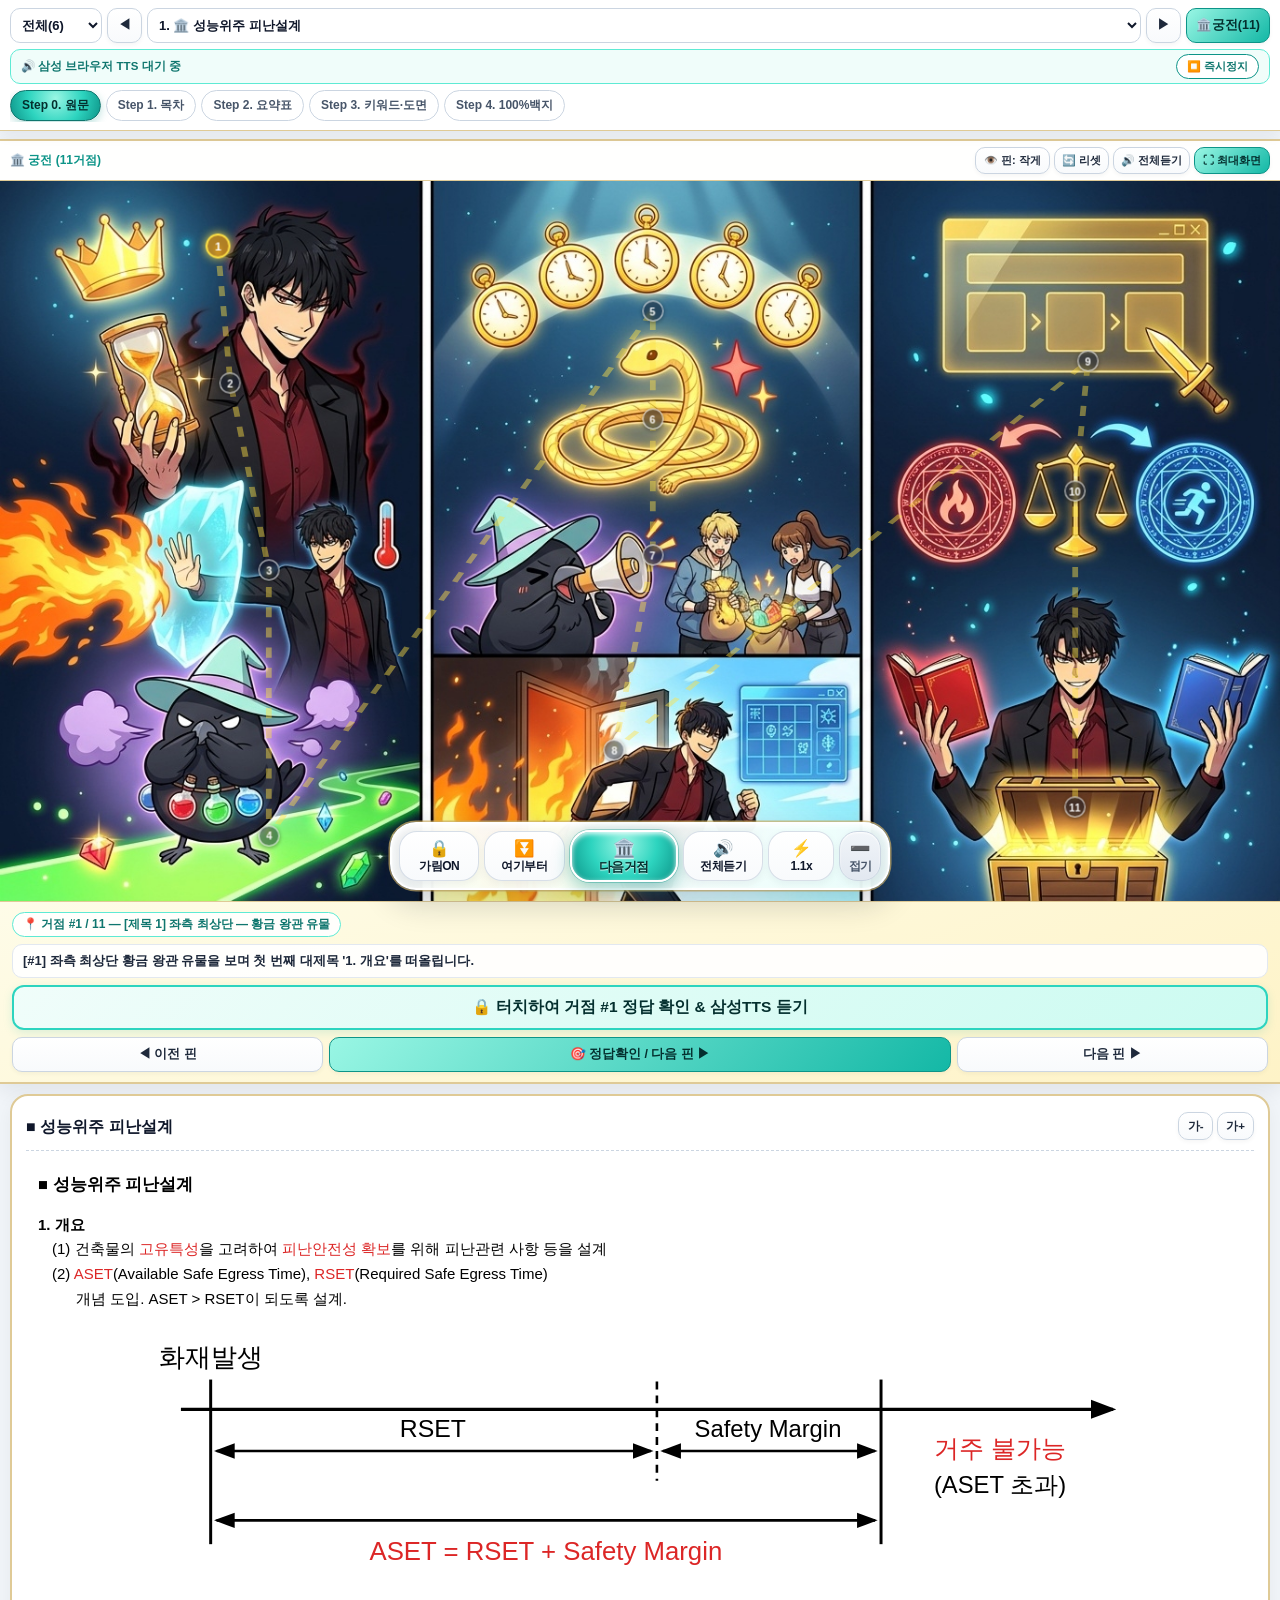
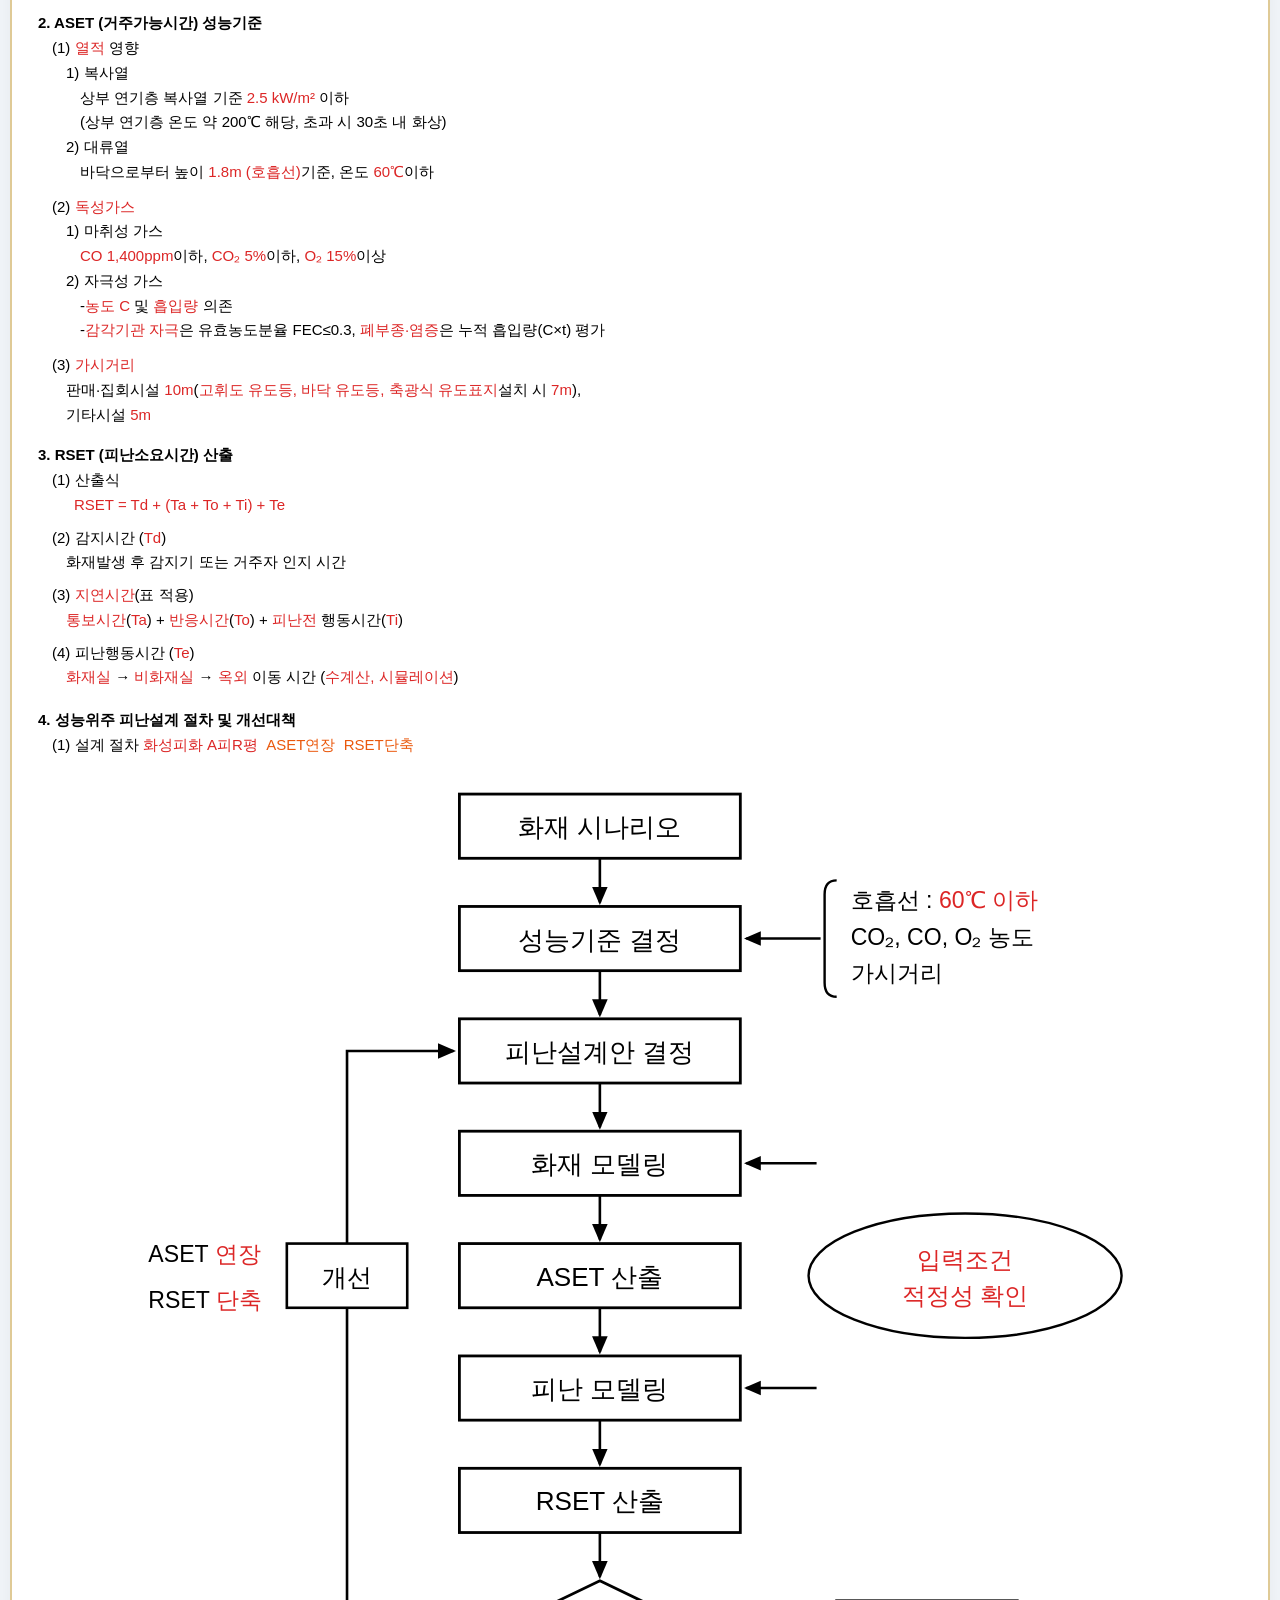
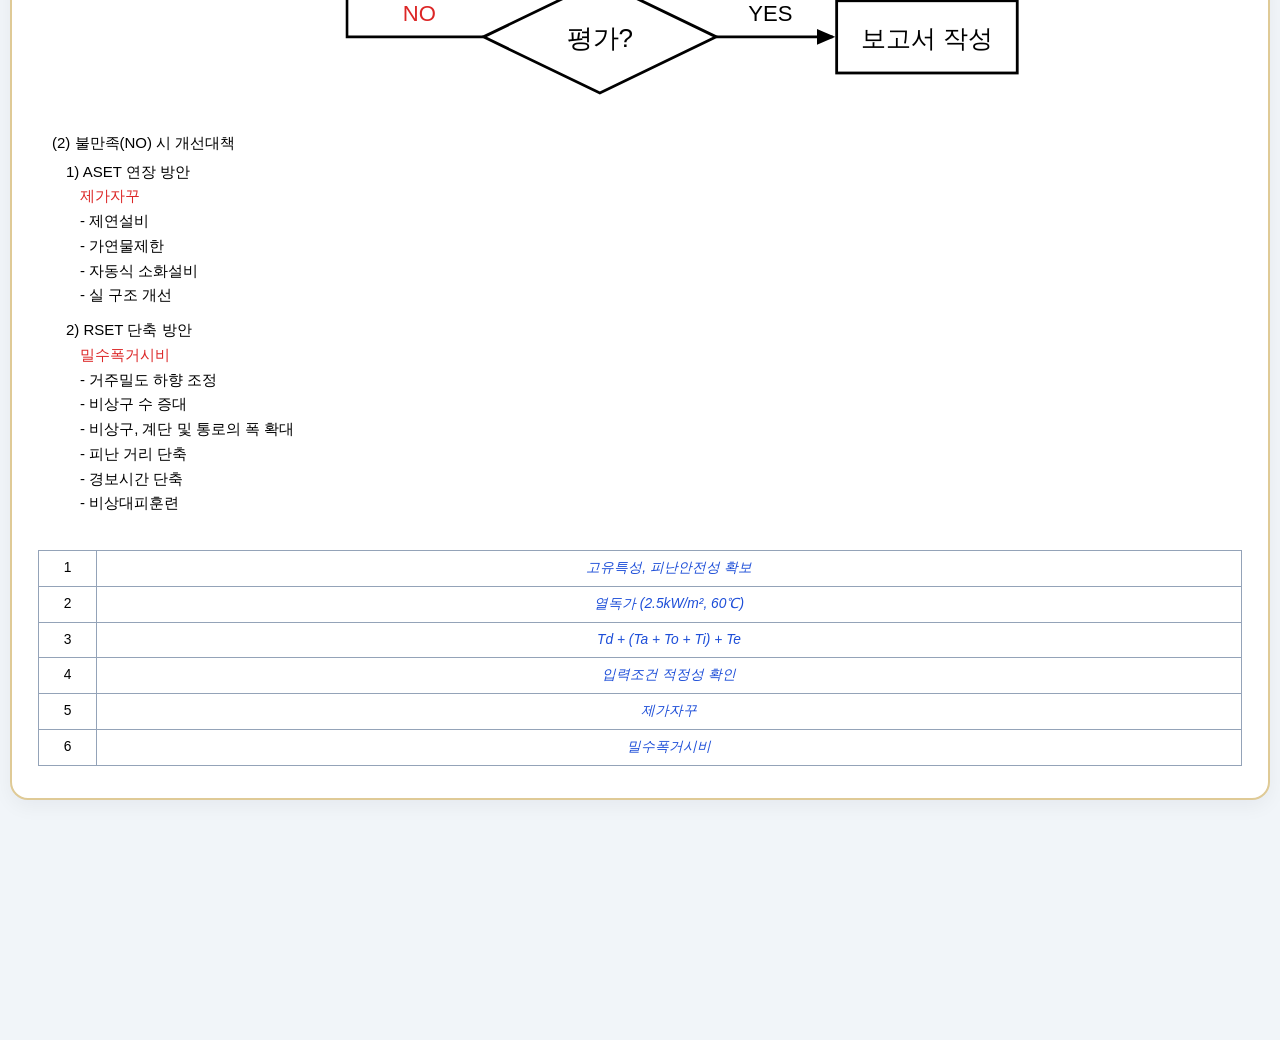
==== commit 91170658: "d" ====
--- a/index.html
+++ b/index.html
@@ -2,7 +2,8 @@
 <html lang="ko">
 <head>
 <meta charset="UTF-8">
-<meta name="viewport" content="width=device-width, initial-scale=1.0, maximum-scale=1.0, user-scalable=no">
+<!-- 📱 두 손가락 핀치 줌(확대/축소)을 자유롭게 허용하되 하단 독은 JS로 크기 절대 고정 -->
+<meta name="viewport" content="width=device-width, initial-scale=1.0, minimum-scale=1.0, maximum-scale=5.0, user-scalable=yes">
 
 <!-- 📱 스마트폰 홈 화면 추가 시 진짜 앱(전체화면)처럼 실행되도록 설정 -->
 <meta name="mobile-web-app-capable" content="yes">
@@ -42,10 +43,10 @@
     color: var(--text-dark);
     font-family: 'Pretendard', -apple-system, BlinkMacSystemFont, 'Malgun Gothic', sans-serif;
     overflow-x: hidden;
-    padding-bottom: 105px; /* 플로팅 캡슐 독 여백 */
-  }
-
-  /* 1. 상단 고정 모바일 헤더 */
+    padding-bottom: 115px; /* 플로팅 캡슐 독 여백 */
+  }
+
+  /* 1. 상단 고정 모바일 헤더 (핀치 줌 확대 시에는 화면을 가리지 않게 자동 전환) */
   .m-header {
     position: sticky;
     top: 0;
@@ -59,6 +60,10 @@
     display: flex;
     flex-direction: column;
     gap: 6px;
+  }
+  /* 두 손가락으로 확대 중일 때는 상단 헤더가 화면을 덮지 않도록 static 전환 */
+  body.is-pinch-zoomed .m-header {
+    position: relative !important;
   }
 
   .m-nav-row {
@@ -535,7 +540,7 @@
     padding: 8px 18px;
     font-size: 13px;
     font-weight: 900;
-    z-index: 1200;
+    z-index: 2500;
     white-space: nowrap;
     box-shadow: 0 8px 24px rgba(0,0,0,0.35);
     display: none;
@@ -545,31 +550,35 @@
   }
 
   /* =========================================================================
-     ★ 4. 시안 A: 플로팅 유리 캡슐 독(Floating Pill Dock) 디자인
-     - 지저분한 2줄 설명 제거, 큼직한 아이콘 + 선명한 4글자 제목 + 입체 보석 메인 버튼
+     ★ 4. 화면 확대(핀치 줌)에도 크기가 절대 변하지 않는 플로팅 유리 캡슐 독
+     - visualViewport 역보정 엔진과 연동되어 언제나 동일한 물리적 크기와 하단 중앙 위치 유지
      ========================================================================= */
   .m-bottom-dock {
     position: fixed;
-    bottom: calc(10px + env(safe-area-inset-bottom));
-    left: 10px;
-    right: 10px;
-    max-width: 520px;
-    margin: 0 auto;
-    z-index: 1000;
-    background: linear-gradient(160deg, rgba(255, 255, 255, 0.94) 0%, rgba(240, 253, 250, 0.90) 100%);
+    left: 0;
+    top: 0;
+    width: calc(100vw - 16px);
+    max-width: 500px;
+    z-index: 2200;
+    transform-origin: 0 0;
+    will-change: transform;
+    background: linear-gradient(160deg, rgba(255, 255, 255, 0.95) 0%, rgba(240, 253, 250, 0.92) 100%);
     backdrop-filter: blur(18px) saturate(160%);
     -webkit-backdrop-filter: blur(18px) saturate(160%);
     border: 2px solid rgba(255, 255, 255, 0.98);
     border-radius: 26px;
     box-shadow:
-      0 12px 32px rgba(15, 23, 42, 0.16),
-      0 0 0 1.5px rgba(212, 180, 106, 0.65),
+      0 12px 32px rgba(15, 23, 42, 0.20),
+      0 0 0 1.5px rgba(212, 180, 106, 0.72),
       inset 0 2px 5px rgba(255, 255, 255, 0.95);
     padding: 6px 7px;
     display: grid;
-    grid-template-columns: 1fr 1fr 1.38fr 1fr 0.88fr;
-    gap: 6px;
+    grid-template-columns: 1fr 1fr 1.35fr 1fr 0.82fr 0.52fr;
+    gap: 5px;
     align-items: center;
+  }
+  .m-bottom-dock.minimized {
+    display: none !important;
   }
 
   .m-dock-btn {
@@ -587,20 +596,20 @@
     gap: 3px;
     cursor: pointer;
     box-shadow: 0 3px 8px rgba(15, 23, 42, 0.05), inset 0 1px 2px #ffffff;
-    transition: all 0.15s ease;
+    transition: transform 0.12s ease;
   }
   .m-dock-btn:active {
-    transform: scale(0.94);
+    transform: scale(0.93);
   }
 
   .dock-ico {
-    font-size: 17px;
+    font-size: 16.5px;
     line-height: 1;
   }
   .dock-txt {
-    font-size: 12.5px;
+    font-size: 12px;
     font-weight: 900;
-    letter-spacing: -0.3px;
+    letter-spacing: -0.4px;
     line-height: 1;
     white-space: nowrap;
   }
@@ -622,8 +631,15 @@
     font-size: 18px;
   }
   .m-dock-btn.primary .dock-txt {
-    font-size: 13.5px;
+    font-size: 13px;
     font-weight: 900;
+  }
+
+  /* 우측 끝 접기(최소화) 버튼 */
+  .m-dock-btn.fold-btn {
+    background: linear-gradient(180deg, #f1f5f9 0%, #e2e8f0 100%);
+    color: #475569;
+    border-color: #cbd5e1;
   }
 
   /* 활성화(ON) 상태 버튼 (골드 앰버) */
@@ -662,6 +678,44 @@
   .m-dock-badge.show {
     display: inline-block;
   }
+
+  /* ★ 독을 접었을 때 우측 하단에 뜨는 미니 구슬(Orb) - 확대 시에도 크기 고정 */
+  .m-dock-mini-orb {
+    position: fixed;
+    left: 0;
+    top: 0;
+    width: 52px;
+    height: 52px;
+    z-index: 2200;
+    transform-origin: 0 0;
+    will-change: transform;
+    border-radius: 999px;
+    background: radial-gradient(circle at 35% 25%, #99f6e4 0%, #14b8a6 55%, #0f766e 100%);
+    border: 2.5px solid #ffffff;
+    box-shadow:
+      0 8px 22px rgba(15, 23, 42, 0.32),
+      0 0 0 1.5px rgba(212, 180, 106, 0.85),
+      inset 0 2px 5px rgba(255, 255, 255, 0.85);
+    color: #042f2e;
+    display: none;
+    flex-direction: column;
+    align-items: center;
+    justify-content: center;
+    cursor: pointer;
+    font-weight: 900;
+  }
+  .m-dock-mini-orb.show {
+    display: flex;
+  }
+  .m-dock-mini-orb .orb-ico {
+    font-size: 19px;
+    line-height: 1;
+  }
+  .m-dock-mini-orb .orb-txt {
+    font-size: 9.5px;
+    font-weight: 900;
+    margin-top: 1px;
+  }
 </style>
 </head>
 <body>
@@ -682,7 +736,7 @@
     <button type="button" class="m-mini-pill" onclick="stopSpeech()">⏹️ 즉시정지</button>
   </div>
 
-  <!-- ★ 초기 시작 탭: Step 0. 원문 active -->
+  <!-- 초기 시작 탭: Step 0. 원문 active -->
   <div class="m-step-bar">
     <button type="button" id="mStep0" class="m-step-btn active" onclick="setStep(0)">Step 0. 원문</button>
     <button type="button" id="mStep1" class="m-step-btn" onclick="setStep(1)">Step 1. 목차</button>
@@ -737,12 +791,12 @@
 
 <div id="mToast" class="m-toast">⏬ 읽기 시작할 문단이나 표 칸을 터치하세요!</div>
 
-<!-- ★ 4. 시안 A: 플로팅 유리 캡슐 독(Floating Pill Dock) -->
-<nav class="m-bottom-dock">
+<!-- ★ 4. 화면 확대에도 크기가 100% 고정되는 플로팅 유리 캡슐 독 -->
+<nav id="mBottomDock" class="m-bottom-dock">
   <button type="button" id="btnDockPeek" class="m-dock-btn" onclick="togglePeekAll()">
     <span id="badgeMaskRemain" class="m-dock-badge">0</span>
-    <span id="icoDockPeek" class="dock-ico">🔓</span>
-    <span id="lblDockPeek" class="dock-txt">전체열기</span>
+    <span id="icoDockPeek" class="dock-ico">🔒</span>
+    <span id="lblDockPeek" class="dock-txt">가림ON</span>
   </button>
 
   <button type="button" id="btnDockFromHere" class="m-dock-btn" onclick="togglePickStartLineMode()">
@@ -764,16 +818,28 @@
     <span class="dock-ico">⚡</span>
     <span id="lblTtsRate" class="dock-txt">1.1x</span>
   </button>
+
+  <button type="button" class="m-dock-btn fold-btn" onclick="toggleDockMinimize(true)" title="메뉴바 접기">
+    <span class="dock-ico">➖</span>
+    <span class="dock-txt">접기</span>
+  </button>
 </nav>
+
+<!-- ★ 독을 접었을 때 우측 하단에 항상 따라다니는 미니 구슬(Orb) -->
+<button type="button" id="mDockMiniOrb" class="m-dock-mini-orb" onclick="toggleDockMinimize(false)" title="메뉴바 펼치기">
+  <span class="orb-ico">🎛️</span>
+  <span class="orb-txt">메뉴</span>
+</button>
 
 <script src="topics_data.js"></script>
 <script src="palaces_data.js"></script>
 
 <script>
 /* =========================================================================
-   📱 소방기술사 모바일 전용 코어 엔진 (v8)
+   📱 소방기술사 모바일 전용 코어 엔진 (v9)
+   - 핀치 줌(화면 확대/이동) 시에도 하단 캡슐 독 크기·위치 100% 고정 (visualViewport 역보정)
+   - 하단 독 [➖ 접기 / 🎛️ 메뉴 펼치기] 미니 구슬 모드 탑재
    - 초기 부팅 시 무조건 Step 0(원문 전체보기)으로 시작
-   - 하단 플로팅 유리 캡슐 독 바 & 직관적 1줄 라벨 UI
    ========================================================================= */
 const PRONUN_DICT = {
   "KCL": "케이씨엘", "KVL": "케이브이엘", "NTC": "엔티씨", "PTC": "피티씨",
@@ -807,7 +873,7 @@
 let filteredTopicIndices = [];
 let currentTopicIdx = 0;
 
-// ★ 처음 시작할 때 무조건 Step 0 (원문 전체보기)으로 시작!
+// 처음 시작할 때 무조건 Step 0 (원문 전체보기)으로 시작
 let currentStep = 0;
 let clozeList = [];
 
@@ -818,6 +884,7 @@
 
 let palacePinSizeMode = localStorage.getItem('m_palace_pin_size') || 'small';
 let isPalaceFullscreen = false;
+let isDockMinimized = false;
 
 let ttsRate = parseFloat(localStorage.getItem('m_tts_rate')) || 1.1;
 let isSpeakingQueue = false;
@@ -826,6 +893,84 @@
 let subnoteFontSize = parseFloat(localStorage.getItem('m_font_size')) || 15.5;
 let speechSessionId = 0;
 window._activeUtterances = [];
+
+/* =========================================================================
+   ★ 핵심 엔진: 핀치 줌(화면 확대/이동) 시에도 하단 캡슐 독 크기·위치 100% 고정
+   ========================================================================= */
+function syncFloatingDockToViewport() {
+  const dock = document.getElementById('mBottomDock');
+  const orb = document.getElementById('mDockMiniOrb');
+  if (!dock || !orb) return;
+
+  const vv = window.visualViewport;
+  if (!vv) {
+    // visualViewport 미지원 구형 환경 폴백
+    dock.style.left = '8px';
+    dock.style.right = '8px';
+    dock.style.top = 'auto';
+    dock.style.bottom = '10px';
+    dock.style.transform = 'none';
+    orb.style.left = 'auto';
+    orb.style.right = '14px';
+    orb.style.top = 'auto';
+    orb.style.bottom = '14px';
+    orb.style.transform = 'none';
+    return;
+  }
+
+  const scale = vv.scale || 1;
+  const invScale = 1 / scale;
+
+  // 두 손가락으로 1.08배 이상 확대한 상태면 상단 헤더 고정을 풀어 시야 확보
+  document.body.classList.toggle('is-pinch-zoomed', scale > 1.08);
+
+  if (!isDockMinimized) {
+    // 휴대폰 물리 화면 가로폭(vv.width * scale) 기준으로 항상 일정한 캡슐 너비 유지
+    const baseScreenW = vv.width * scale;
+    const targetDockW = Math.min(500, Math.max(290, baseScreenW - 16));
+    dock.style.width = `${targetDockW}px`;
+
+    const dockH = dock.offsetHeight || 64;
+    const visualDockW = targetDockW * invScale;
+    const visualDockH = dockH * invScale;
+    const bottomMargin = 10 * invScale;
+
+    const x = vv.offsetLeft + (vv.width - visualDockW) / 2;
+    const y = vv.offsetTop + vv.height - visualDockH - bottomMargin;
+
+    dock.style.transform = `translate3d(${x}px, ${y}px, 0) scale(${invScale})`;
+  } else {
+    // 미니 구슬(Orb) 상태일 때 우측 하단 고정
+    const orbSize = 52;
+    const visualOrbSize = orbSize * invScale;
+    const margin = 14 * invScale;
+
+    const x = vv.offsetLeft + vv.width - visualOrbSize - margin;
+    const y = vv.offsetTop + vv.height - visualOrbSize - margin;
+
+    orb.style.transform = `translate3d(${x}px, ${y}px, 0) scale(${invScale})`;
+  }
+}
+
+function initViewportLockEngine() {
+  if (window.visualViewport) {
+    window.visualViewport.addEventListener('resize', syncFloatingDockToViewport);
+    window.visualViewport.addEventListener('scroll', syncFloatingDockToViewport);
+  }
+  window.addEventListener('scroll', syncFloatingDockToViewport, { passive: true });
+  window.addEventListener('resize', syncFloatingDockToViewport);
+  window.addEventListener('orientationchange', () => setTimeout(syncFloatingDockToViewport, 80));
+  syncFloatingDockToViewport();
+}
+
+function toggleDockMinimize(minimize) {
+  isDockMinimized = Boolean(minimize);
+  const dock = document.getElementById('mBottomDock');
+  const orb = document.getElementById('mDockMiniOrb');
+  if (dock) dock.classList.toggle('minimized', isDockMinimized);
+  if (orb) orb.classList.toggle('show', isDockMinimized);
+  requestAnimationFrame(syncFloatingDockToViewport);
+}
 
 /* 0. 홈 화면 앱 아이콘(samguk_library) 자동 연결 */
 function setupHomeScreenAppIcon() {
@@ -887,6 +1032,7 @@
   localStorage.removeItem('m_audio_engine_mode');
 
   setupHomeScreenAppIcon();
+  initViewportLockEngine();
 
   if ('speechSynthesis' in window) {
     window.speechSynthesis.getVoices();
@@ -926,6 +1072,8 @@
     setPickStartLineMode(false);
     startReadingFromClickedElement(e.target);
   }, true);
+
+  setTimeout(syncFloatingDockToViewport, 120);
 });
 
 /* 2. 과목 & 토픽 네비게이션 */
@@ -992,6 +1140,7 @@
   if (!isPalaceFullscreen) {
     window.scrollTo({ top: 0, behavior: 'smooth' });
   }
+  requestAnimationFrame(syncFloatingDockToViewport);
 }
 
 /* =========================================================================
@@ -1051,6 +1200,7 @@
   if (btn) {
     btn.textContent = isPalaceFullscreen ? '✖ 최대화면 닫기' : '⛶ 최대화면';
   }
+  requestAnimationFrame(syncFloatingDockToViewport);
 }
 
 function cyclePalacePinSize() {
@@ -1418,7 +1568,7 @@
   }
 }
 
-/* ★ 하단 플로팅 캡슐 독 버튼 상태 스마트 동기화 */
+/* 하단 플로팅 캡슐 독 버튼 상태 스마트 동기화 */
 function updateBottomMaskStatus() {
   const remain = clozeList.filter(item => !isClozeRevealed(item)).length;
   const badge = document.getElementById('badgeMaskRemain');
@@ -1432,7 +1582,6 @@
     badge.classList.toggle('show', remain > 0);
   }
 
-  // Step 0(원문)일 때는 첫 번째 버튼이 [🔒 가림ON] 역할을 하고, Step 1~4에서는 [🔓 전체열기] 역할을 함
   if (currentStep === 0) {
     if (icoPeek) icoPeek.textContent = '🔒';
     if (lblPeek) lblPeek.textContent = '가림ON';
@@ -1442,7 +1591,6 @@
     if (lblPeek) lblPeek.textContent = isPeek ? '다시잠금' : '전체열기';
   }
 
-  // 중앙 메인 버튼: 남은 빈칸이 있으면 [🎯 다음열기], Step 0이고 궁전이 있으면 [🏛️ 다음거점], 아니면 [🚀 다음단계]
   if (remain > 0) {
     if (icoMain) icoMain.textContent = '🎯';
     if (lblMain) lblMain.textContent = '다음열기';
@@ -1455,6 +1603,7 @@
   }
 
   highlightCurrentClozeTarget();
+  requestAnimationFrame(syncFloatingDockToViewport);
 }
 
 function handleMainStepButton() {
@@ -1486,7 +1635,6 @@
 }
 
 function togglePeekAll() {
-  // Step 0(원문)에서 누르면 즉시 Step 2(요약표 가림)로 진입
   if (currentStep === 0) {
     setStep(2);
     return;
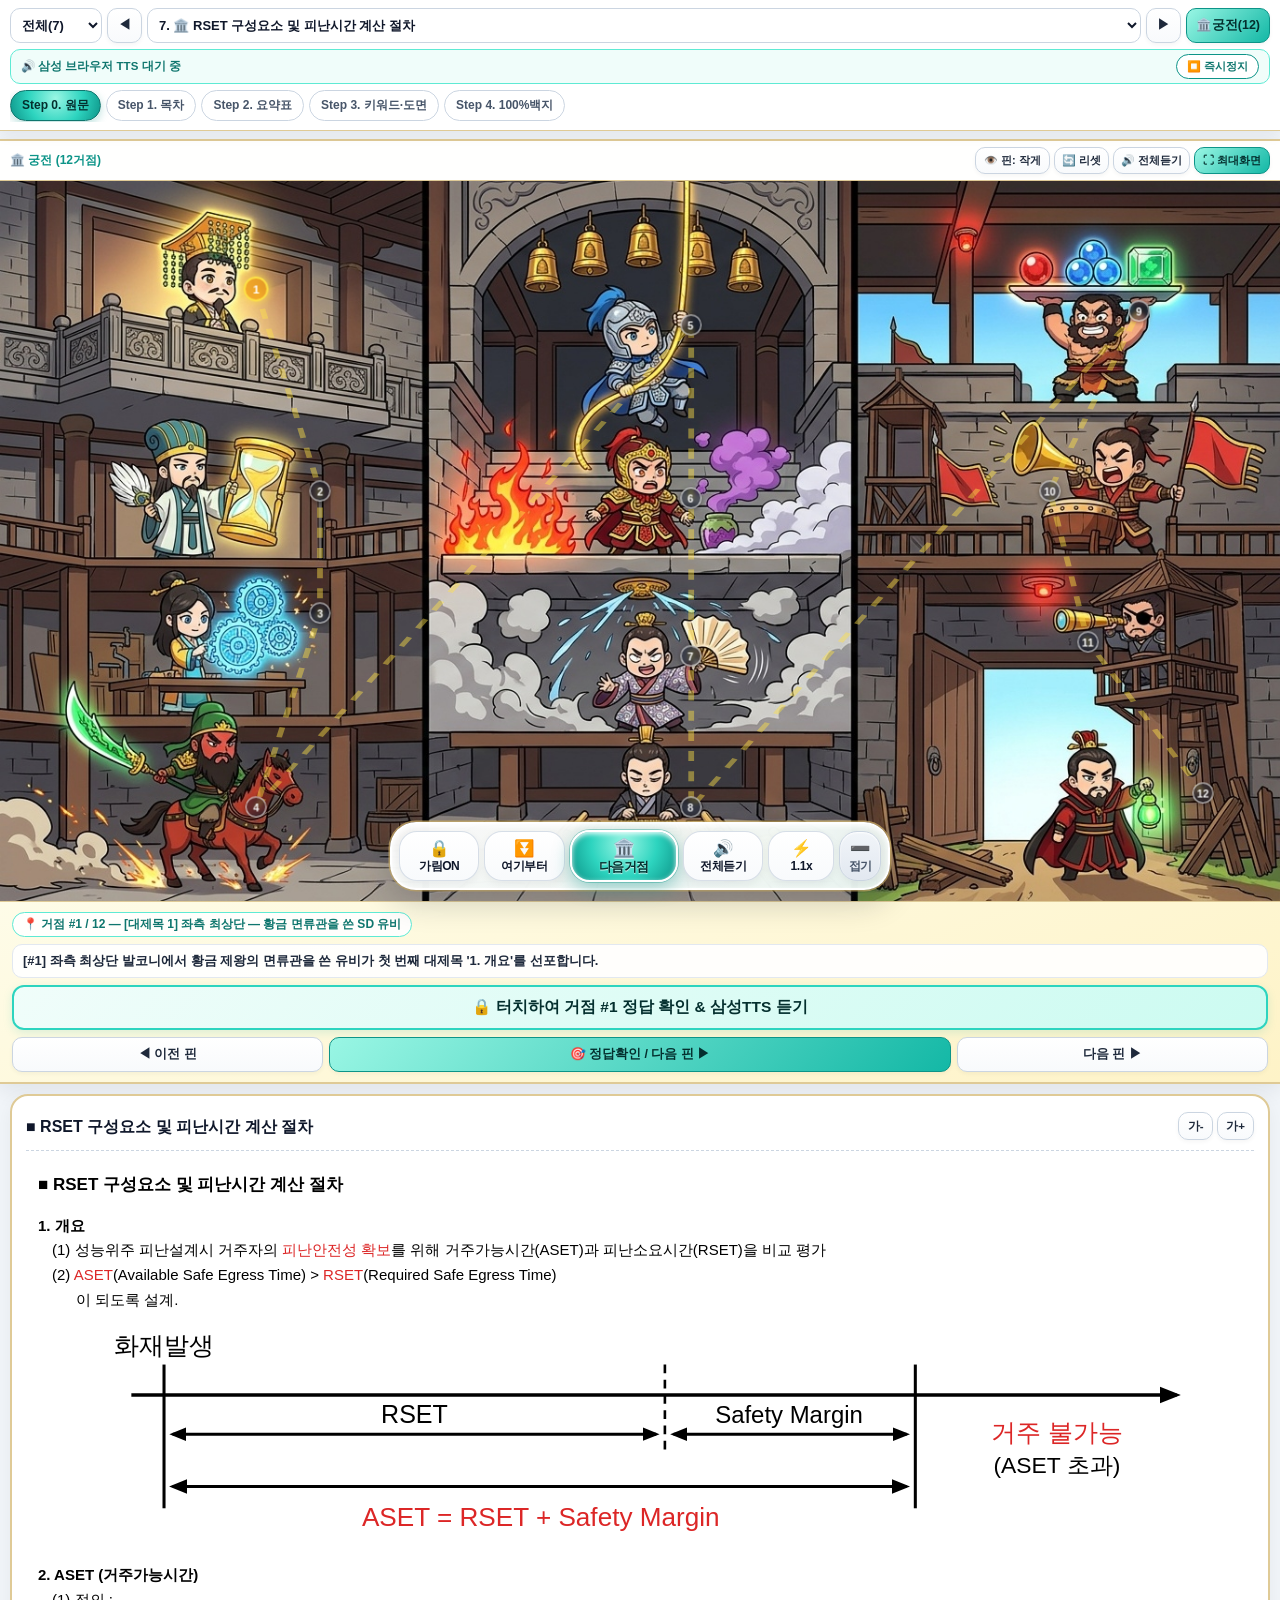
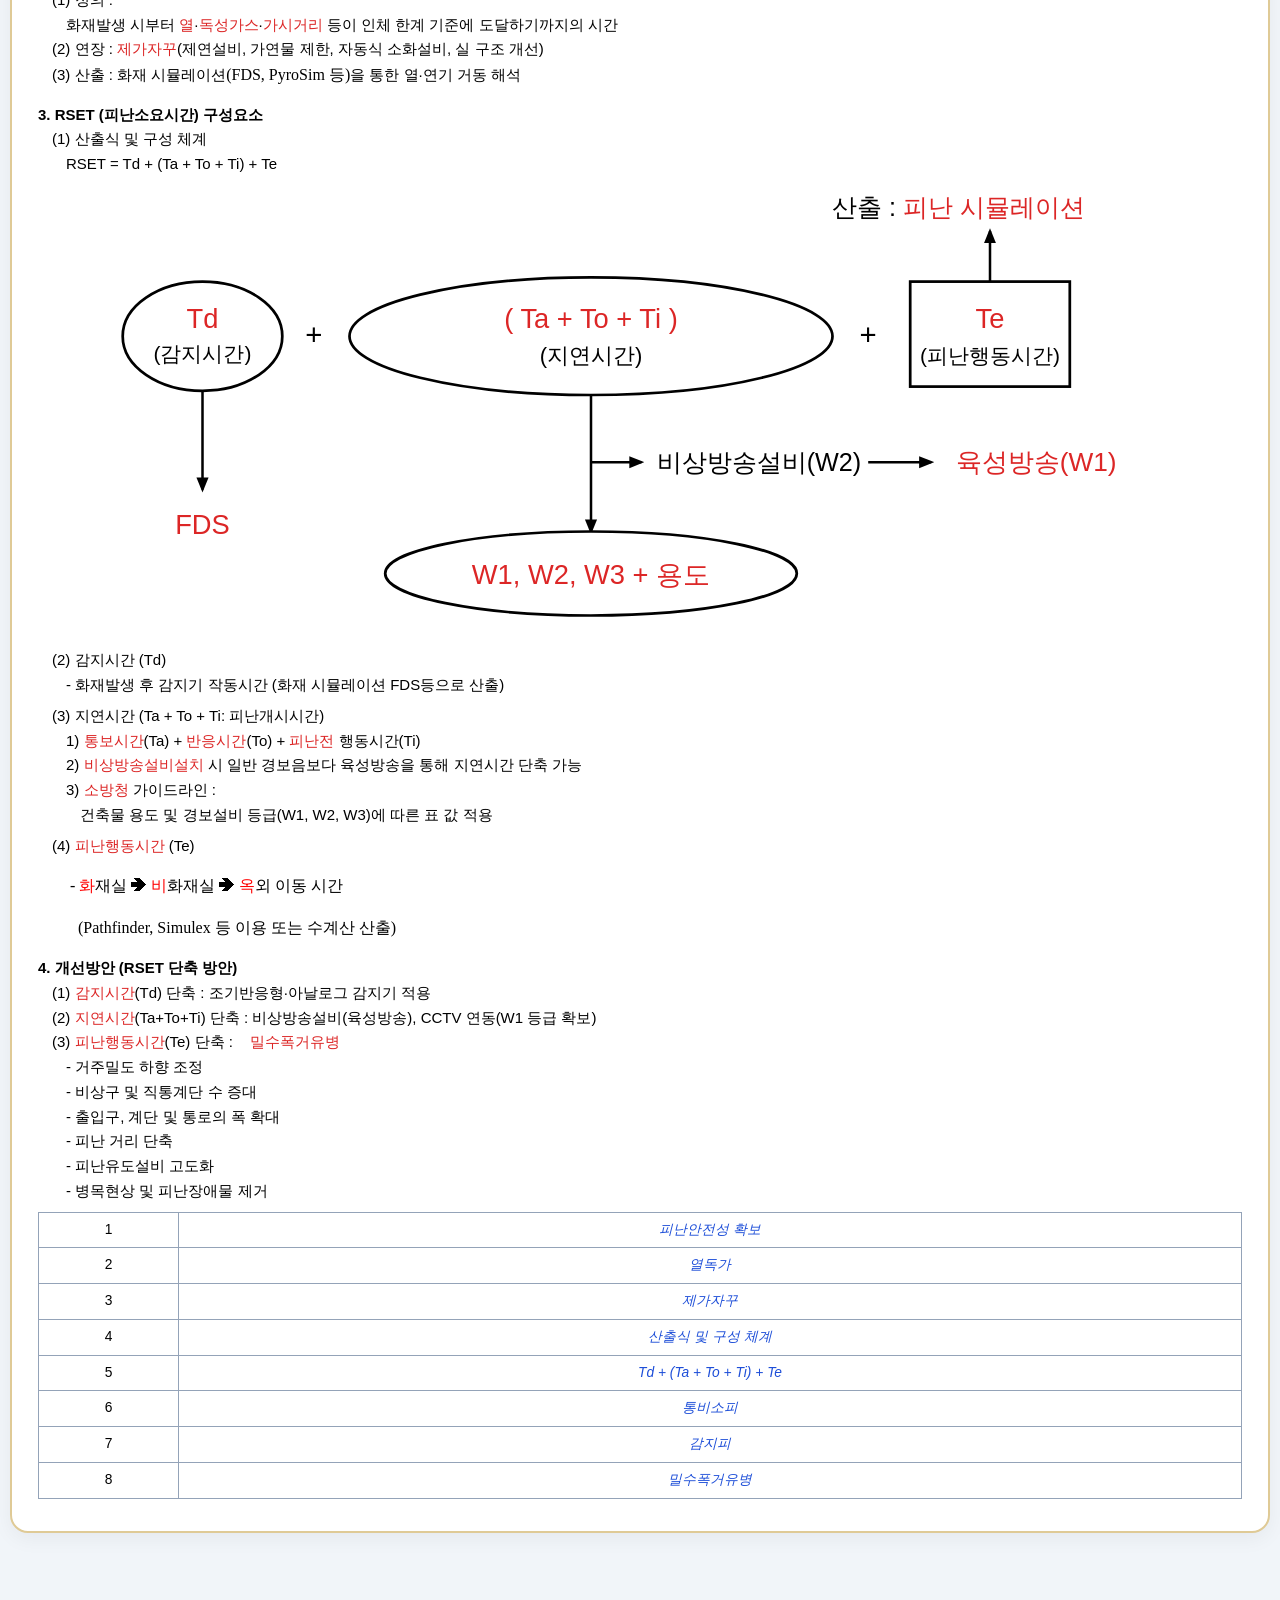
==== commit 97f9b939: "s" ====
--- a/index.html
+++ b/index.html
@@ -551,7 +551,6 @@
 
   /* =========================================================================
      ★ 4. 화면 확대(핀치 줌)에도 크기가 절대 변하지 않는 플로팅 유리 캡슐 독
-     - visualViewport 역보정 엔진과 연동되어 언제나 동일한 물리적 크기와 하단 중앙 위치 유지
      ========================================================================= */
   .m-bottom-dock {
     position: fixed;
@@ -614,7 +613,7 @@
     white-space: nowrap;
   }
 
-  /* 중앙 메인 액션 버튼 (아쿠아 에메랄드 보석 캡슐) */
+  /* 중앙 메인 액션 버튼 */
   .m-dock-btn.primary {
     height: 52px;
     border-radius: 20px;
@@ -642,7 +641,7 @@
     border-color: #cbd5e1;
   }
 
-  /* 활성화(ON) 상태 버튼 (골드 앰버) */
+  /* 활성화(ON) 상태 버튼 */
   .m-dock-btn.active {
     background: linear-gradient(135deg, #fef08a 0%, #facc15 100%);
     color: #713f12;
@@ -650,7 +649,7 @@
     box-shadow: 0 4px 12px rgba(234, 179, 8, 0.38), inset 0 1px 2px #ffffff;
   }
 
-  /* 전체듣기 재생 중일 때 (선명한 코랄 레드 정지 버튼) */
+  /* 전체듣기 재생 중일 때 */
   .m-dock-btn.speaking-stop {
     background: linear-gradient(135deg, #fecdd3 0%, #fb7185 100%);
     color: #881337;
@@ -679,7 +678,7 @@
     display: inline-block;
   }
 
-  /* ★ 독을 접었을 때 우측 하단에 뜨는 미니 구슬(Orb) - 확대 시에도 크기 고정 */
+  /* ★ 독을 접었을 때 우측 하단에 뜨는 미니 구슬(Orb) */
   .m-dock-mini-orb {
     position: fixed;
     left: 0;
@@ -836,10 +835,7 @@
 
 <script>
 /* =========================================================================
-   📱 소방기술사 모바일 전용 코어 엔진 (v9)
-   - 핀치 줌(화면 확대/이동) 시에도 하단 캡슐 독 크기·위치 100% 고정 (visualViewport 역보정)
-   - 하단 독 [➖ 접기 / 🎛️ 메뉴 펼치기] 미니 구슬 모드 탑재
-   - 초기 부팅 시 무조건 Step 0(원문 전체보기)으로 시작
+   📱 소방기술사 모바일 전용 코어 엔진 (v10 - 대소문자 파일명 완벽 호환 패치)
    ========================================================================= */
 const PRONUN_DICT = {
   "KCL": "케이씨엘", "KVL": "케이브이엘", "NTC": "엔티씨", "PTC": "피티씨",
@@ -861,7 +857,7 @@
   "sinθ": "사인 세타", "cosθ": "코사인 세타", "tanθ": "탄젠트 세타",
   "R1": "알 원", "R2": "알 투", "R3": "알 쓰리", "R4": "알 포",
   "I1": "아이 원", "I2": "아이 투", "I3": "아이 쓰리", "I4": "아이 포",
-  "V_T": "브이 티", "VT": "브이 티", "V1": "브이 원", "V2": "브이 투", "V3": "브이 쓰리",
+  "V_T": "브이 티", "VT": "브이 티", "V1": "브이 원", "V2": "V 투", "V3": "브이 쓰리",
   "MPa": "메가파스칼", "kPa": "킬로파스칼", "kW": "킬로와트", "kVA": "킬로볼트암페어",
   "mA": "밀리암페어", "ppm": "피피엠", "㏀": "킬로옴", "Ω": "옴",
   "㎡": "제곱미터", "㎥": "세제곱미터", "㎠": "제곱센티미터", "℃": "도",
@@ -873,7 +869,6 @@
 let filteredTopicIndices = [];
 let currentTopicIdx = 0;
 
-// 처음 시작할 때 무조건 Step 0 (원문 전체보기)으로 시작
 let currentStep = 0;
 let clozeList = [];
 
@@ -895,7 +890,7 @@
 window._activeUtterances = [];
 
 /* =========================================================================
-   ★ 핵심 엔진: 핀치 줌(화면 확대/이동) 시에도 하단 캡슐 독 크기·위치 100% 고정
+   ★ 핀치 줌(화면 확대/이동) 시에도 하단 캡슐 독 크기·위치 100% 고정
    ========================================================================= */
 function syncFloatingDockToViewport() {
   const dock = document.getElementById('mBottomDock');
@@ -904,7 +899,6 @@
 
   const vv = window.visualViewport;
   if (!vv) {
-    // visualViewport 미지원 구형 환경 폴백
     dock.style.left = '8px';
     dock.style.right = '8px';
     dock.style.top = 'auto';
@@ -921,11 +915,9 @@
   const scale = vv.scale || 1;
   const invScale = 1 / scale;
 
-  // 두 손가락으로 1.08배 이상 확대한 상태면 상단 헤더 고정을 풀어 시야 확보
   document.body.classList.toggle('is-pinch-zoomed', scale > 1.08);
 
   if (!isDockMinimized) {
-    // 휴대폰 물리 화면 가로폭(vv.width * scale) 기준으로 항상 일정한 캡슐 너비 유지
     const baseScreenW = vv.width * scale;
     const targetDockW = Math.min(500, Math.max(290, baseScreenW - 16));
     dock.style.width = `${targetDockW}px`;
@@ -940,7 +932,6 @@
 
     dock.style.transform = `translate3d(${x}px, ${y}px, 0) scale(${invScale})`;
   } else {
-    // 미니 구슬(Orb) 상태일 때 우측 하단 고정
     const orbSize = 52;
     const visualOrbSize = orbSize * invScale;
     const margin = 14 * invScale;
@@ -1009,7 +1000,7 @@
   const manifestObj = {
     name: "소방기술사 기억의 궁전 마스터",
     short_name: "소방기술사",
-    start_url: baseUrl + "m.html",
+    start_url: baseUrl + "index.html",
     display: "standalone",
     background_color: "#f1f5f9",
     theme_color: "#0d9488",
@@ -1061,8 +1052,11 @@
     document.getElementById('mStep' + i)?.classList.toggle('active', i === 0);
   }
 
-  const savedIdx = parseInt(localStorage.getItem('m_last_topic_idx'), 10) || 0;
-  loadTopic(Math.max(0, Math.min(allTopics.length - 1, savedIdx)));
+  // ★ 처음 접속한 휴대폰에서도 1번 삼국지 그림(alarm_45)이 바로 보이도록 기본값 설정
+  const defaultIdx = allTopics.findIndex(t => t && t.id === 'alarm_45');
+  const rawSaved = localStorage.getItem('m_last_topic_idx');
+  const startIdx = rawSaved !== null ? parseInt(rawSaved, 10) : (defaultIdx >= 0 ? defaultIdx : 0);
+  loadTopic(Math.max(0, Math.min(allTopics.length - 1, isNaN(startIdx) ? 0 : startIdx)));
 
   const box = document.getElementById('mSubnoteBox');
   box.addEventListener('click', (e) => {
@@ -1144,7 +1138,7 @@
 }
 
 /* =========================================================================
-   3. 기억의 궁전 모바일 뷰어
+   3. 기억의 궁전 모바일 뷰어 (★ 대소문자 P1.jpg / p1.jpg 완벽 호환 로더 탑재)
    ========================================================================= */
 function initPalaceForTopic(topic) {
   const pData = window.MEMORY_PALACES[topic.id];
@@ -1228,21 +1222,35 @@
   }
 }
 
+/* ★ 핵심 패치: GitHub Pages(리눅스 서버)에서 대문자 P1.jpg와 소문자 p1.jpg를 모두 자동으로 찾아주는 함수 */
 function loadPalaceImageWithFallback(pData, topic) {
   const img = document.getElementById('mPalaceImg');
   const rawFile = (pData.imageFile || topic.imageFile || 'pl1.jpg').trim();
+  const lowerRaw = rawFile.toLowerCase();
   const baseName = rawFile.replace(/\.(png|jpg|jpeg|webp)$/i, '');
-
-  const candidates = [
+  const lowerBase = baseName.toLowerCase();
+  const upperBase = baseName.toUpperCase();
+
+  const rawCandidates = [
+    `samguk_library/${lowerRaw}`,
     `samguk_library/${rawFile}`,
+    `samguk_library/${lowerBase}.jpg`,
     `samguk_library/${baseName}.jpg`,
+    `samguk_library/${upperBase}.jpg`,
+    `samguk_library/${lowerBase}.png`,
     `samguk_library/${baseName}.png`,
+    `samguk_library/${upperBase}.png`,
+    lowerRaw,
     rawFile,
+    `${lowerBase}.jpg`,
     `${baseName}.jpg`,
+    `${lowerBase}.png`,
     `${baseName}.png`
   ];
-  if (pData.fallbackUrl) candidates.push(pData.fallbackUrl);
-  if (topic.fallbackUrl) candidates.push(topic.fallbackUrl);
+  if (pData.fallbackUrl) rawCandidates.push(pData.fallbackUrl);
+  if (topic.fallbackUrl) rawCandidates.push(topic.fallbackUrl);
+
+  const candidates = Array.from(new Set(rawCandidates));
 
   let tryIdx = 0;
   img.onerror = () => {
